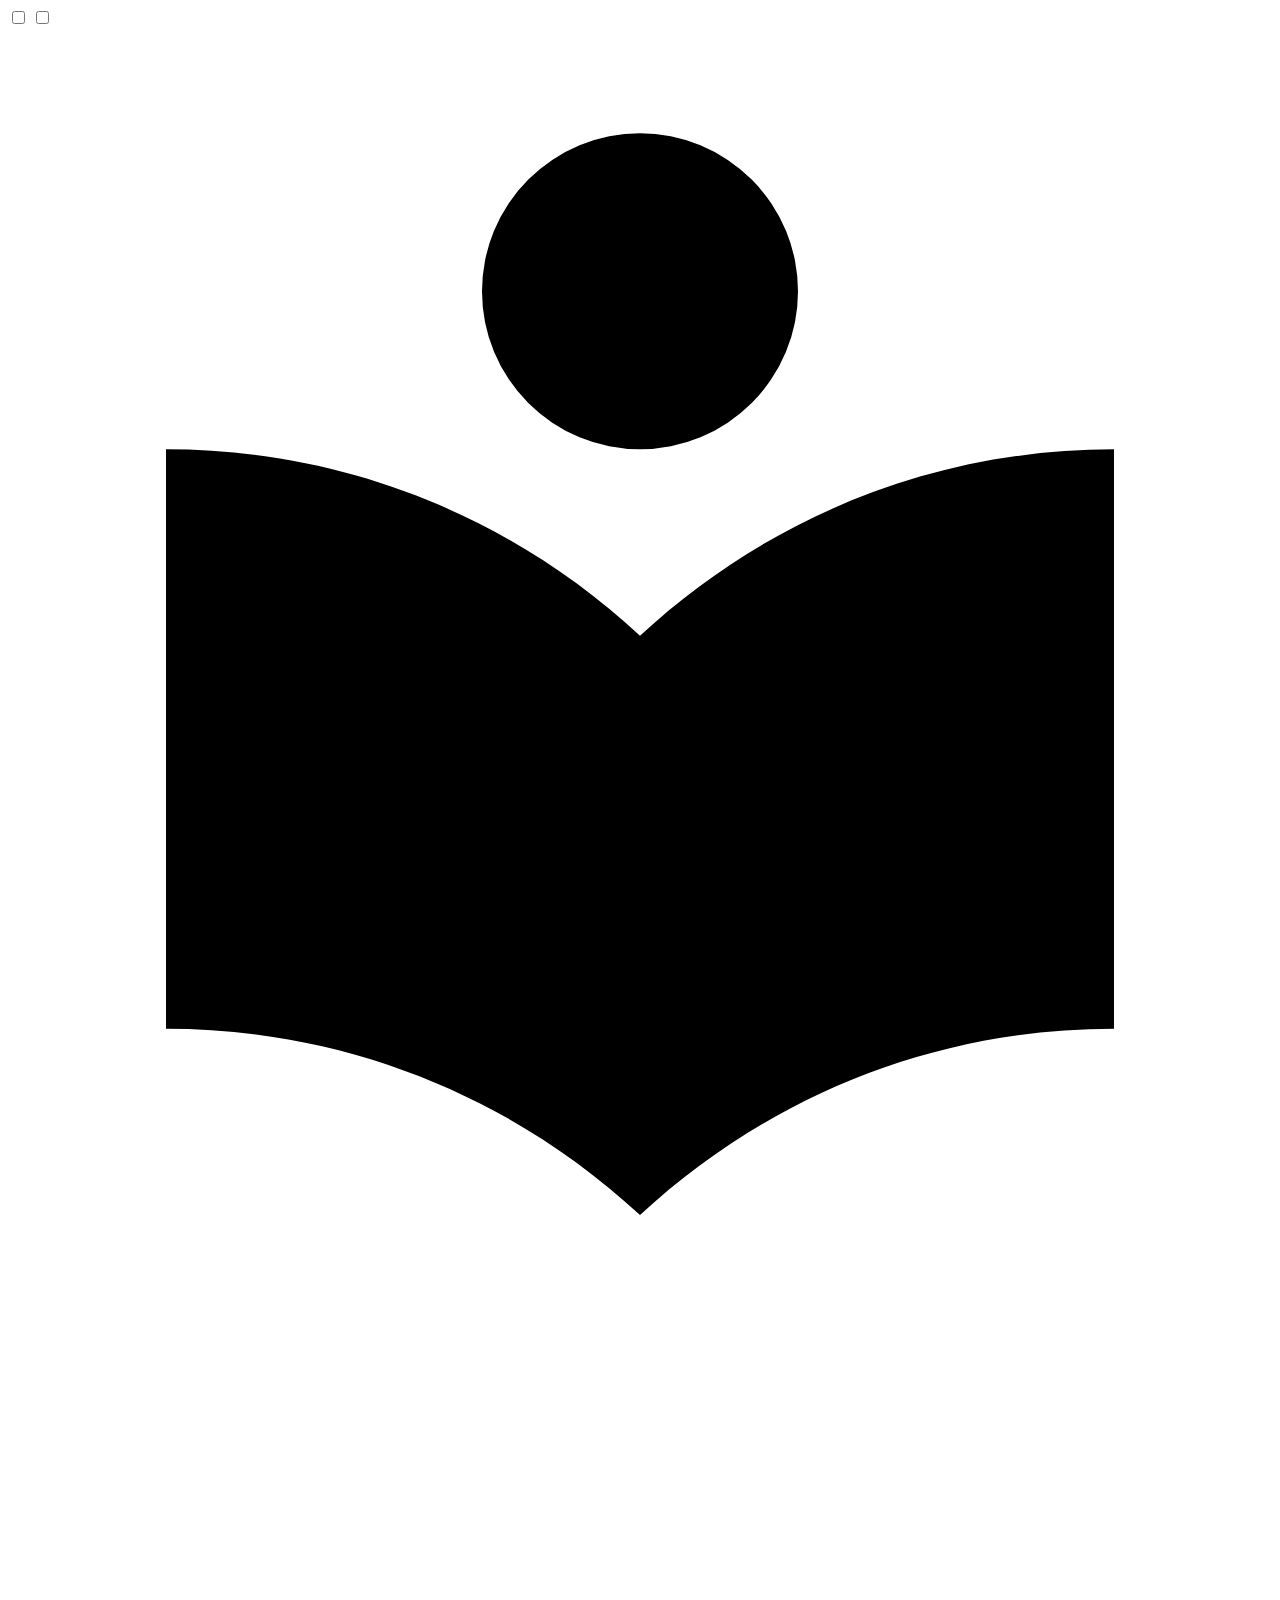
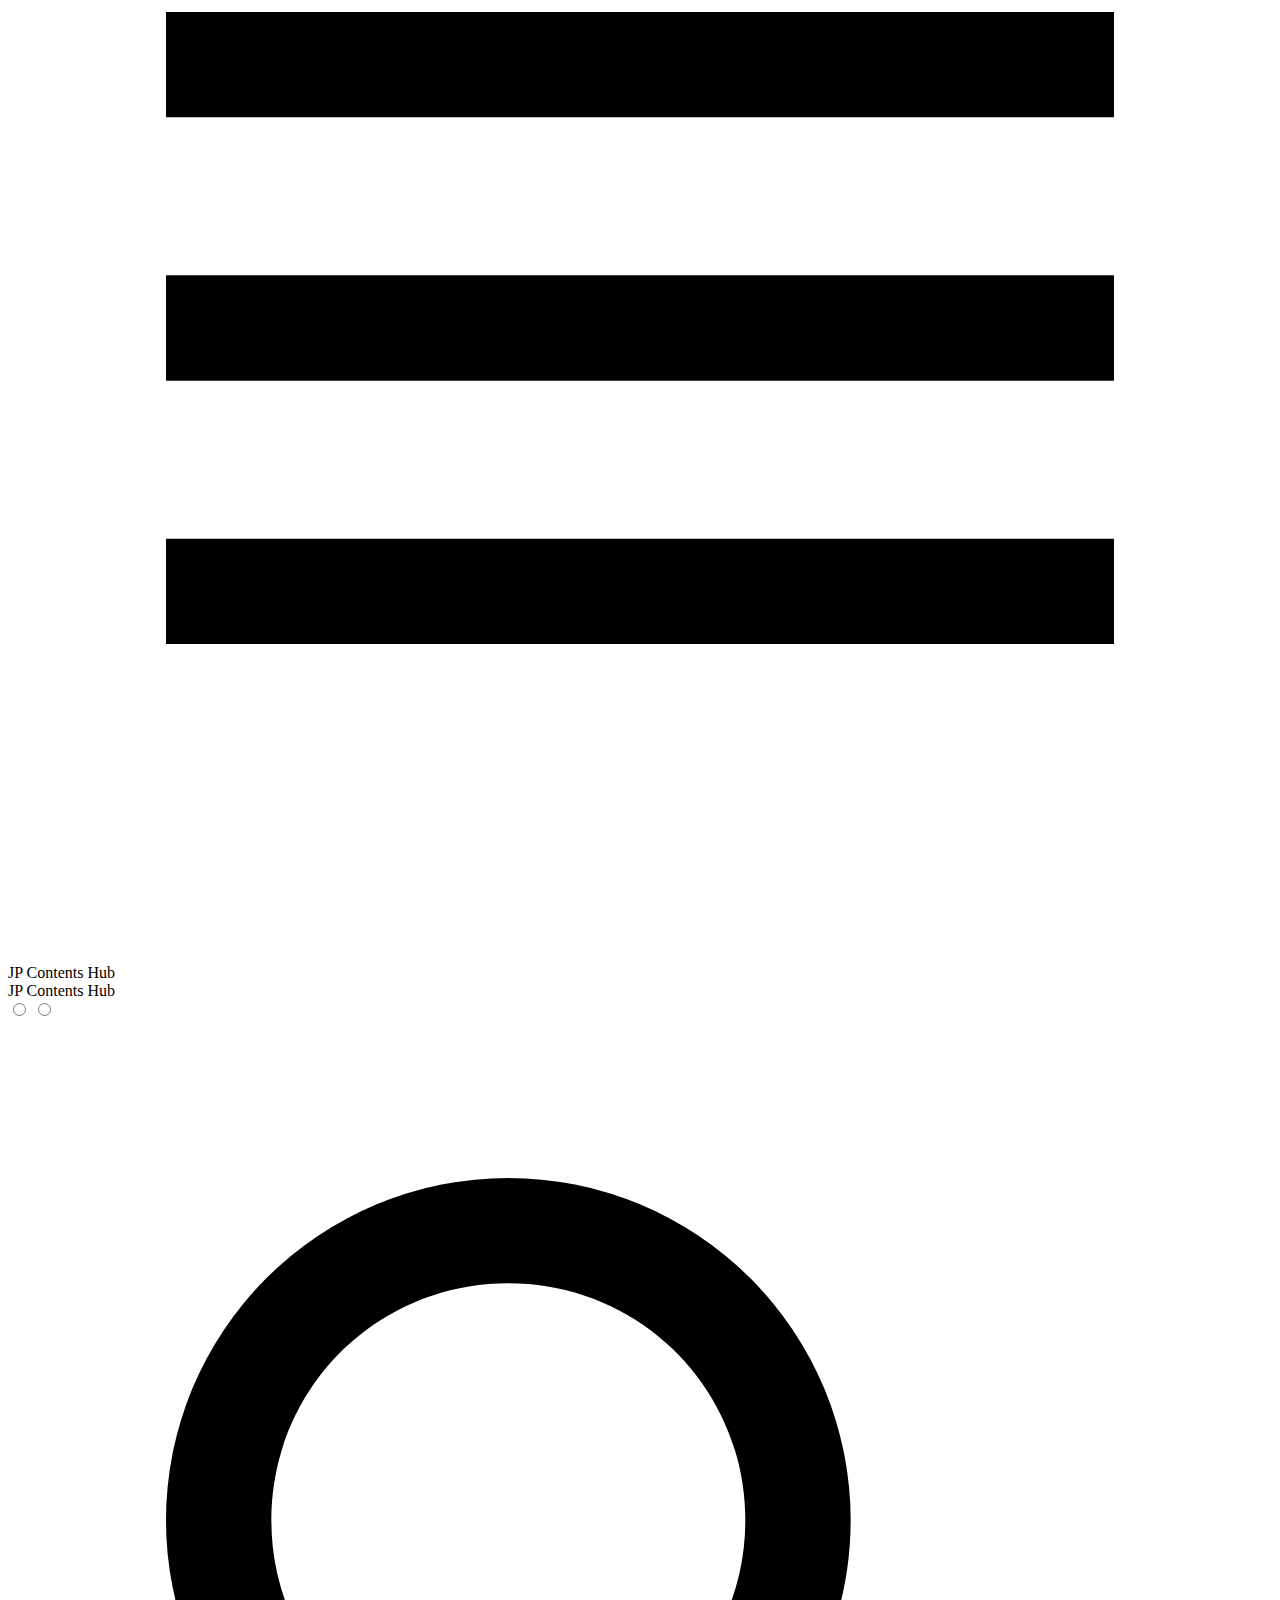
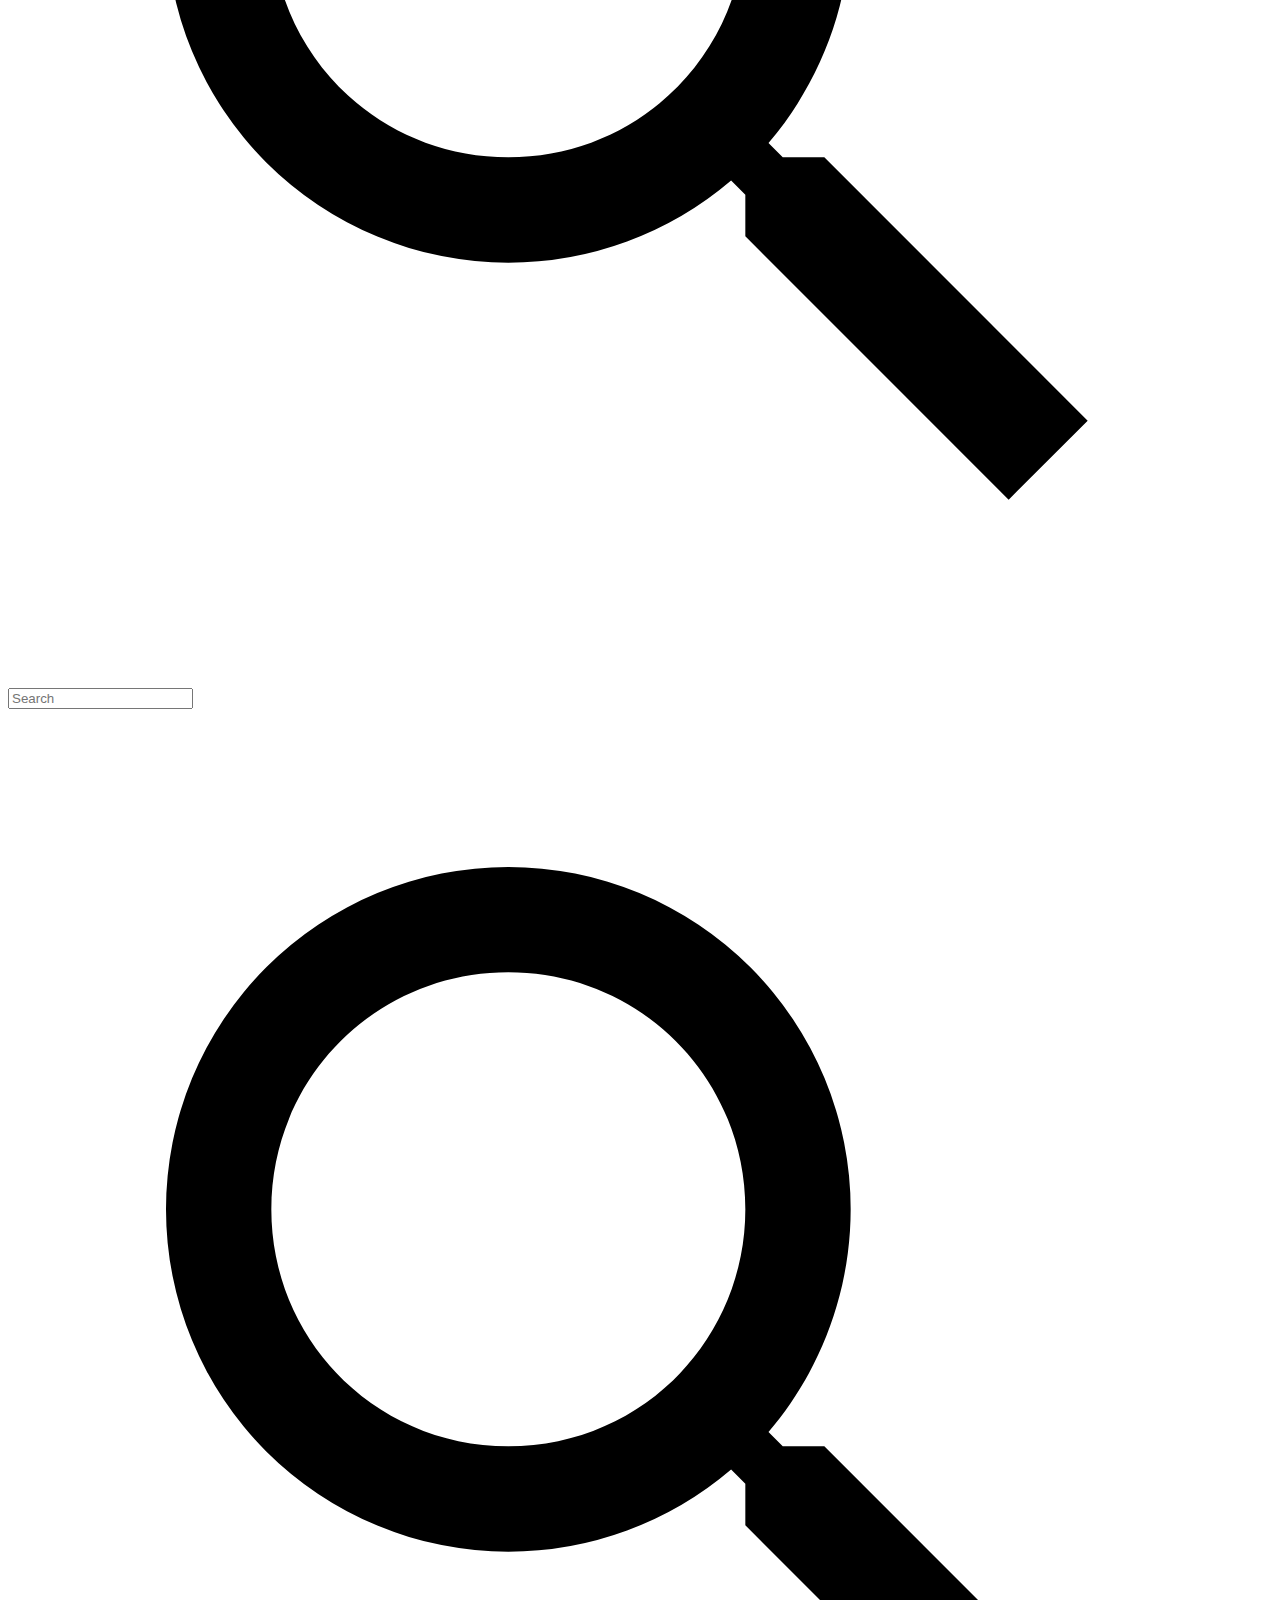
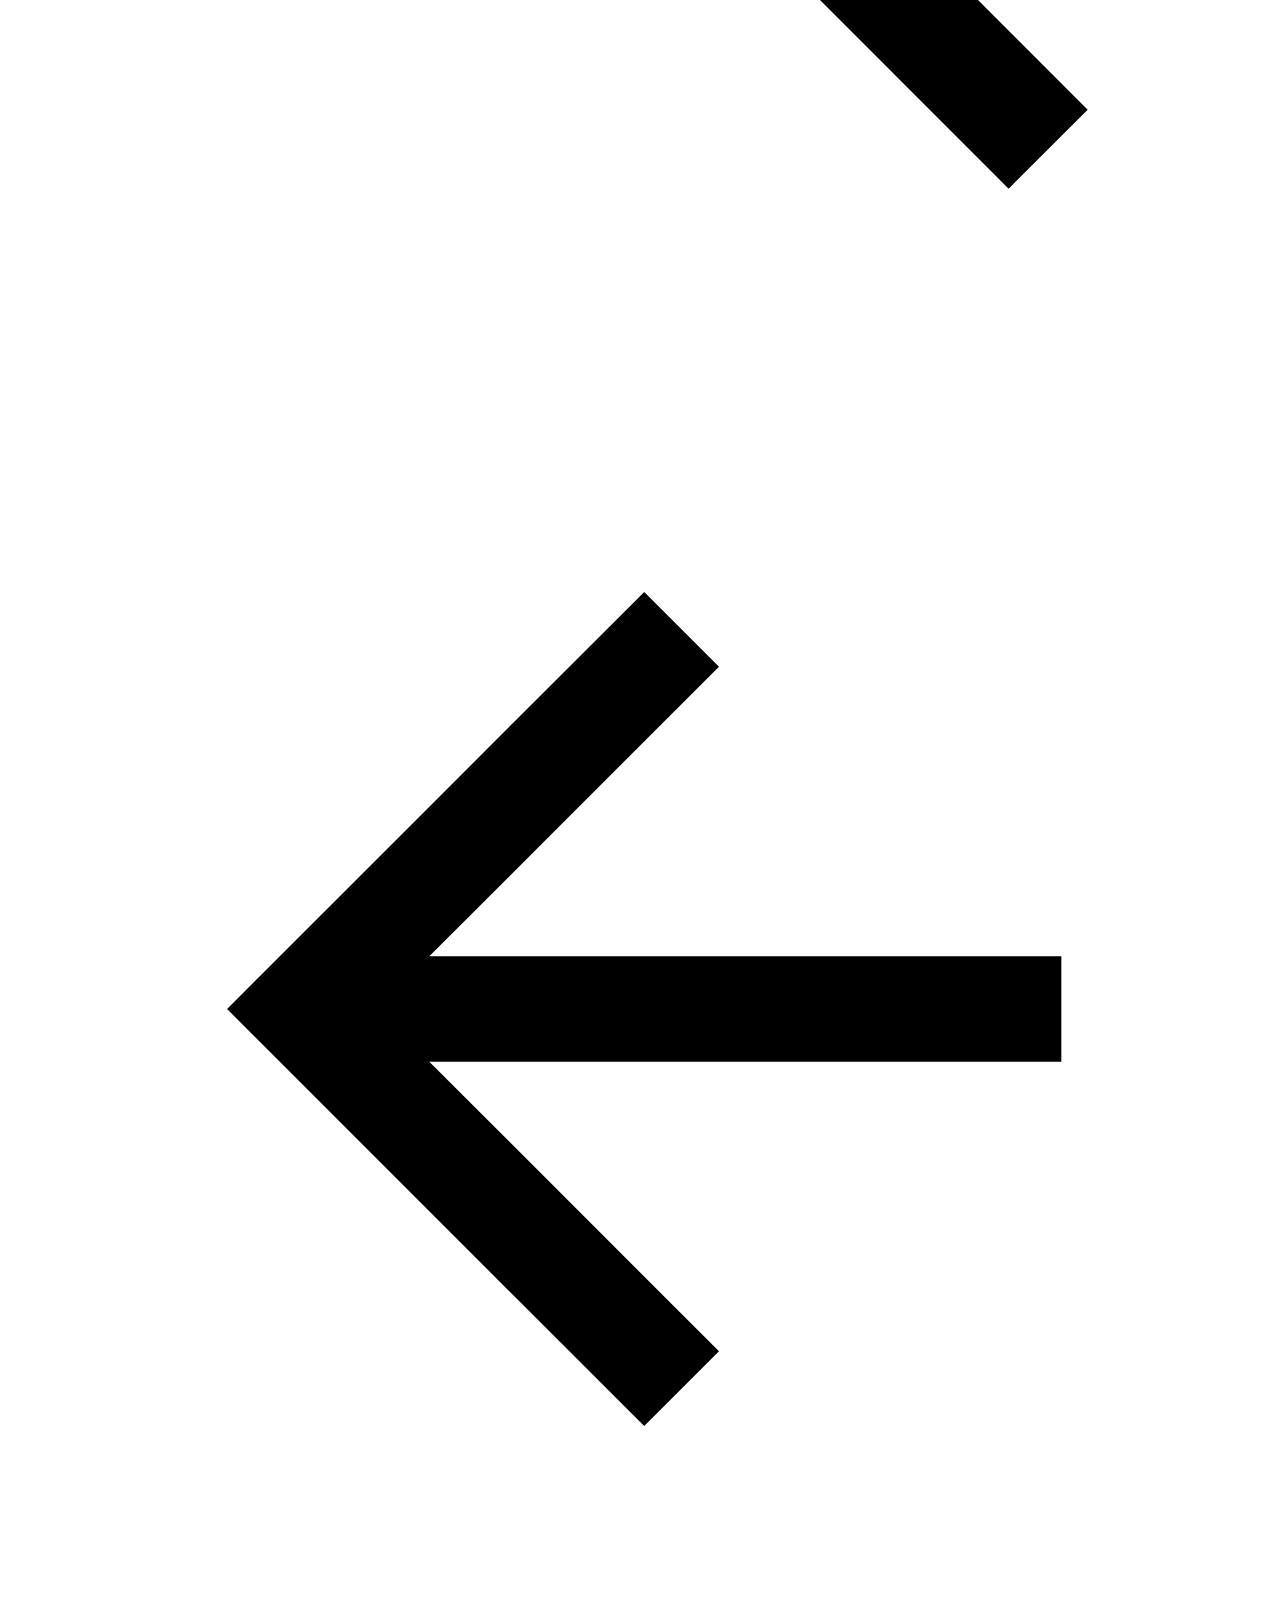
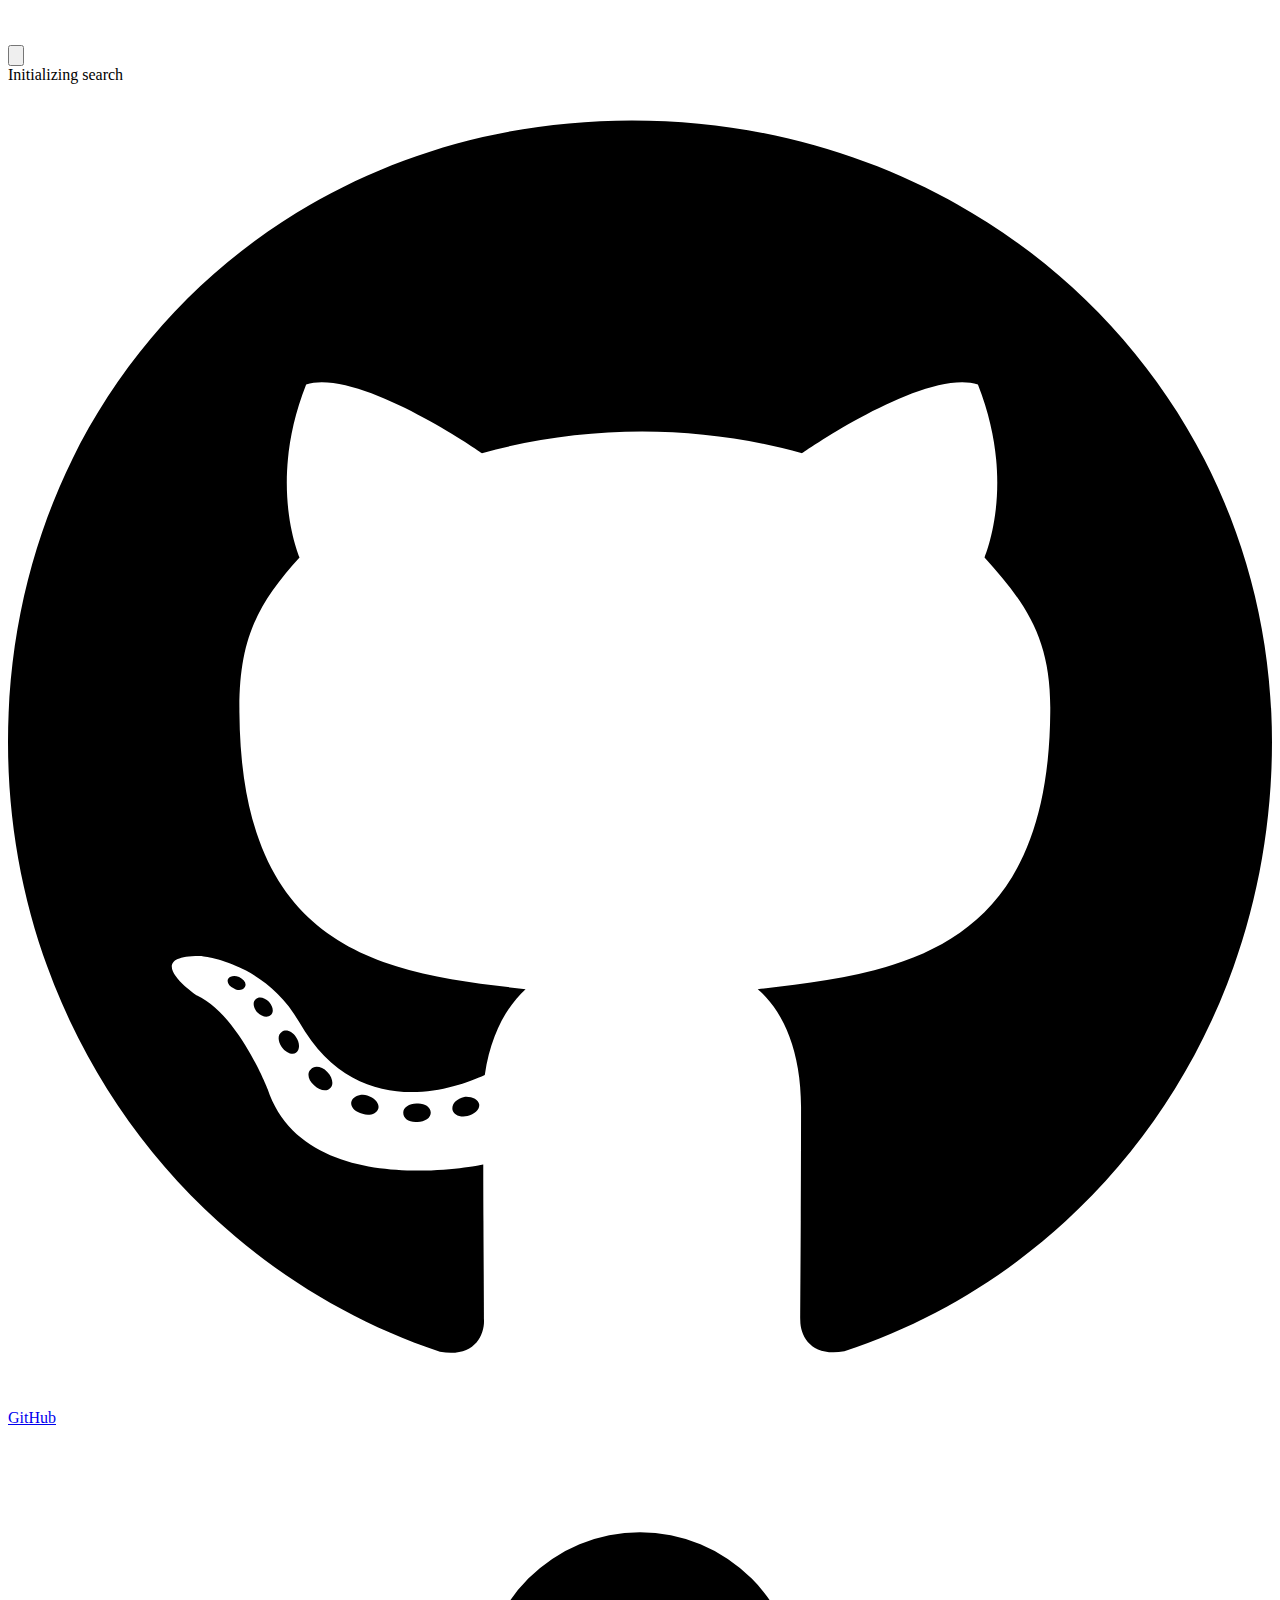
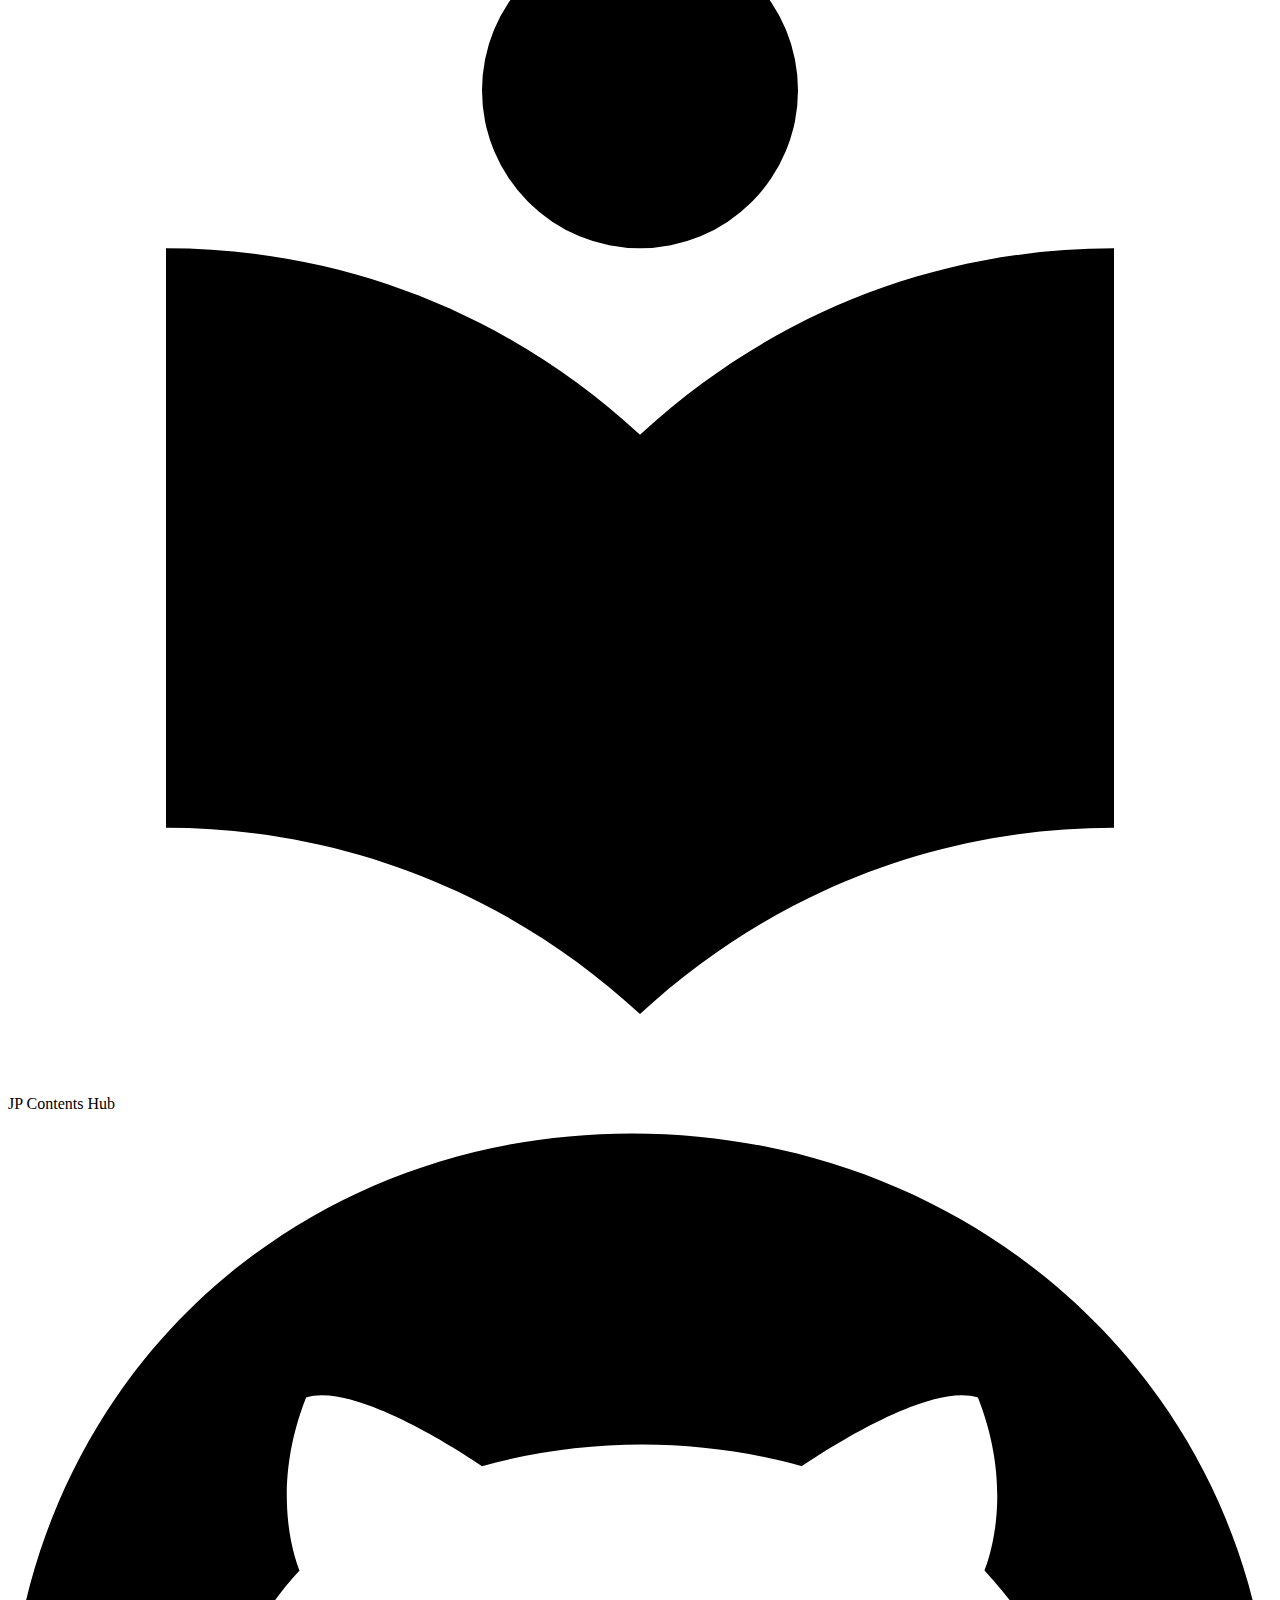
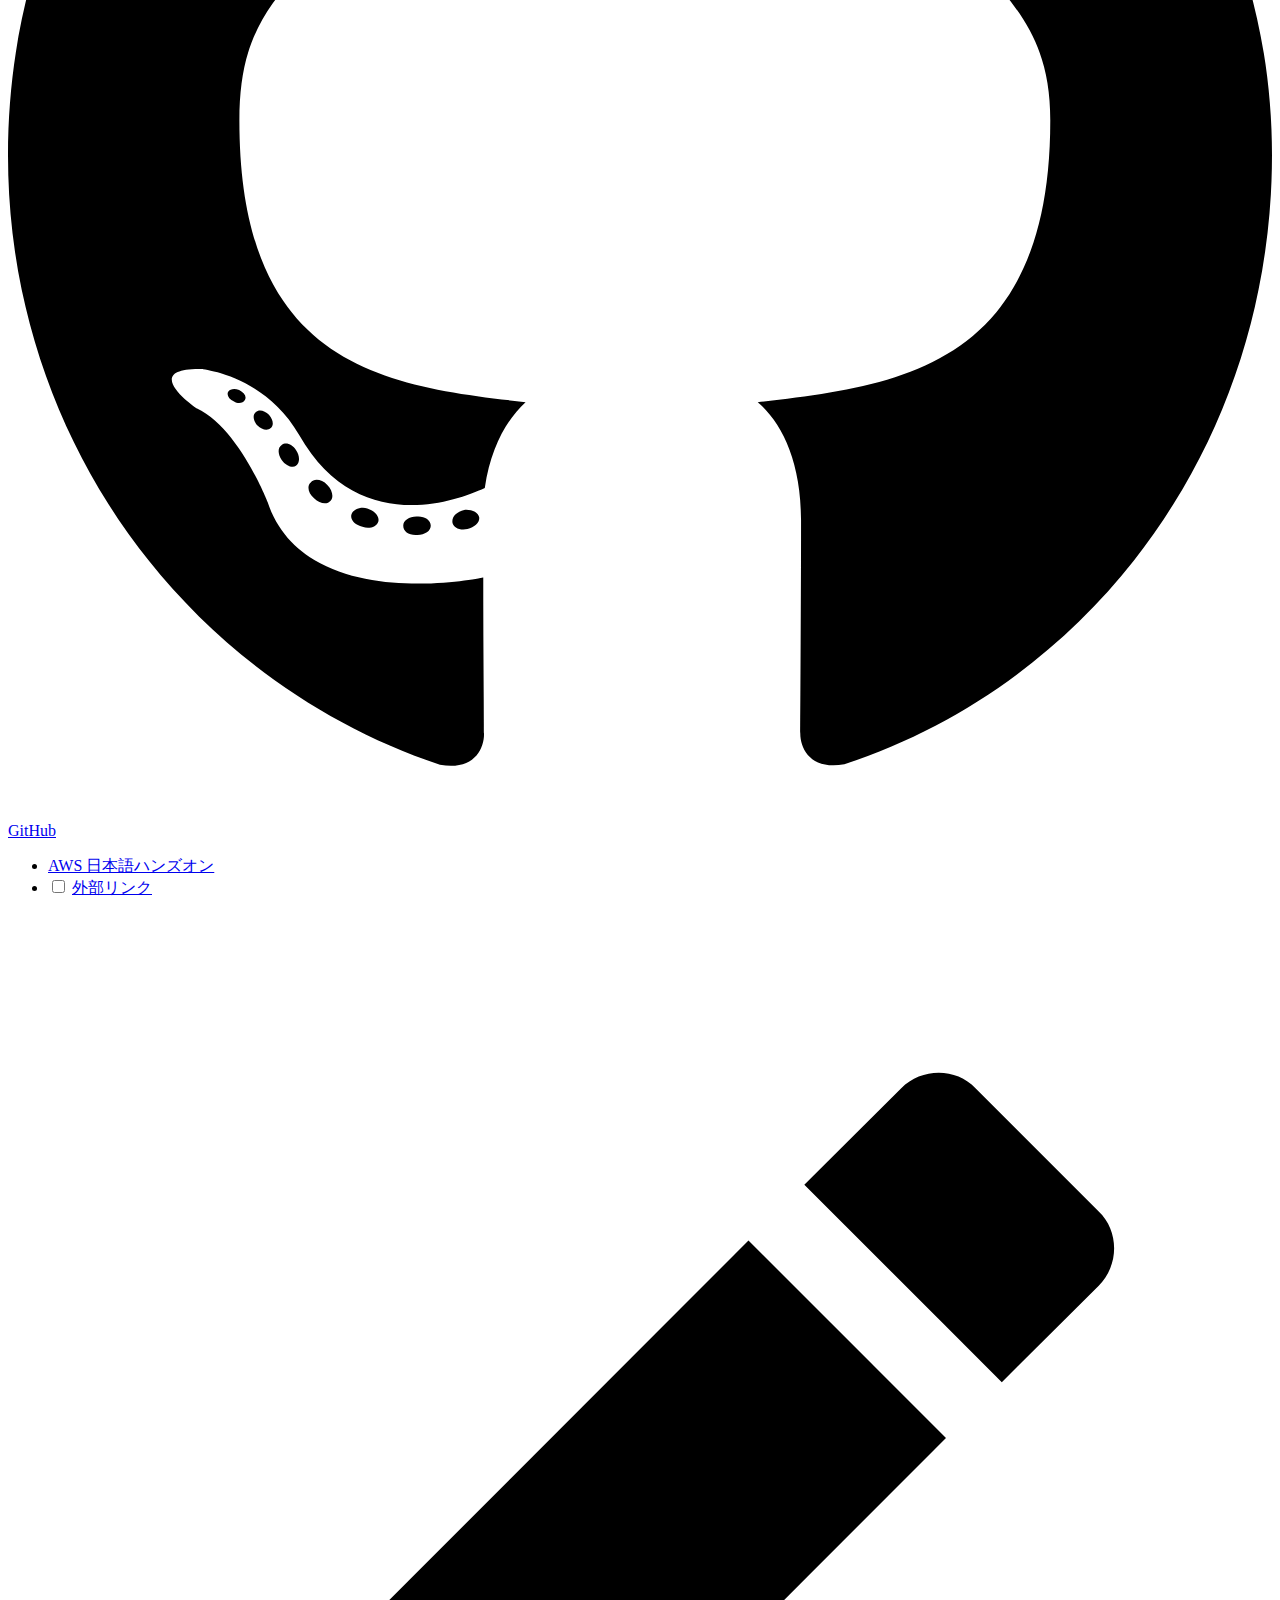
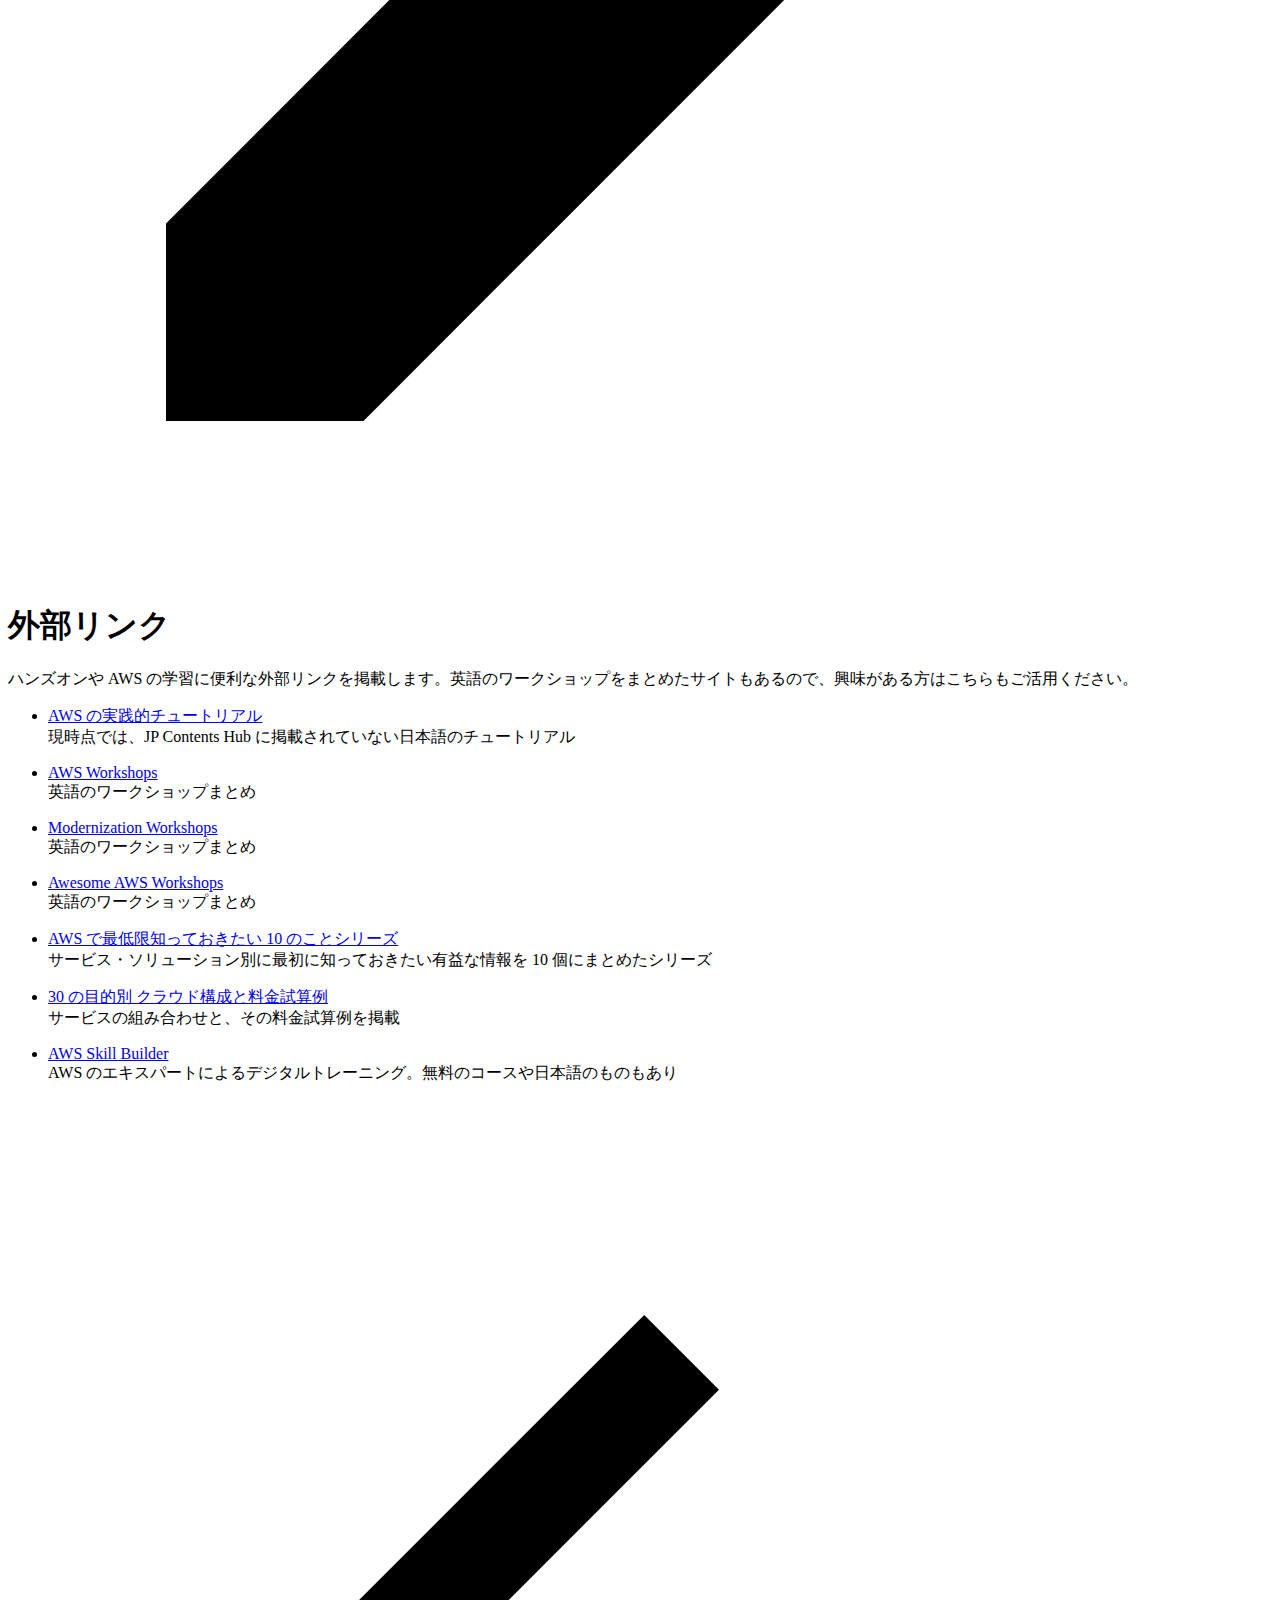
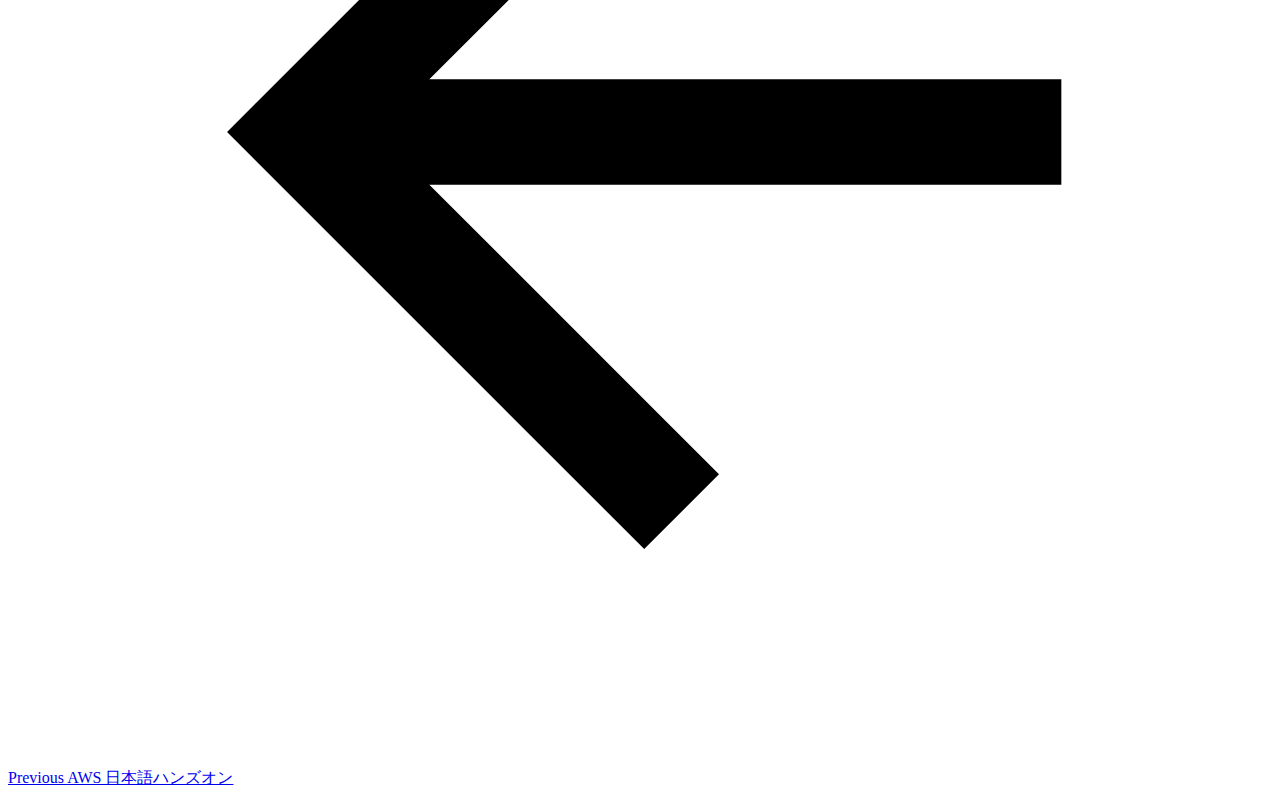
==== link/index.html @ 6c827d8a "Deployed 8047a69 with MkDocs version: 1.3.0" ====
<!doctype html>
<html lang="en" class="no-js">
  <head>
    
      <meta charset="utf-8">
      <meta name="viewport" content="width=device-width,initial-scale=1">
      
      
      
      <link rel="icon" href="../assets/images/favicon.png">
      <meta name="generator" content="mkdocs-1.3.0, mkdocs-material-8.3.3">
    
    
      
        <title>外部リンク - JP Contents Hub</title>
      
    
    
      <link rel="stylesheet" href="../assets/stylesheets/main.4a0965b7.min.css">
      
        
        <link rel="stylesheet" href="../assets/stylesheets/palette.cbb835fc.min.css">
        
      
      
    
    
    
      
        
        
        <link rel="preconnect" href="https://fonts.gstatic.com" crossorigin>
        <link rel="stylesheet" href="https://fonts.googleapis.com/css?family=Roboto:300,300i,400,400i,700,700i%7CRoboto+Mono:400,400i,700,700i&display=fallback">
        <style>:root{--md-text-font:"Roboto";--md-code-font:"Roboto Mono"}</style>
      
    
    
      <link rel="stylesheet" href="../stylesheets/extra.css">
    
    <script>__md_scope=new URL("..",location),__md_get=(e,_=localStorage,t=__md_scope)=>JSON.parse(_.getItem(t.pathname+"."+e)),__md_set=(e,_,t=localStorage,a=__md_scope)=>{try{t.setItem(a.pathname+"."+e,JSON.stringify(_))}catch(e){}}</script>
    
      
  


  
  


  <script>function gtag(){dataLayer.push(arguments)}window.dataLayer=window.dataLayer||[],gtag("js",new Date),gtag("config","G-CTN43YLDVC"),document.addEventListener("DOMContentLoaded",function(){document.forms.search&&document.forms.search.query.addEventListener("blur",function(){this.value&&gtag("event","search",{search_term:this.value})}),"undefined"!=typeof location$&&location$.subscribe(function(e){gtag("config","G-CTN43YLDVC",{page_path:e.pathname})})})</script>
  <script async src="https://www.googletagmanager.com/gtag/js?id=G-CTN43YLDVC"></script>


    
    
  </head>
  
  
    
    
      
    
    
    
    
    <body dir="ltr" data-md-color-scheme="default" data-md-color-primary="indigo" data-md-color-accent="indigo">
  
    
    
      <script>var palette=__md_get("__palette");if(palette&&"object"==typeof palette.color)for(var key of Object.keys(palette.color))document.body.setAttribute("data-md-color-"+key,palette.color[key])</script>
    
    <input class="md-toggle" data-md-toggle="drawer" type="checkbox" id="__drawer" autocomplete="off">
    <input class="md-toggle" data-md-toggle="search" type="checkbox" id="__search" autocomplete="off">
    <label class="md-overlay" for="__drawer"></label>
    <div data-md-component="skip">
      
    </div>
    <div data-md-component="announce">
      
    </div>
    
    
      <!--
  Copyright (c) 2016-2022 Martin Donath <martin.donath@squidfunk.com>

  Permission is hereby granted, free of charge, to any person obtaining a copy
  of this software and associated documentation files (the "Software"), to
  deal in the Software without restriction, including without limitation the
  rights to use, copy, modify, merge, publish, distribute, sublicense, and/or
  sell copies of the Software, and to permit persons to whom the Software is
  furnished to do so, subject to the following conditions:

  The above copyright notice and this permission notice shall be included in
  all copies or substantial portions of the Software.

  THE SOFTWARE IS PROVIDED "AS IS", WITHOUT WARRANTY OF ANY KIND, EXPRESS OR
  IMPLIED, INCLUDING BUT NOT LIMITED TO THE WARRANTIES OF MERCHANTABILITY,
  FITNESS FOR A PARTICULAR PURPOSE AND NON-INFRINGEMENT. IN NO EVENT SHALL THE
  AUTHORS OR COPYRIGHT HOLDERS BE LIABLE FOR ANY CLAIM, DAMAGES OR OTHER
  LIABILITY, WHETHER IN AN ACTION OF CONTRACT, TORT OR OTHERWISE, ARISING
  FROM, OUT OF OR IN CONNECTION WITH THE SOFTWARE OR THE USE OR OTHER DEALINGS
  IN THE SOFTWARE.
-->

<!-- Determine class according to configuration -->



<!-- Header -->
<header class="md-header" data-md-component="header">
    <nav class="md-header__inner md-grid" aria-label="Header">

        <!-- Link to home -->
        <a href=".." title="JP Contents Hub"
            class="md-header__button md-logo" aria-label="JP Contents Hub" data-md-component="logo">
            
  
  <svg xmlns="http://www.w3.org/2000/svg" viewBox="0 0 24 24"><path d="M12 8a3 3 0 0 0 3-3 3 3 0 0 0-3-3 3 3 0 0 0-3 3 3 3 0 0 0 3 3m0 3.54C9.64 9.35 6.5 8 3 8v11c3.5 0 6.64 1.35 9 3.54 2.36-2.19 5.5-3.54 9-3.54V8c-3.5 0-6.64 1.35-9 3.54Z"/></svg>

        </a>

        <!-- Button to open drawer -->
        <label class="md-header__button md-icon" for="__drawer">
            <svg xmlns="http://www.w3.org/2000/svg" viewBox="0 0 24 24"><path d="M3 6h18v2H3V6m0 5h18v2H3v-2m0 5h18v2H3v-2Z"/></svg>
        </label>

        <!-- Header title -->
        <div class="md-header__title" data-md-component="header-title">
            <div class="md-header__ellipsis">
                <div class="md-header__topic">
                    <span class="md-ellipsis">
                        JP Contents Hub
                    </span>
                </div>
                <div class="md-header__topic" data-md-component="header-topic">
                    <span class="md-ellipsis">
                        JP Contents Hub
                    </span>
                </div>
            </div>
        </div>

        <!-- Color palette -->
        
        <form class="md-header__option" data-md-component="palette">
            
            
            
            <input class="md-option" data-md-color-media="" data-md-color-scheme="default"
                data-md-color-primary="indigo" data-md-color-accent="indigo" 
                aria-label="Switch to dark mode"  type="radio"
                name="__palette" id="__palette_1" />
            
            <label class="md-header__button md-icon" title="Switch to dark mode"
                for="__palette_2" hidden>
                <svg xmlns="http://www.w3.org/2000/svg" viewBox="0 0 24 24"><path d="M17 7H7a5 5 0 0 0-5 5 5 5 0 0 0 5 5h10a5 5 0 0 0 5-5 5 5 0 0 0-5-5m0 8a3 3 0 0 1-3-3 3 3 0 0 1 3-3 3 3 0 0 1 3 3 3 3 0 0 1-3 3Z"/></svg>
            </label>
            
            
            
            
            <input class="md-option" data-md-color-media="" data-md-color-scheme="slate"
                data-md-color-primary="indigo" data-md-color-accent="indigo" 
                aria-label="Switch to light mode"  type="radio"
                name="__palette" id="__palette_2" />
            
            <label class="md-header__button md-icon" title="Switch to light mode"
                for="__palette_1" hidden>
                <svg xmlns="http://www.w3.org/2000/svg" viewBox="0 0 24 24"><path d="M17 6H7c-3.31 0-6 2.69-6 6s2.69 6 6 6h10c3.31 0 6-2.69 6-6s-2.69-6-6-6zm0 10H7c-2.21 0-4-1.79-4-4s1.79-4 4-4h10c2.21 0 4 1.79 4 4s-1.79 4-4 4zM7 9c-1.66 0-3 1.34-3 3s1.34 3 3 3 3-1.34 3-3-1.34-3-3-3z"/></svg>
            </label>
            
            
        </form>
        

        <!-- Site language selector -->
        

        <!-- Button to open search modal -->
        
        <label class="md-header__button md-icon" for="__search">
            <svg xmlns="http://www.w3.org/2000/svg" viewBox="0 0 24 24"><path d="M9.5 3A6.5 6.5 0 0 1 16 9.5c0 1.61-.59 3.09-1.56 4.23l.27.27h.79l5 5-1.5 1.5-5-5v-.79l-.27-.27A6.516 6.516 0 0 1 9.5 16 6.5 6.5 0 0 1 3 9.5 6.5 6.5 0 0 1 9.5 3m0 2C7 5 5 7 5 9.5S7 14 9.5 14 14 12 14 9.5 12 5 9.5 5Z"/></svg>
        </label>

        <!-- Search interface -->
        <div class="md-search" data-md-component="search" role="dialog">
  <label class="md-search__overlay" for="__search"></label>
  <div class="md-search__inner" role="search">
    <form class="md-search__form" name="search">
      <input type="text" class="md-search__input" name="query" aria-label="Search" placeholder="Search" autocapitalize="off" autocorrect="off" autocomplete="off" spellcheck="false" data-md-component="search-query" required>
      <label class="md-search__icon md-icon" for="__search">
        <svg xmlns="http://www.w3.org/2000/svg" viewBox="0 0 24 24"><path d="M9.5 3A6.5 6.5 0 0 1 16 9.5c0 1.61-.59 3.09-1.56 4.23l.27.27h.79l5 5-1.5 1.5-5-5v-.79l-.27-.27A6.516 6.516 0 0 1 9.5 16 6.5 6.5 0 0 1 3 9.5 6.5 6.5 0 0 1 9.5 3m0 2C7 5 5 7 5 9.5S7 14 9.5 14 14 12 14 9.5 12 5 9.5 5Z"/></svg>
        <svg xmlns="http://www.w3.org/2000/svg" viewBox="0 0 24 24"><path d="M20 11v2H8l5.5 5.5-1.42 1.42L4.16 12l7.92-7.92L13.5 5.5 8 11h12Z"/></svg>
      </label>
      <nav class="md-search__options" aria-label="Search">
        
        <button type="reset" class="md-search__icon md-icon" aria-label="Clear" tabindex="-1">
          <svg xmlns="http://www.w3.org/2000/svg" viewBox="0 0 24 24"><path d="M19 6.41 17.59 5 12 10.59 6.41 5 5 6.41 10.59 12 5 17.59 6.41 19 12 13.41 17.59 19 19 17.59 13.41 12 19 6.41Z"/></svg>
        </button>
      </nav>
      
        <div class="md-search__suggest" data-md-component="search-suggest"></div>
      
    </form>
    <div class="md-search__output">
      <div class="md-search__scrollwrap" data-md-scrollfix>
        <div class="md-search-result" data-md-component="search-result">
          <div class="md-search-result__meta">
            Initializing search
          </div>
          <ol class="md-search-result__list"></ol>
        </div>
      </div>
    </div>
  </div>
</div>
        

        <!-- Repository information -->
        
        <div class="md-header__source">
            <a href="https://github.com/aws-samples/jp-contents-hub" title="Go to repository" class="md-source" data-md-component="source">
  <div class="md-source__icon md-icon">
    
    <svg xmlns="http://www.w3.org/2000/svg" viewBox="0 0 496 512"><!--! Font Awesome Free 6.1.1 by @fontawesome - https://fontawesome.com License - https://fontawesome.com/license/free (Icons: CC BY 4.0, Fonts: SIL OFL 1.1, Code: MIT License) Copyright 2022 Fonticons, Inc.--><path d="M165.9 397.4c0 2-2.3 3.6-5.2 3.6-3.3.3-5.6-1.3-5.6-3.6 0-2 2.3-3.6 5.2-3.6 3-.3 5.6 1.3 5.6 3.6zm-31.1-4.5c-.7 2 1.3 4.3 4.3 4.9 2.6 1 5.6 0 6.2-2s-1.3-4.3-4.3-5.2c-2.6-.7-5.5.3-6.2 2.3zm44.2-1.7c-2.9.7-4.9 2.6-4.6 4.9.3 2 2.9 3.3 5.9 2.6 2.9-.7 4.9-2.6 4.6-4.6-.3-1.9-3-3.2-5.9-2.9zM244.8 8C106.1 8 0 113.3 0 252c0 110.9 69.8 205.8 169.5 239.2 12.8 2.3 17.3-5.6 17.3-12.1 0-6.2-.3-40.4-.3-61.4 0 0-70 15-84.7-29.8 0 0-11.4-29.1-27.8-36.6 0 0-22.9-15.7 1.6-15.4 0 0 24.9 2 38.6 25.8 21.9 38.6 58.6 27.5 72.9 20.9 2.3-16 8.8-27.1 16-33.7-55.9-6.2-112.3-14.3-112.3-110.5 0-27.5 7.6-41.3 23.6-58.9-2.6-6.5-11.1-33.3 2.6-67.9 20.9-6.5 69 27 69 27 20-5.6 41.5-8.5 62.8-8.5s42.8 2.9 62.8 8.5c0 0 48.1-33.6 69-27 13.7 34.7 5.2 61.4 2.6 67.9 16 17.7 25.8 31.5 25.8 58.9 0 96.5-58.9 104.2-114.8 110.5 9.2 7.9 17 22.9 17 46.4 0 33.7-.3 75.4-.3 83.6 0 6.5 4.6 14.4 17.3 12.1C428.2 457.8 496 362.9 496 252 496 113.3 383.5 8 244.8 8zM97.2 352.9c-1.3 1-1 3.3.7 5.2 1.6 1.6 3.9 2.3 5.2 1 1.3-1 1-3.3-.7-5.2-1.6-1.6-3.9-2.3-5.2-1zm-10.8-8.1c-.7 1.3.3 2.9 2.3 3.9 1.6 1 3.6.7 4.3-.7.7-1.3-.3-2.9-2.3-3.9-2-.6-3.6-.3-4.3.7zm32.4 35.6c-1.6 1.3-1 4.3 1.3 6.2 2.3 2.3 5.2 2.6 6.5 1 1.3-1.3.7-4.3-1.3-6.2-2.2-2.3-5.2-2.6-6.5-1zm-11.4-14.7c-1.6 1-1.6 3.6 0 5.9 1.6 2.3 4.3 3.3 5.6 2.3 1.6-1.3 1.6-3.9 0-6.2-1.4-2.3-4-3.3-5.6-2z"/></svg>
  </div>
  <div class="md-source__repository">
    GitHub
  </div>
</a>
        </div>
        
    </nav>

    <!-- Navigation tabs (sticky) -->
    
</header>
    
    <div class="md-container" data-md-component="container">
      
      
        
          
        
      
      <main class="md-main" data-md-component="main">
        <div class="md-main__inner md-grid">
          
            
              
              <div class="md-sidebar md-sidebar--primary" data-md-component="sidebar" data-md-type="navigation" >
                <div class="md-sidebar__scrollwrap">
                  <div class="md-sidebar__inner">
                    


  

<nav class="md-nav md-nav--primary md-nav--integrated" aria-label="Navigation" data-md-level="0">
  <label class="md-nav__title" for="__drawer">
    <a href=".." title="JP Contents Hub" class="md-nav__button md-logo" aria-label="JP Contents Hub" data-md-component="logo">
      
  
  <svg xmlns="http://www.w3.org/2000/svg" viewBox="0 0 24 24"><path d="M12 8a3 3 0 0 0 3-3 3 3 0 0 0-3-3 3 3 0 0 0-3 3 3 3 0 0 0 3 3m0 3.54C9.64 9.35 6.5 8 3 8v11c3.5 0 6.64 1.35 9 3.54 2.36-2.19 5.5-3.54 9-3.54V8c-3.5 0-6.64 1.35-9 3.54Z"/></svg>

    </a>
    JP Contents Hub
  </label>
  
    <div class="md-nav__source">
      <a href="https://github.com/aws-samples/jp-contents-hub" title="Go to repository" class="md-source" data-md-component="source">
  <div class="md-source__icon md-icon">
    
    <svg xmlns="http://www.w3.org/2000/svg" viewBox="0 0 496 512"><!--! Font Awesome Free 6.1.1 by @fontawesome - https://fontawesome.com License - https://fontawesome.com/license/free (Icons: CC BY 4.0, Fonts: SIL OFL 1.1, Code: MIT License) Copyright 2022 Fonticons, Inc.--><path d="M165.9 397.4c0 2-2.3 3.6-5.2 3.6-3.3.3-5.6-1.3-5.6-3.6 0-2 2.3-3.6 5.2-3.6 3-.3 5.6 1.3 5.6 3.6zm-31.1-4.5c-.7 2 1.3 4.3 4.3 4.9 2.6 1 5.6 0 6.2-2s-1.3-4.3-4.3-5.2c-2.6-.7-5.5.3-6.2 2.3zm44.2-1.7c-2.9.7-4.9 2.6-4.6 4.9.3 2 2.9 3.3 5.9 2.6 2.9-.7 4.9-2.6 4.6-4.6-.3-1.9-3-3.2-5.9-2.9zM244.8 8C106.1 8 0 113.3 0 252c0 110.9 69.8 205.8 169.5 239.2 12.8 2.3 17.3-5.6 17.3-12.1 0-6.2-.3-40.4-.3-61.4 0 0-70 15-84.7-29.8 0 0-11.4-29.1-27.8-36.6 0 0-22.9-15.7 1.6-15.4 0 0 24.9 2 38.6 25.8 21.9 38.6 58.6 27.5 72.9 20.9 2.3-16 8.8-27.1 16-33.7-55.9-6.2-112.3-14.3-112.3-110.5 0-27.5 7.6-41.3 23.6-58.9-2.6-6.5-11.1-33.3 2.6-67.9 20.9-6.5 69 27 69 27 20-5.6 41.5-8.5 62.8-8.5s42.8 2.9 62.8 8.5c0 0 48.1-33.6 69-27 13.7 34.7 5.2 61.4 2.6 67.9 16 17.7 25.8 31.5 25.8 58.9 0 96.5-58.9 104.2-114.8 110.5 9.2 7.9 17 22.9 17 46.4 0 33.7-.3 75.4-.3 83.6 0 6.5 4.6 14.4 17.3 12.1C428.2 457.8 496 362.9 496 252 496 113.3 383.5 8 244.8 8zM97.2 352.9c-1.3 1-1 3.3.7 5.2 1.6 1.6 3.9 2.3 5.2 1 1.3-1 1-3.3-.7-5.2-1.6-1.6-3.9-2.3-5.2-1zm-10.8-8.1c-.7 1.3.3 2.9 2.3 3.9 1.6 1 3.6.7 4.3-.7.7-1.3-.3-2.9-2.3-3.9-2-.6-3.6-.3-4.3.7zm32.4 35.6c-1.6 1.3-1 4.3 1.3 6.2 2.3 2.3 5.2 2.6 6.5 1 1.3-1.3.7-4.3-1.3-6.2-2.2-2.3-5.2-2.6-6.5-1zm-11.4-14.7c-1.6 1-1.6 3.6 0 5.9 1.6 2.3 4.3 3.3 5.6 2.3 1.6-1.3 1.6-3.9 0-6.2-1.4-2.3-4-3.3-5.6-2z"/></svg>
  </div>
  <div class="md-source__repository">
    GitHub
  </div>
</a>
    </div>
  
  <ul class="md-nav__list" data-md-scrollfix>
    
      
      
      

  
  
  
    <li class="md-nav__item">
      <a href=".." class="md-nav__link">
        AWS 日本語ハンズオン
      </a>
    </li>
  

    
      
      
      

  
  
    
  
  
    <li class="md-nav__item md-nav__item--active">
      
      <input class="md-nav__toggle md-toggle" data-md-toggle="toc" type="checkbox" id="__toc">
      
      
      
      <a href="./" class="md-nav__link md-nav__link--active">
        外部リンク
      </a>
      
    </li>
  

    
  </ul>
</nav>
                  </div>
                </div>
              </div>
            
            
          
          <div class="md-content" data-md-component="content">
            <article class="md-content__inner md-typeset">
              
                
  <a href="https://github.com/aws-samples/jp-contents-hub/edit/master/docs/link.md" title="Edit this page" class="md-content__button md-icon">
    <svg xmlns="http://www.w3.org/2000/svg" viewBox="0 0 24 24"><path d="M20.71 7.04c.39-.39.39-1.04 0-1.41l-2.34-2.34c-.37-.39-1.02-.39-1.41 0l-1.84 1.83 3.75 3.75M3 17.25V21h3.75L17.81 9.93l-3.75-3.75L3 17.25Z"/></svg>
  </a>



  <h1>外部リンク</h1>

<p>ハンズオンや AWS の学習に便利な外部リンクを掲載します。英語のワークショップをまとめたサイトもあるので、興味がある方はこちらもご活用ください。</p>
<ul>
<li>
<p><a href="https://aws.amazon.com/jp/getting-started/hands-on/" target="_blank">AWS の実践的チュートリアル</a><br />
現時点では、JP Contents Hub に掲載されていない日本語のチュートリアル</p>
</li>
<li>
<p><a href="https://workshops.aws/" target="_blank">AWS Workshops</a><br />
英語のワークショップまとめ</p>
</li>
<li>
<p><a href="https://awsworkshop.io/" target="_blank">Modernization Workshops</a><br />
英語のワークショップまとめ</p>
</li>
<li>
<p><a href="https://awesome-aws-workshops.com/" target="_blank">Awesome AWS Workshops</a><br />
英語のワークショップまとめ</p>
</li>
<li>
<p><a href="https://aws.amazon.com/jp/aws-jp-introduction/aws-jp-webinar-level-100/" target="_blank">AWS で最低限知っておきたい 10 のことシリーズ</a><br />
サービス・ソリューション別に最初に知っておきたい有益な情報を 10 個にまとめたシリーズ</p>
</li>
<li>
<p><a href="https://aws.amazon.com/jp/cdp/" target="_blank">30 の目的別 クラウド構成と料金試算例</a><br />
サービスの組み合わせと、その料金試算例を掲載</p>
</li>
<li>
<p><a href="https://explore.skillbuilder.aws/learn" target="_blank">AWS Skill Builder</a><br />
AWS のエキスパートによるデジタルトレーニング。無料のコースや日本語のものもあり</p>
</li>
</ul>

              
            </article>
            
          </div>
        </div>
        
          <a href="#" class="md-top md-icon" data-md-component="top" hidden>
            <svg xmlns="http://www.w3.org/2000/svg" viewBox="0 0 24 24"><path d="M13 20h-2V8l-5.5 5.5-1.42-1.42L12 4.16l7.92 7.92-1.42 1.42L13 8v12Z"/></svg>
            Back to top
          </a>
        
      </main>
      
        <footer class="md-footer">
  
    
    <nav class="md-footer__inner md-grid" aria-label="Footer" >
      
        
        <a href=".." class="md-footer__link md-footer__link--prev" aria-label="Previous: AWS 日本語ハンズオン" rel="prev">
          <div class="md-footer__button md-icon">
            <svg xmlns="http://www.w3.org/2000/svg" viewBox="0 0 24 24"><path d="M20 11v2H8l5.5 5.5-1.42 1.42L4.16 12l7.92-7.92L13.5 5.5 8 11h12Z"/></svg>
          </div>
          <div class="md-footer__title">
            <div class="md-ellipsis">
              <span class="md-footer__direction">
                Previous
              </span>
              AWS 日本語ハンズオン
            </div>
          </div>
        </a>
      
      
    </nav>
  
  <div class="md-footer-meta md-typeset">
    <div class="md-footer-meta__inner md-grid">
      <div class="md-copyright">
  
  
</div>
      
    </div>
  </div>
</footer>
      
    </div>
    <div class="md-dialog" data-md-component="dialog">
      <div class="md-dialog__inner md-typeset"></div>
    </div>
    <script id="__config" type="application/json">{"base": "..", "features": ["search.highlight", "search.suggest", "toc.integrate", "navigation.top"], "search": "../assets/javascripts/workers/search.b028fd86.min.js", "translations": {"clipboard.copied": "Copied to clipboard", "clipboard.copy": "Copy to clipboard", "search.config.lang": "en", "search.config.pipeline": "trimmer, stopWordFilter", "search.config.separator": "[\\s\\-]+", "search.placeholder": "Search", "search.result.more.one": "1 more on this page", "search.result.more.other": "# more on this page", "search.result.none": "No matching documents", "search.result.one": "1 matching document", "search.result.other": "# matching documents", "search.result.placeholder": "Type to start searching", "search.result.term.missing": "Missing", "select.version.title": "Select version"}}</script>
    
    
      <script src="../assets/javascripts/bundle.f758a944.min.js"></script>
      
        <script src="../javascripts/clickcount_webpack.js"></script>
      
    
  </body>
</html>
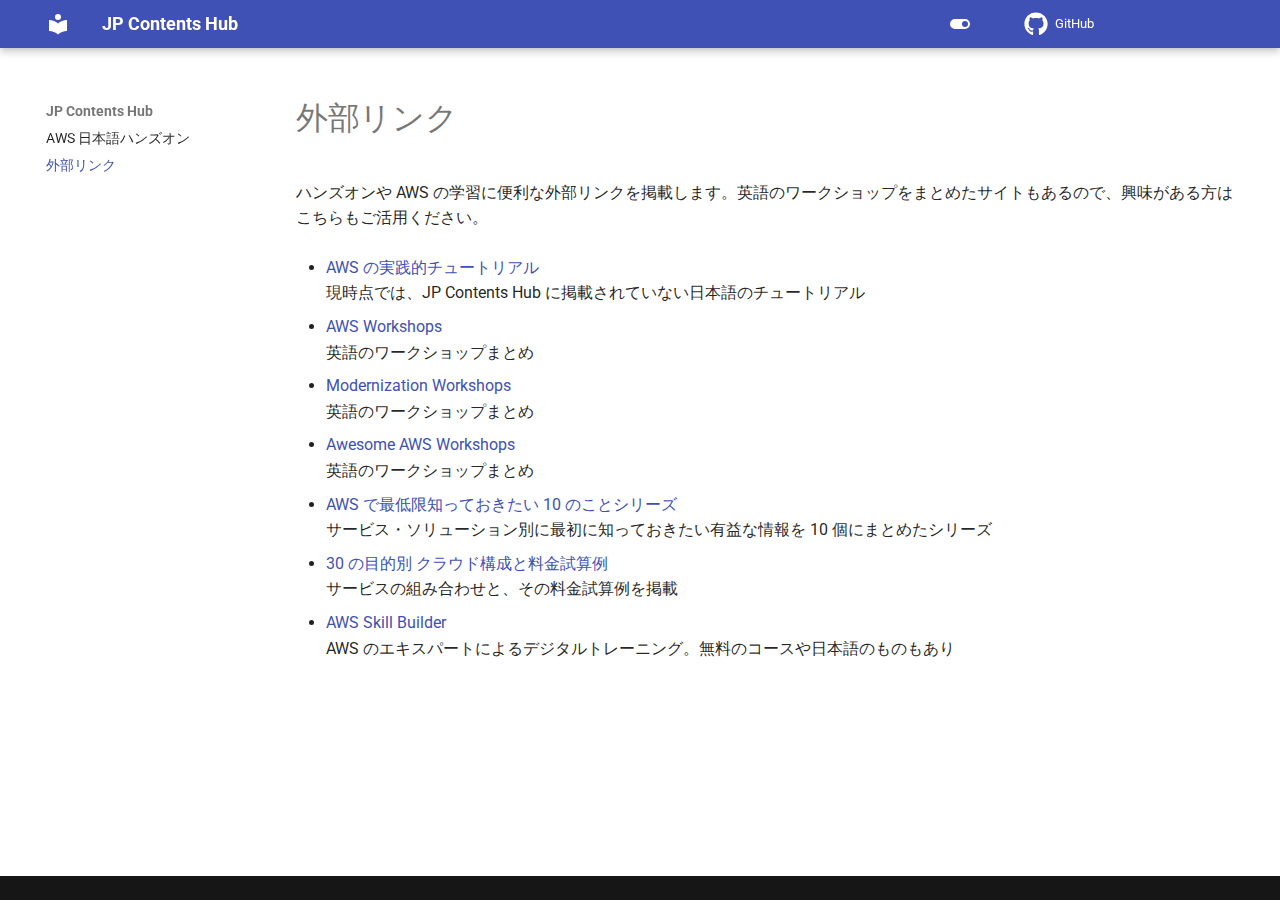
==== commit 45e744cc: "Deployed 3f891ab with MkDocs version: 1.5.3" ====
--- a/link/index.html
+++ b/link/index.html
@@ -3,28 +3,54 @@
 <html lang="en" class="no-js">
   <head>
     
+
       <meta charset="utf-8">
       <meta name="viewport" content="width=device-width,initial-scale=1">
       
+        <meta name="description" content="AWS 日本語ハンズオンを一覧としてまとめたウェブサイトです。AWS サービスや機能を、実際に触ってみて学習を進められます。">
+      
+      
+      
+      
+        <link rel="prev" href="..">
+      
       
       
       <link rel="icon" href="../assets/images/favicon.png">
-      <meta name="generator" content="mkdocs-1.3.0, mkdocs-material-8.3.3">
-    
+      <meta name="generator" content="mkdocs-1.5.3, mkdocs-material-9.5.15">
+    
+
+
+
+
+
+<meta property="og:type" content="website">
+<meta name="twitter:card" content="summary_large_image">
+<meta property="og:title" content="JP Contents Hub">
+<meta name="twitter:title" content="JP Contents Hub">
+<meta property="og:description" content="AWS 日本語ハンズオンを一覧としてまとめたウェブサイトです。AWS サービスや機能を、実際に触ってみて学習を進められます。">
+<meta name="twitter:description" content="AWS 日本語ハンズオンを一覧としてまとめたウェブサイトです。AWS サービスや機能を、実際に触ってみて学習を進められます。">
+<meta property="og:image" content="Nonehttps://aws-samples.github.io/jp-contents-hub/img/ogp.png">
+<meta name="twitter:image" content="Nonehttps://aws-samples.github.io/jp-contents-hub/img/ogp.png">
+<meta property="og:url" content="None">
+
     
       
         <title>外部リンク - JP Contents Hub</title>
       
     
     
-      <link rel="stylesheet" href="../assets/stylesheets/main.4a0965b7.min.css">
-      
-        
-        <link rel="stylesheet" href="../assets/stylesheets/palette.cbb835fc.min.css">
-        
-      
-      
-    
+      <link rel="stylesheet" href="../assets/stylesheets/main.7e359304.min.css">
+      
+        
+        <link rel="stylesheet" href="../assets/stylesheets/palette.06af60db.min.css">
+      
+      
+
+
+    
+    
+      
     
     
       
@@ -38,20 +64,21 @@
     
       <link rel="stylesheet" href="../stylesheets/extra.css">
     
-    <script>__md_scope=new URL("..",location),__md_get=(e,_=localStorage,t=__md_scope)=>JSON.parse(_.getItem(t.pathname+"."+e)),__md_set=(e,_,t=localStorage,a=__md_scope)=>{try{t.setItem(a.pathname+"."+e,JSON.stringify(_))}catch(e){}}</script>
-    
-      
-  
-
-
-  
-  
-
-
-  <script>function gtag(){dataLayer.push(arguments)}window.dataLayer=window.dataLayer||[],gtag("js",new Date),gtag("config","G-CTN43YLDVC"),document.addEventListener("DOMContentLoaded",function(){document.forms.search&&document.forms.search.query.addEventListener("blur",function(){this.value&&gtag("event","search",{search_term:this.value})}),"undefined"!=typeof location$&&location$.subscribe(function(e){gtag("config","G-CTN43YLDVC",{page_path:e.pathname})})})</script>
-  <script async src="https://www.googletagmanager.com/gtag/js?id=G-CTN43YLDVC"></script>
-
-
+    <script>__md_scope=new URL("..",location),__md_hash=e=>[...e].reduce((e,_)=>(e<<5)-e+_.charCodeAt(0),0),__md_get=(e,_=localStorage,t=__md_scope)=>JSON.parse(_.getItem(t.pathname+"."+e)),__md_set=(e,_,t=localStorage,a=__md_scope)=>{try{t.setItem(a.pathname+"."+e,JSON.stringify(_))}catch(e){}}</script>
+    
+      
+  
+
+
+  
+  
+
+<script id="__analytics">function __md_analytics(){function n(){dataLayer.push(arguments)}window.dataLayer=window.dataLayer||[],n("js",new Date),n("config","G-CTN43YLDVC"),document.addEventListener("DOMContentLoaded",function(){document.forms.search&&document.forms.search.query.addEventListener("blur",function(){this.value&&n("event","search",{search_term:this.value})}),document$.subscribe(function(){var a=document.forms.feedback;if(void 0!==a)for(var e of a.querySelectorAll("[type=submit]"))e.addEventListener("click",function(e){e.preventDefault();var t=document.location.pathname,e=this.getAttribute("data-md-value");n("event","feedback",{page:t,data:e}),a.firstElementChild.disabled=!0;e=a.querySelector(".md-feedback__note [data-md-value='"+e+"']");e&&(e.hidden=!1)}),a.hidden=!1}),location$.subscribe(function(e){n("config","G-CTN43YLDVC",{page_path:e.pathname})})});var e=document.createElement("script");e.async=!0,e.src="https://www.googletagmanager.com/gtag/js?id=G-CTN43YLDVC",document.getElementById("__analytics").insertAdjacentElement("afterEnd",e)}</script>
+  
+    <script>"undefined"!=typeof __md_analytics&&__md_analytics()</script>
+  
+
+    
     
     
   </head>
@@ -66,9 +93,6 @@
     
     <body dir="ltr" data-md-color-scheme="default" data-md-color-primary="indigo" data-md-color-accent="indigo">
   
-    
-    
-      <script>var palette=__md_get("__palette");if(palette&&"object"==typeof palette.color)for(var key of Object.keys(palette.color))document.body.setAttribute("data-md-color-"+key,palette.color[key])</script>
     
     <input class="md-toggle" data-md-toggle="drawer" type="checkbox" id="__drawer" autocomplete="off">
     <input class="md-toggle" data-md-toggle="search" type="checkbox" id="__search" autocomplete="off">
@@ -109,7 +133,7 @@
 
 <!-- Header -->
 <header class="md-header" data-md-component="header">
-    <nav class="md-header__inner md-grid" aria-label="Header">
+    <nav class="md-header__inner md-grid" aria-label="header.title">
 
         <!-- Link to home -->
         <a href=".." title="JP Contents Hub"
@@ -179,43 +203,6 @@
 
         <!-- Button to open search modal -->
         
-        <label class="md-header__button md-icon" for="__search">
-            <svg xmlns="http://www.w3.org/2000/svg" viewBox="0 0 24 24"><path d="M9.5 3A6.5 6.5 0 0 1 16 9.5c0 1.61-.59 3.09-1.56 4.23l.27.27h.79l5 5-1.5 1.5-5-5v-.79l-.27-.27A6.516 6.516 0 0 1 9.5 16 6.5 6.5 0 0 1 3 9.5 6.5 6.5 0 0 1 9.5 3m0 2C7 5 5 7 5 9.5S7 14 9.5 14 14 12 14 9.5 12 5 9.5 5Z"/></svg>
-        </label>
-
-        <!-- Search interface -->
-        <div class="md-search" data-md-component="search" role="dialog">
-  <label class="md-search__overlay" for="__search"></label>
-  <div class="md-search__inner" role="search">
-    <form class="md-search__form" name="search">
-      <input type="text" class="md-search__input" name="query" aria-label="Search" placeholder="Search" autocapitalize="off" autocorrect="off" autocomplete="off" spellcheck="false" data-md-component="search-query" required>
-      <label class="md-search__icon md-icon" for="__search">
-        <svg xmlns="http://www.w3.org/2000/svg" viewBox="0 0 24 24"><path d="M9.5 3A6.5 6.5 0 0 1 16 9.5c0 1.61-.59 3.09-1.56 4.23l.27.27h.79l5 5-1.5 1.5-5-5v-.79l-.27-.27A6.516 6.516 0 0 1 9.5 16 6.5 6.5 0 0 1 3 9.5 6.5 6.5 0 0 1 9.5 3m0 2C7 5 5 7 5 9.5S7 14 9.5 14 14 12 14 9.5 12 5 9.5 5Z"/></svg>
-        <svg xmlns="http://www.w3.org/2000/svg" viewBox="0 0 24 24"><path d="M20 11v2H8l5.5 5.5-1.42 1.42L4.16 12l7.92-7.92L13.5 5.5 8 11h12Z"/></svg>
-      </label>
-      <nav class="md-search__options" aria-label="Search">
-        
-        <button type="reset" class="md-search__icon md-icon" aria-label="Clear" tabindex="-1">
-          <svg xmlns="http://www.w3.org/2000/svg" viewBox="0 0 24 24"><path d="M19 6.41 17.59 5 12 10.59 6.41 5 5 6.41 10.59 12 5 17.59 6.41 19 12 13.41 17.59 19 19 17.59 13.41 12 19 6.41Z"/></svg>
-        </button>
-      </nav>
-      
-        <div class="md-search__suggest" data-md-component="search-suggest"></div>
-      
-    </form>
-    <div class="md-search__output">
-      <div class="md-search__scrollwrap" data-md-scrollfix>
-        <div class="md-search-result" data-md-component="search-result">
-          <div class="md-search-result__meta">
-            Initializing search
-          </div>
-          <ol class="md-search-result__list"></ol>
-        </div>
-      </div>
-    </div>
-  </div>
-</div>
-        
 
         <!-- Repository information -->
         
@@ -223,7 +210,7 @@
             <a href="https://github.com/aws-samples/jp-contents-hub" title="Go to repository" class="md-source" data-md-component="source">
   <div class="md-source__icon md-icon">
     
-    <svg xmlns="http://www.w3.org/2000/svg" viewBox="0 0 496 512"><!--! Font Awesome Free 6.1.1 by @fontawesome - https://fontawesome.com License - https://fontawesome.com/license/free (Icons: CC BY 4.0, Fonts: SIL OFL 1.1, Code: MIT License) Copyright 2022 Fonticons, Inc.--><path d="M165.9 397.4c0 2-2.3 3.6-5.2 3.6-3.3.3-5.6-1.3-5.6-3.6 0-2 2.3-3.6 5.2-3.6 3-.3 5.6 1.3 5.6 3.6zm-31.1-4.5c-.7 2 1.3 4.3 4.3 4.9 2.6 1 5.6 0 6.2-2s-1.3-4.3-4.3-5.2c-2.6-.7-5.5.3-6.2 2.3zm44.2-1.7c-2.9.7-4.9 2.6-4.6 4.9.3 2 2.9 3.3 5.9 2.6 2.9-.7 4.9-2.6 4.6-4.6-.3-1.9-3-3.2-5.9-2.9zM244.8 8C106.1 8 0 113.3 0 252c0 110.9 69.8 205.8 169.5 239.2 12.8 2.3 17.3-5.6 17.3-12.1 0-6.2-.3-40.4-.3-61.4 0 0-70 15-84.7-29.8 0 0-11.4-29.1-27.8-36.6 0 0-22.9-15.7 1.6-15.4 0 0 24.9 2 38.6 25.8 21.9 38.6 58.6 27.5 72.9 20.9 2.3-16 8.8-27.1 16-33.7-55.9-6.2-112.3-14.3-112.3-110.5 0-27.5 7.6-41.3 23.6-58.9-2.6-6.5-11.1-33.3 2.6-67.9 20.9-6.5 69 27 69 27 20-5.6 41.5-8.5 62.8-8.5s42.8 2.9 62.8 8.5c0 0 48.1-33.6 69-27 13.7 34.7 5.2 61.4 2.6 67.9 16 17.7 25.8 31.5 25.8 58.9 0 96.5-58.9 104.2-114.8 110.5 9.2 7.9 17 22.9 17 46.4 0 33.7-.3 75.4-.3 83.6 0 6.5 4.6 14.4 17.3 12.1C428.2 457.8 496 362.9 496 252 496 113.3 383.5 8 244.8 8zM97.2 352.9c-1.3 1-1 3.3.7 5.2 1.6 1.6 3.9 2.3 5.2 1 1.3-1 1-3.3-.7-5.2-1.6-1.6-3.9-2.3-5.2-1zm-10.8-8.1c-.7 1.3.3 2.9 2.3 3.9 1.6 1 3.6.7 4.3-.7.7-1.3-.3-2.9-2.3-3.9-2-.6-3.6-.3-4.3.7zm32.4 35.6c-1.6 1.3-1 4.3 1.3 6.2 2.3 2.3 5.2 2.6 6.5 1 1.3-1.3.7-4.3-1.3-6.2-2.2-2.3-5.2-2.6-6.5-1zm-11.4-14.7c-1.6 1-1.6 3.6 0 5.9 1.6 2.3 4.3 3.3 5.6 2.3 1.6-1.3 1.6-3.9 0-6.2-1.4-2.3-4-3.3-5.6-2z"/></svg>
+    <svg xmlns="http://www.w3.org/2000/svg" viewBox="0 0 496 512"><!--! Font Awesome Free 6.5.1 by @fontawesome - https://fontawesome.com License - https://fontawesome.com/license/free (Icons: CC BY 4.0, Fonts: SIL OFL 1.1, Code: MIT License) Copyright 2023 Fonticons, Inc.--><path d="M165.9 397.4c0 2-2.3 3.6-5.2 3.6-3.3.3-5.6-1.3-5.6-3.6 0-2 2.3-3.6 5.2-3.6 3-.3 5.6 1.3 5.6 3.6zm-31.1-4.5c-.7 2 1.3 4.3 4.3 4.9 2.6 1 5.6 0 6.2-2s-1.3-4.3-4.3-5.2c-2.6-.7-5.5.3-6.2 2.3zm44.2-1.7c-2.9.7-4.9 2.6-4.6 4.9.3 2 2.9 3.3 5.9 2.6 2.9-.7 4.9-2.6 4.6-4.6-.3-1.9-3-3.2-5.9-2.9zM244.8 8C106.1 8 0 113.3 0 252c0 110.9 69.8 205.8 169.5 239.2 12.8 2.3 17.3-5.6 17.3-12.1 0-6.2-.3-40.4-.3-61.4 0 0-70 15-84.7-29.8 0 0-11.4-29.1-27.8-36.6 0 0-22.9-15.7 1.6-15.4 0 0 24.9 2 38.6 25.8 21.9 38.6 58.6 27.5 72.9 20.9 2.3-16 8.8-27.1 16-33.7-55.9-6.2-112.3-14.3-112.3-110.5 0-27.5 7.6-41.3 23.6-58.9-2.6-6.5-11.1-33.3 2.6-67.9 20.9-6.5 69 27 69 27 20-5.6 41.5-8.5 62.8-8.5s42.8 2.9 62.8 8.5c0 0 48.1-33.6 69-27 13.7 34.7 5.2 61.4 2.6 67.9 16 17.7 25.8 31.5 25.8 58.9 0 96.5-58.9 104.2-114.8 110.5 9.2 7.9 17 22.9 17 46.4 0 33.7-.3 75.4-.3 83.6 0 6.5 4.6 14.4 17.3 12.1C428.2 457.8 496 362.9 496 252 496 113.3 383.5 8 244.8 8zM97.2 352.9c-1.3 1-1 3.3.7 5.2 1.6 1.6 3.9 2.3 5.2 1 1.3-1 1-3.3-.7-5.2-1.6-1.6-3.9-2.3-5.2-1zm-10.8-8.1c-.7 1.3.3 2.9 2.3 3.9 1.6 1 3.6.7 4.3-.7.7-1.3-.3-2.9-2.3-3.9-2-.6-3.6-.3-4.3.7zm32.4 35.6c-1.6 1.3-1 4.3 1.3 6.2 2.3 2.3 5.2 2.6 6.5 1 1.3-1.3.7-4.3-1.3-6.2-2.2-2.3-5.2-2.6-6.5-1zm-11.4-14.7c-1.6 1-1.6 3.6 0 5.9 1.6 2.3 4.3 3.3 5.6 2.3 1.6-1.3 1.6-3.9 0-6.2-1.4-2.3-4-3.3-5.6-2z"/></svg>
   </div>
   <div class="md-source__repository">
     GitHub
@@ -255,6 +242,7 @@
                     
 
 
+
   
 
 <nav class="md-nav md-nav--primary md-nav--integrated" aria-label="Navigation" data-md-level="0">
@@ -272,7 +260,7 @@
       <a href="https://github.com/aws-samples/jp-contents-hub" title="Go to repository" class="md-source" data-md-component="source">
   <div class="md-source__icon md-icon">
     
-    <svg xmlns="http://www.w3.org/2000/svg" viewBox="0 0 496 512"><!--! Font Awesome Free 6.1.1 by @fontawesome - https://fontawesome.com License - https://fontawesome.com/license/free (Icons: CC BY 4.0, Fonts: SIL OFL 1.1, Code: MIT License) Copyright 2022 Fonticons, Inc.--><path d="M165.9 397.4c0 2-2.3 3.6-5.2 3.6-3.3.3-5.6-1.3-5.6-3.6 0-2 2.3-3.6 5.2-3.6 3-.3 5.6 1.3 5.6 3.6zm-31.1-4.5c-.7 2 1.3 4.3 4.3 4.9 2.6 1 5.6 0 6.2-2s-1.3-4.3-4.3-5.2c-2.6-.7-5.5.3-6.2 2.3zm44.2-1.7c-2.9.7-4.9 2.6-4.6 4.9.3 2 2.9 3.3 5.9 2.6 2.9-.7 4.9-2.6 4.6-4.6-.3-1.9-3-3.2-5.9-2.9zM244.8 8C106.1 8 0 113.3 0 252c0 110.9 69.8 205.8 169.5 239.2 12.8 2.3 17.3-5.6 17.3-12.1 0-6.2-.3-40.4-.3-61.4 0 0-70 15-84.7-29.8 0 0-11.4-29.1-27.8-36.6 0 0-22.9-15.7 1.6-15.4 0 0 24.9 2 38.6 25.8 21.9 38.6 58.6 27.5 72.9 20.9 2.3-16 8.8-27.1 16-33.7-55.9-6.2-112.3-14.3-112.3-110.5 0-27.5 7.6-41.3 23.6-58.9-2.6-6.5-11.1-33.3 2.6-67.9 20.9-6.5 69 27 69 27 20-5.6 41.5-8.5 62.8-8.5s42.8 2.9 62.8 8.5c0 0 48.1-33.6 69-27 13.7 34.7 5.2 61.4 2.6 67.9 16 17.7 25.8 31.5 25.8 58.9 0 96.5-58.9 104.2-114.8 110.5 9.2 7.9 17 22.9 17 46.4 0 33.7-.3 75.4-.3 83.6 0 6.5 4.6 14.4 17.3 12.1C428.2 457.8 496 362.9 496 252 496 113.3 383.5 8 244.8 8zM97.2 352.9c-1.3 1-1 3.3.7 5.2 1.6 1.6 3.9 2.3 5.2 1 1.3-1 1-3.3-.7-5.2-1.6-1.6-3.9-2.3-5.2-1zm-10.8-8.1c-.7 1.3.3 2.9 2.3 3.9 1.6 1 3.6.7 4.3-.7.7-1.3-.3-2.9-2.3-3.9-2-.6-3.6-.3-4.3.7zm32.4 35.6c-1.6 1.3-1 4.3 1.3 6.2 2.3 2.3 5.2 2.6 6.5 1 1.3-1.3.7-4.3-1.3-6.2-2.2-2.3-5.2-2.6-6.5-1zm-11.4-14.7c-1.6 1-1.6 3.6 0 5.9 1.6 2.3 4.3 3.3 5.6 2.3 1.6-1.3 1.6-3.9 0-6.2-1.4-2.3-4-3.3-5.6-2z"/></svg>
+    <svg xmlns="http://www.w3.org/2000/svg" viewBox="0 0 496 512"><!--! Font Awesome Free 6.5.1 by @fontawesome - https://fontawesome.com License - https://fontawesome.com/license/free (Icons: CC BY 4.0, Fonts: SIL OFL 1.1, Code: MIT License) Copyright 2023 Fonticons, Inc.--><path d="M165.9 397.4c0 2-2.3 3.6-5.2 3.6-3.3.3-5.6-1.3-5.6-3.6 0-2 2.3-3.6 5.2-3.6 3-.3 5.6 1.3 5.6 3.6zm-31.1-4.5c-.7 2 1.3 4.3 4.3 4.9 2.6 1 5.6 0 6.2-2s-1.3-4.3-4.3-5.2c-2.6-.7-5.5.3-6.2 2.3zm44.2-1.7c-2.9.7-4.9 2.6-4.6 4.9.3 2 2.9 3.3 5.9 2.6 2.9-.7 4.9-2.6 4.6-4.6-.3-1.9-3-3.2-5.9-2.9zM244.8 8C106.1 8 0 113.3 0 252c0 110.9 69.8 205.8 169.5 239.2 12.8 2.3 17.3-5.6 17.3-12.1 0-6.2-.3-40.4-.3-61.4 0 0-70 15-84.7-29.8 0 0-11.4-29.1-27.8-36.6 0 0-22.9-15.7 1.6-15.4 0 0 24.9 2 38.6 25.8 21.9 38.6 58.6 27.5 72.9 20.9 2.3-16 8.8-27.1 16-33.7-55.9-6.2-112.3-14.3-112.3-110.5 0-27.5 7.6-41.3 23.6-58.9-2.6-6.5-11.1-33.3 2.6-67.9 20.9-6.5 69 27 69 27 20-5.6 41.5-8.5 62.8-8.5s42.8 2.9 62.8 8.5c0 0 48.1-33.6 69-27 13.7 34.7 5.2 61.4 2.6 67.9 16 17.7 25.8 31.5 25.8 58.9 0 96.5-58.9 104.2-114.8 110.5 9.2 7.9 17 22.9 17 46.4 0 33.7-.3 75.4-.3 83.6 0 6.5 4.6 14.4 17.3 12.1C428.2 457.8 496 362.9 496 252 496 113.3 383.5 8 244.8 8zM97.2 352.9c-1.3 1-1 3.3.7 5.2 1.6 1.6 3.9 2.3 5.2 1 1.3-1 1-3.3-.7-5.2-1.6-1.6-3.9-2.3-5.2-1zm-10.8-8.1c-.7 1.3.3 2.9 2.3 3.9 1.6 1 3.6.7 4.3-.7.7-1.3-.3-2.9-2.3-3.9-2-.6-3.6-.3-4.3.7zm32.4 35.6c-1.6 1.3-1 4.3 1.3 6.2 2.3 2.3 5.2 2.6 6.5 1 1.3-1.3.7-4.3-1.3-6.2-2.2-2.3-5.2-2.6-6.5-1zm-11.4-14.7c-1.6 1-1.6 3.6 0 5.9 1.6 2.3 4.3 3.3 5.6 2.3 1.6-1.3 1.6-3.9 0-6.2-1.4-2.3-4-3.3-5.6-2z"/></svg>
   </div>
   <div class="md-source__repository">
     GitHub
@@ -284,14 +272,19 @@
     
       
       
-      
-
+  
   
   
   
     <li class="md-nav__item">
       <a href=".." class="md-nav__link">
-        AWS 日本語ハンズオン
+        
+  
+  <span class="md-ellipsis">
+    AWS 日本語ハンズオン
+  </span>
+  
+
       </a>
     </li>
   
@@ -299,21 +292,26 @@
     
       
       
-      
-
-  
-  
-    
+  
+  
+    
+  
   
   
     <li class="md-nav__item md-nav__item--active">
       
-      <input class="md-nav__toggle md-toggle" data-md-toggle="toc" type="checkbox" id="__toc">
+      <input class="md-nav__toggle md-toggle" type="checkbox" id="__toc">
       
       
       
       <a href="./" class="md-nav__link md-nav__link--active">
-        外部リンク
+        
+  
+  <span class="md-ellipsis">
+    外部リンク
+  </span>
+  
+
       </a>
       
     </li>
@@ -328,14 +326,14 @@
             
             
           
-          <div class="md-content" data-md-component="content">
-            <article class="md-content__inner md-typeset">
-              
+          
+            <div class="md-content" data-md-component="content">
+              <article class="md-content__inner md-typeset">
                 
-  <a href="https://github.com/aws-samples/jp-contents-hub/edit/master/docs/link.md" title="Edit this page" class="md-content__button md-icon">
-    <svg xmlns="http://www.w3.org/2000/svg" viewBox="0 0 24 24"><path d="M20.71 7.04c.39-.39.39-1.04 0-1.41l-2.34-2.34c-.37-.39-1.02-.39-1.41 0l-1.84 1.83 3.75 3.75M3 17.25V21h3.75L17.81 9.93l-3.75-3.75L3 17.25Z"/></svg>
-  </a>
-
+                  
+
+  
+  
 
 
   <h1>外部リンク</h1>
@@ -372,41 +370,36 @@
 </li>
 </ul>
 
-              
-            </article>
-            
-          </div>
+
+
+
+
+
+
+
+
+  
+
+
+
+
+                
+              </article>
+            </div>
+          
+          
+<script>var target=document.getElementById(location.hash.slice(1));target&&target.name&&(target.checked=target.name.startsWith("__tabbed_"))</script>
         </div>
         
-          <a href="#" class="md-top md-icon" data-md-component="top" hidden>
-            <svg xmlns="http://www.w3.org/2000/svg" viewBox="0 0 24 24"><path d="M13 20h-2V8l-5.5 5.5-1.42-1.42L12 4.16l7.92 7.92-1.42 1.42L13 8v12Z"/></svg>
-            Back to top
-          </a>
+          <button type="button" class="md-top md-icon" data-md-component="top" hidden>
+  
+  <svg xmlns="http://www.w3.org/2000/svg" viewBox="0 0 24 24"><path d="M13 20h-2V8l-5.5 5.5-1.42-1.42L12 4.16l7.92 7.92-1.42 1.42L13 8v12Z"/></svg>
+  Back to top
+</button>
         
       </main>
       
         <footer class="md-footer">
-  
-    
-    <nav class="md-footer__inner md-grid" aria-label="Footer" >
-      
-        
-        <a href=".." class="md-footer__link md-footer__link--prev" aria-label="Previous: AWS 日本語ハンズオン" rel="prev">
-          <div class="md-footer__button md-icon">
-            <svg xmlns="http://www.w3.org/2000/svg" viewBox="0 0 24 24"><path d="M20 11v2H8l5.5 5.5-1.42 1.42L4.16 12l7.92-7.92L13.5 5.5 8 11h12Z"/></svg>
-          </div>
-          <div class="md-footer__title">
-            <div class="md-ellipsis">
-              <span class="md-footer__direction">
-                Previous
-              </span>
-              AWS 日本語ハンズオン
-            </div>
-          </div>
-        </a>
-      
-      
-    </nav>
   
   <div class="md-footer-meta md-typeset">
     <div class="md-footer-meta__inner md-grid">
@@ -423,10 +416,12 @@
     <div class="md-dialog" data-md-component="dialog">
       <div class="md-dialog__inner md-typeset"></div>
     </div>
-    <script id="__config" type="application/json">{"base": "..", "features": ["search.highlight", "search.suggest", "toc.integrate", "navigation.top"], "search": "../assets/javascripts/workers/search.b028fd86.min.js", "translations": {"clipboard.copied": "Copied to clipboard", "clipboard.copy": "Copy to clipboard", "search.config.lang": "en", "search.config.pipeline": "trimmer, stopWordFilter", "search.config.separator": "[\\s\\-]+", "search.placeholder": "Search", "search.result.more.one": "1 more on this page", "search.result.more.other": "# more on this page", "search.result.none": "No matching documents", "search.result.one": "1 matching document", "search.result.other": "# matching documents", "search.result.placeholder": "Type to start searching", "search.result.term.missing": "Missing", "select.version.title": "Select version"}}</script>
-    
-    
-      <script src="../assets/javascripts/bundle.f758a944.min.js"></script>
+    
+    
+    <script id="__config" type="application/json">{"base": "..", "features": ["search.highlight", "search.suggest", "toc.integrate", "navigation.top"], "search": "../assets/javascripts/workers/search.b8dbb3d2.min.js", "translations": {"clipboard.copied": "Copied to clipboard", "clipboard.copy": "Copy to clipboard", "search.result.more.one": "1 more on this page", "search.result.more.other": "# more on this page", "search.result.none": "No matching documents", "search.result.one": "1 matching document", "search.result.other": "# matching documents", "search.result.placeholder": "Type to start searching", "search.result.term.missing": "Missing", "select.version": "Select version"}}</script>
+    
+    
+      <script src="../assets/javascripts/bundle.bd41221c.min.js"></script>
       
         <script src="../javascripts/clickcount_webpack.js"></script>
       
--- a/assets/stylesheets/main.7e359304.min.css
+++ b/assets/stylesheets/main.7e359304.min.css
@@ -0,0 +1 @@
+@charset "UTF-8";html{-webkit-text-size-adjust:none;-moz-text-size-adjust:none;text-size-adjust:none;box-sizing:border-box}*,:after,:before{box-sizing:inherit}@media (prefers-reduced-motion){*,:after,:before{transition:none!important}}body{margin:0}a,button,input,label{-webkit-tap-highlight-color:transparent}a{color:inherit;text-decoration:none}hr{border:0;box-sizing:initial;display:block;height:.05rem;overflow:visible;padding:0}small{font-size:80%}sub,sup{line-height:1em}img{border-style:none}table{border-collapse:initial;border-spacing:0}td,th{font-weight:400;vertical-align:top}button{background:#0000;border:0;font-family:inherit;font-size:inherit;margin:0;padding:0}input{border:0;outline:none}:root{--md-primary-fg-color:#4051b5;--md-primary-fg-color--light:#5d6cc0;--md-primary-fg-color--dark:#303fa1;--md-primary-bg-color:#fff;--md-primary-bg-color--light:#ffffffb3;--md-accent-fg-color:#526cfe;--md-accent-fg-color--transparent:#526cfe1a;--md-accent-bg-color:#fff;--md-accent-bg-color--light:#ffffffb3}[data-md-color-scheme=default]{color-scheme:light}[data-md-color-scheme=default] img[src$="#gh-dark-mode-only"],[data-md-color-scheme=default] img[src$="#only-dark"]{display:none}:root,[data-md-color-scheme=default]{--md-hue:225deg;--md-default-fg-color:#000000de;--md-default-fg-color--light:#0000008a;--md-default-fg-color--lighter:#00000052;--md-default-fg-color--lightest:#00000012;--md-default-bg-color:#fff;--md-default-bg-color--light:#ffffffb3;--md-default-bg-color--lighter:#ffffff4d;--md-default-bg-color--lightest:#ffffff1f;--md-code-fg-color:#36464e;--md-code-bg-color:#f5f5f5;--md-code-hl-color:#4287ff;--md-code-hl-color--light:#4287ff1a;--md-code-hl-number-color:#d52a2a;--md-code-hl-special-color:#db1457;--md-code-hl-function-color:#a846b9;--md-code-hl-constant-color:#6e59d9;--md-code-hl-keyword-color:#3f6ec6;--md-code-hl-string-color:#1c7d4d;--md-code-hl-name-color:var(--md-code-fg-color);--md-code-hl-operator-color:var(--md-default-fg-color--light);--md-code-hl-punctuation-color:var(--md-default-fg-color--light);--md-code-hl-comment-color:var(--md-default-fg-color--light);--md-code-hl-generic-color:var(--md-default-fg-color--light);--md-code-hl-variable-color:var(--md-default-fg-color--light);--md-typeset-color:var(--md-default-fg-color);--md-typeset-a-color:var(--md-primary-fg-color);--md-typeset-del-color:#f5503d26;--md-typeset-ins-color:#0bd57026;--md-typeset-kbd-color:#fafafa;--md-typeset-kbd-accent-color:#fff;--md-typeset-kbd-border-color:#b8b8b8;--md-typeset-mark-color:#ffff0080;--md-typeset-table-color:#0000001f;--md-typeset-table-color--light:rgba(0,0,0,.035);--md-admonition-fg-color:var(--md-default-fg-color);--md-admonition-bg-color:var(--md-default-bg-color);--md-warning-fg-color:#000000de;--md-warning-bg-color:#ff9;--md-footer-fg-color:#fff;--md-footer-fg-color--light:#ffffffb3;--md-footer-fg-color--lighter:#ffffff73;--md-footer-bg-color:#000000de;--md-footer-bg-color--dark:#00000052;--md-shadow-z1:0 0.2rem 0.5rem #0000000d,0 0 0.05rem #0000001a;--md-shadow-z2:0 0.2rem 0.5rem #0000001a,0 0 0.05rem #00000040;--md-shadow-z3:0 0.2rem 0.5rem #0003,0 0 0.05rem #00000059}.md-icon svg{fill:currentcolor;display:block;height:1.2rem;width:1.2rem}body{-webkit-font-smoothing:antialiased;-moz-osx-font-smoothing:grayscale;--md-text-font-family:var(--md-text-font,_),-apple-system,BlinkMacSystemFont,Helvetica,Arial,sans-serif;--md-code-font-family:var(--md-code-font,_),SFMono-Regular,Consolas,Menlo,monospace}aside,body,input{font-feature-settings:"kern","liga";color:var(--md-typeset-color);font-family:var(--md-text-font-family)}code,kbd,pre{font-feature-settings:"kern";font-family:var(--md-code-font-family)}:root{--md-typeset-table-sort-icon:url('data:image/svg+xml;charset=utf-8,<svg xmlns="http://www.w3.org/2000/svg" viewBox="0 0 24 24"><path d="m18 21-4-4h3V7h-3l4-4 4 4h-3v10h3M2 19v-2h10v2M2 13v-2h7v2M2 7V5h4v2H2Z"/></svg>');--md-typeset-table-sort-icon--asc:url('data:image/svg+xml;charset=utf-8,<svg xmlns="http://www.w3.org/2000/svg" viewBox="0 0 24 24"><path d="M19 17h3l-4 4-4-4h3V3h2M2 17h10v2H2M6 5v2H2V5m0 6h7v2H2v-2Z"/></svg>');--md-typeset-table-sort-icon--desc:url('data:image/svg+xml;charset=utf-8,<svg xmlns="http://www.w3.org/2000/svg" viewBox="0 0 24 24"><path d="M19 7h3l-4-4-4 4h3v14h2M2 17h10v2H2M6 5v2H2V5m0 6h7v2H2v-2Z"/></svg>')}.md-typeset{-webkit-print-color-adjust:exact;color-adjust:exact;font-size:.8rem;line-height:1.6}@media print{.md-typeset{font-size:.68rem}}.md-typeset blockquote,.md-typeset dl,.md-typeset figure,.md-typeset ol,.md-typeset pre,.md-typeset ul{margin-bottom:1em;margin-top:1em}.md-typeset h1{color:var(--md-default-fg-color--light);font-size:2em;line-height:1.3;margin:0 0 1.25em}.md-typeset h1,.md-typeset h2{font-weight:300;letter-spacing:-.01em}.md-typeset h2{font-size:1.5625em;line-height:1.4;margin:1.6em 0 .64em}.md-typeset h3{font-size:1.25em;font-weight:400;letter-spacing:-.01em;line-height:1.5;margin:1.6em 0 .8em}.md-typeset h2+h3{margin-top:.8em}.md-typeset h4{font-weight:700;letter-spacing:-.01em;margin:1em 0}.md-typeset h5,.md-typeset h6{color:var(--md-default-fg-color--light);font-size:.8em;font-weight:700;letter-spacing:-.01em;margin:1.25em 0}.md-typeset h5{text-transform:uppercase}.md-typeset hr{border-bottom:.05rem solid var(--md-default-fg-color--lightest);display:flow-root;margin:1.5em 0}.md-typeset a{color:var(--md-typeset-a-color);word-break:break-word}.md-typeset a,.md-typeset a:before{transition:color 125ms}.md-typeset a:focus,.md-typeset a:hover{color:var(--md-accent-fg-color)}.md-typeset a:focus code,.md-typeset a:hover code{background-color:var(--md-accent-fg-color--transparent)}.md-typeset a code{color:currentcolor;transition:background-color 125ms}.md-typeset a.focus-visible{outline-color:var(--md-accent-fg-color);outline-offset:.2rem}.md-typeset code,.md-typeset kbd,.md-typeset pre{color:var(--md-code-fg-color);direction:ltr;font-variant-ligatures:none}@media print{.md-typeset code,.md-typeset kbd,.md-typeset pre{white-space:pre-wrap}}.md-typeset code{background-color:var(--md-code-bg-color);border-radius:.1rem;-webkit-box-decoration-break:clone;box-decoration-break:clone;font-size:.85em;padding:0 .2941176471em;word-break:break-word}.md-typeset code:not(.focus-visible){-webkit-tap-highlight-color:transparent;outline:none}.md-typeset pre{display:flow-root;line-height:1.4;position:relative}.md-typeset pre>code{-webkit-box-decoration-break:slice;box-decoration-break:slice;box-shadow:none;display:block;margin:0;outline-color:var(--md-accent-fg-color);overflow:auto;padding:.7720588235em 1.1764705882em;scrollbar-color:var(--md-default-fg-color--lighter) #0000;scrollbar-width:thin;touch-action:auto;word-break:normal}.md-typeset pre>code:hover{scrollbar-color:var(--md-accent-fg-color) #0000}.md-typeset pre>code::-webkit-scrollbar{height:.2rem;width:.2rem}.md-typeset pre>code::-webkit-scrollbar-thumb{background-color:var(--md-default-fg-color--lighter)}.md-typeset pre>code::-webkit-scrollbar-thumb:hover{background-color:var(--md-accent-fg-color)}.md-typeset kbd{background-color:var(--md-typeset-kbd-color);border-radius:.1rem;box-shadow:0 .1rem 0 .05rem var(--md-typeset-kbd-border-color),0 .1rem 0 var(--md-typeset-kbd-border-color),0 -.1rem .2rem var(--md-typeset-kbd-accent-color) inset;color:var(--md-default-fg-color);display:inline-block;font-size:.75em;padding:0 .6666666667em;vertical-align:text-top;word-break:break-word}.md-typeset mark{background-color:var(--md-typeset-mark-color);-webkit-box-decoration-break:clone;box-decoration-break:clone;color:inherit;word-break:break-word}.md-typeset abbr{border-bottom:.05rem dotted var(--md-default-fg-color--light);cursor:help;text-decoration:none}.md-typeset small{opacity:.75}[dir=ltr] .md-typeset sub,[dir=ltr] .md-typeset sup{margin-left:.078125em}[dir=rtl] .md-typeset sub,[dir=rtl] .md-typeset sup{margin-right:.078125em}[dir=ltr] .md-typeset blockquote{padding-left:.6rem}[dir=rtl] .md-typeset blockquote{padding-right:.6rem}[dir=ltr] .md-typeset blockquote{border-left:.2rem solid var(--md-default-fg-color--lighter)}[dir=rtl] .md-typeset blockquote{border-right:.2rem solid var(--md-default-fg-color--lighter)}.md-typeset blockquote{color:var(--md-default-fg-color--light);margin-left:0;margin-right:0}.md-typeset ul{list-style-type:disc}[dir=ltr] .md-typeset ol,[dir=ltr] .md-typeset ul{margin-left:.625em}[dir=rtl] .md-typeset ol,[dir=rtl] .md-typeset ul{margin-right:.625em}.md-typeset ol,.md-typeset ul{padding:0}.md-typeset ol:not([hidden]),.md-typeset ul:not([hidden]){display:flow-root}.md-typeset ol ol,.md-typeset ul ol{list-style-type:lower-alpha}.md-typeset ol ol ol,.md-typeset ul ol ol{list-style-type:lower-roman}[dir=ltr] .md-typeset ol li,[dir=ltr] .md-typeset ul li{margin-left:1.25em}[dir=rtl] .md-typeset ol li,[dir=rtl] .md-typeset ul li{margin-right:1.25em}.md-typeset ol li,.md-typeset ul li{margin-bottom:.5em}.md-typeset ol li blockquote,.md-typeset ol li p,.md-typeset ul li blockquote,.md-typeset ul li p{margin:.5em 0}.md-typeset ol li:last-child,.md-typeset ul li:last-child{margin-bottom:0}[dir=ltr] .md-typeset ol li ol,[dir=ltr] .md-typeset ol li ul,[dir=ltr] .md-typeset ul li ol,[dir=ltr] .md-typeset ul li ul{margin-left:.625em}[dir=rtl] .md-typeset ol li ol,[dir=rtl] .md-typeset ol li ul,[dir=rtl] .md-typeset ul li ol,[dir=rtl] .md-typeset ul li ul{margin-right:.625em}.md-typeset ol li ol,.md-typeset ol li ul,.md-typeset ul li ol,.md-typeset ul li ul{margin-bottom:.5em;margin-top:.5em}[dir=ltr] .md-typeset dd{margin-left:1.875em}[dir=rtl] .md-typeset dd{margin-right:1.875em}.md-typeset dd{margin-bottom:1.5em;margin-top:1em}.md-typeset img,.md-typeset svg,.md-typeset video{height:auto;max-width:100%}.md-typeset img[align=left]{margin:1em 1em 1em 0}.md-typeset img[align=right]{margin:1em 0 1em 1em}.md-typeset img[align]:only-child{margin-top:0}.md-typeset figure{display:flow-root;margin:1em auto;max-width:100%;text-align:center;width:-webkit-fit-content;width:-moz-fit-content;width:fit-content}.md-typeset figure img{display:block;margin:0 auto}.md-typeset figcaption{font-style:italic;margin:1em auto;max-width:24rem}.md-typeset iframe{max-width:100%}.md-typeset table:not([class]){background-color:var(--md-default-bg-color);border:.05rem solid var(--md-typeset-table-color);border-radius:.1rem;display:inline-block;font-size:.64rem;max-width:100%;overflow:auto;touch-action:auto}@media print{.md-typeset table:not([class]){display:table}}.md-typeset table:not([class])+*{margin-top:1.5em}.md-typeset table:not([class]) td>:first-child,.md-typeset table:not([class]) th>:first-child{margin-top:0}.md-typeset table:not([class]) td>:last-child,.md-typeset table:not([class]) th>:last-child{margin-bottom:0}.md-typeset table:not([class]) td:not([align]),.md-typeset table:not([class]) th:not([align]){text-align:left}[dir=rtl] .md-typeset table:not([class]) td:not([align]),[dir=rtl] .md-typeset table:not([class]) th:not([align]){text-align:right}.md-typeset table:not([class]) th{font-weight:700;min-width:5rem;padding:.9375em 1.25em;vertical-align:top}.md-typeset table:not([class]) td{border-top:.05rem solid var(--md-typeset-table-color);padding:.9375em 1.25em;vertical-align:top}.md-typeset table:not([class]) tbody tr{transition:background-color 125ms}.md-typeset table:not([class]) tbody tr:hover{background-color:var(--md-typeset-table-color--light);box-shadow:0 .05rem 0 var(--md-default-bg-color) inset}.md-typeset table:not([class]) a{word-break:normal}.md-typeset table th[role=columnheader]{cursor:pointer}[dir=ltr] .md-typeset table th[role=columnheader]:after{margin-left:.5em}[dir=rtl] .md-typeset table th[role=columnheader]:after{margin-right:.5em}.md-typeset table th[role=columnheader]:after{content:"";display:inline-block;height:1.2em;-webkit-mask-image:var(--md-typeset-table-sort-icon);mask-image:var(--md-typeset-table-sort-icon);-webkit-mask-repeat:no-repeat;mask-repeat:no-repeat;-webkit-mask-size:contain;mask-size:contain;transition:background-color 125ms;vertical-align:text-bottom;width:1.2em}.md-typeset table th[role=columnheader]:hover:after{background-color:var(--md-default-fg-color--lighter)}.md-typeset table th[role=columnheader][aria-sort=ascending]:after{background-color:var(--md-default-fg-color--light);-webkit-mask-image:var(--md-typeset-table-sort-icon--asc);mask-image:var(--md-typeset-table-sort-icon--asc)}.md-typeset table th[role=columnheader][aria-sort=descending]:after{background-color:var(--md-default-fg-color--light);-webkit-mask-image:var(--md-typeset-table-sort-icon--desc);mask-image:var(--md-typeset-table-sort-icon--desc)}.md-typeset__scrollwrap{margin:1em -.8rem;overflow-x:auto;touch-action:auto}.md-typeset__table{display:inline-block;margin-bottom:.5em;padding:0 .8rem}@media print{.md-typeset__table{display:block}}html .md-typeset__table table{display:table;margin:0;overflow:hidden;width:100%}@media screen and (max-width:44.984375em){.md-content__inner>pre{margin:1em -.8rem}.md-content__inner>pre code{border-radius:0}}.md-typeset .md-author{border-radius:100%;display:block;flex-shrink:0;height:1.6rem;overflow:hidden;position:relative;transition:color 125ms,transform 125ms;width:1.6rem}.md-typeset .md-author img{display:block}.md-typeset .md-author--more{background:var(--md-default-fg-color--lightest);color:var(--md-default-fg-color--lighter);font-size:.6rem;font-weight:700;line-height:1.6rem;text-align:center}.md-typeset .md-author--long{height:2.4rem;width:2.4rem}.md-typeset a.md-author{transform:scale(1)}.md-typeset a.md-author img{filter:grayscale(100%) opacity(75%);transition:filter 125ms}.md-typeset a.md-author:focus,.md-typeset a.md-author:hover{transform:scale(1.1);z-index:1}.md-typeset a.md-author:focus img,.md-typeset a.md-author:hover img{filter:grayscale(0)}.md-banner{background-color:var(--md-footer-bg-color);color:var(--md-footer-fg-color);overflow:auto}@media print{.md-banner{display:none}}.md-banner--warning{background-color:var(--md-warning-bg-color);color:var(--md-warning-fg-color)}.md-banner__inner{font-size:.7rem;margin:.6rem auto;padding:0 .8rem}[dir=ltr] .md-banner__button{float:right}[dir=rtl] .md-banner__button{float:left}.md-banner__button{color:inherit;cursor:pointer;transition:opacity .25s}.no-js .md-banner__button{display:none}.md-banner__button:hover{opacity:.7}html{font-size:125%;height:100%;overflow-x:hidden}@media screen and (min-width:100em){html{font-size:137.5%}}@media screen and (min-width:125em){html{font-size:150%}}body{background-color:var(--md-default-bg-color);display:flex;flex-direction:column;font-size:.5rem;min-height:100%;position:relative;width:100%}@media print{body{display:block}}@media screen and (max-width:59.984375em){body[data-md-scrolllock]{position:fixed}}.md-grid{margin-left:auto;margin-right:auto;max-width:61rem}.md-container{display:flex;flex-direction:column;flex-grow:1}@media print{.md-container{display:block}}.md-main{flex-grow:1}.md-main__inner{display:flex;height:100%;margin-top:1.5rem}.md-ellipsis{overflow:hidden;text-overflow:ellipsis}.md-toggle{display:none}.md-option{height:0;opacity:0;position:absolute;width:0}.md-option:checked+label:not([hidden]){display:block}.md-option.focus-visible+label{outline-color:var(--md-accent-fg-color);outline-style:auto}.md-skip{background-color:var(--md-default-fg-color);border-radius:.1rem;color:var(--md-default-bg-color);font-size:.64rem;margin:.5rem;opacity:0;outline-color:var(--md-accent-fg-color);padding:.3rem .5rem;position:fixed;transform:translateY(.4rem);z-index:-1}.md-skip:focus{opacity:1;transform:translateY(0);transition:transform .25s cubic-bezier(.4,0,.2,1),opacity 175ms 75ms;z-index:10}@page{margin:25mm}:root{--md-clipboard-icon:url('data:image/svg+xml;charset=utf-8,<svg xmlns="http://www.w3.org/2000/svg" viewBox="0 0 24 24"><path d="M19 21H8V7h11m0-2H8a2 2 0 0 0-2 2v14a2 2 0 0 0 2 2h11a2 2 0 0 0 2-2V7a2 2 0 0 0-2-2m-3-4H4a2 2 0 0 0-2 2v14h2V3h12V1Z"/></svg>')}.md-clipboard{border-radius:.1rem;color:var(--md-default-fg-color--lightest);cursor:pointer;height:1.5em;outline-color:var(--md-accent-fg-color);outline-offset:.1rem;position:absolute;right:.5em;top:.5em;transition:color .25s;width:1.5em;z-index:1}@media print{.md-clipboard{display:none}}.md-clipboard:not(.focus-visible){-webkit-tap-highlight-color:transparent;outline:none}:hover>.md-clipboard{color:var(--md-default-fg-color--light)}.md-clipboard:focus,.md-clipboard:hover{color:var(--md-accent-fg-color)}.md-clipboard:after{background-color:currentcolor;content:"";display:block;height:1.125em;margin:0 auto;-webkit-mask-image:var(--md-clipboard-icon);mask-image:var(--md-clipboard-icon);-webkit-mask-position:center;mask-position:center;-webkit-mask-repeat:no-repeat;mask-repeat:no-repeat;-webkit-mask-size:contain;mask-size:contain;width:1.125em}.md-clipboard--inline{cursor:pointer}.md-clipboard--inline code{transition:color .25s,background-color .25s}.md-clipboard--inline:focus code,.md-clipboard--inline:hover code{background-color:var(--md-accent-fg-color--transparent);color:var(--md-accent-fg-color)}@keyframes consent{0%{opacity:0;transform:translateY(100%)}to{opacity:1;transform:translateY(0)}}@keyframes overlay{0%{opacity:0}to{opacity:1}}.md-consent__overlay{animation:overlay .25s both;-webkit-backdrop-filter:blur(.1rem);backdrop-filter:blur(.1rem);background-color:#0000008a;height:100%;opacity:1;position:fixed;top:0;width:100%;z-index:5}.md-consent__inner{animation:consent .5s cubic-bezier(.1,.7,.1,1) both;background-color:var(--md-default-bg-color);border:0;border-radius:.1rem;bottom:0;box-shadow:0 0 .2rem #0000001a,0 .2rem .4rem #0003;max-height:100%;overflow:auto;padding:0;position:fixed;width:100%;z-index:5}.md-consent__form{padding:.8rem}.md-consent__settings{display:none;margin:1em 0}input:checked+.md-consent__settings{display:block}.md-consent__controls{margin-bottom:.8rem}.md-typeset .md-consent__controls .md-button{display:inline}@media screen and (max-width:44.984375em){.md-typeset .md-consent__controls .md-button{display:block;margin-top:.4rem;text-align:center;width:100%}}.md-consent label{cursor:pointer}.md-content{flex-grow:1;min-width:0}.md-content__inner{margin:0 .8rem 1.2rem;padding-top:.6rem}@media screen and (min-width:76.25em){[dir=ltr] .md-sidebar--primary:not([hidden])~.md-content>.md-content__inner{margin-left:1.2rem}[dir=ltr] .md-sidebar--secondary:not([hidden])~.md-content>.md-content__inner,[dir=rtl] .md-sidebar--primary:not([hidden])~.md-content>.md-content__inner{margin-right:1.2rem}[dir=rtl] .md-sidebar--secondary:not([hidden])~.md-content>.md-content__inner{margin-left:1.2rem}}.md-content__inner:before{content:"";display:block;height:.4rem}.md-content__inner>:last-child{margin-bottom:0}[dir=ltr] .md-content__button{float:right}[dir=rtl] .md-content__button{float:left}[dir=ltr] .md-content__button{margin-left:.4rem}[dir=rtl] .md-content__button{margin-right:.4rem}.md-content__button{margin:.4rem 0;padding:0}@media print{.md-content__button{display:none}}.md-typeset .md-content__button{color:var(--md-default-fg-color--lighter)}.md-content__button svg{display:inline;vertical-align:top}[dir=rtl] .md-content__button svg{transform:scaleX(-1)}[dir=ltr] .md-dialog{right:.8rem}[dir=rtl] .md-dialog{left:.8rem}.md-dialog{background-color:var(--md-default-fg-color);border-radius:.1rem;bottom:.8rem;box-shadow:var(--md-shadow-z3);min-width:11.1rem;opacity:0;padding:.4rem .6rem;pointer-events:none;position:fixed;transform:translateY(100%);transition:transform 0ms .4s,opacity .4s;z-index:4}@media print{.md-dialog{display:none}}.md-dialog--active{opacity:1;pointer-events:auto;transform:translateY(0);transition:transform .4s cubic-bezier(.075,.85,.175,1),opacity .4s}.md-dialog__inner{color:var(--md-default-bg-color);font-size:.7rem}.md-feedback{margin:2em 0 1em;text-align:center}.md-feedback fieldset{border:none;margin:0;padding:0}.md-feedback__title{font-weight:700;margin:1em auto}.md-feedback__inner{position:relative}.md-feedback__list{display:flex;flex-wrap:wrap;place-content:baseline center;position:relative}.md-feedback__list:hover .md-icon:not(:disabled){color:var(--md-default-fg-color--lighter)}:disabled .md-feedback__list{min-height:1.8rem}.md-feedback__icon{color:var(--md-default-fg-color--light);cursor:pointer;flex-shrink:0;margin:0 .1rem;transition:color 125ms}.md-feedback__icon:not(:disabled).md-icon:hover{color:var(--md-accent-fg-color)}.md-feedback__icon:disabled{color:var(--md-default-fg-color--lightest);pointer-events:none}.md-feedback__note{opacity:0;position:relative;transform:translateY(.4rem);transition:transform .4s cubic-bezier(.1,.7,.1,1),opacity .15s}.md-feedback__note>*{margin:0 auto;max-width:16rem}:disabled .md-feedback__note{opacity:1;transform:translateY(0)}.md-footer{background-color:var(--md-footer-bg-color);color:var(--md-footer-fg-color)}@media print{.md-footer{display:none}}.md-footer__inner{justify-content:space-between;overflow:auto;padding:.2rem}.md-footer__inner:not([hidden]){display:flex}.md-footer__link{align-items:end;display:flex;flex-grow:0.01;margin-bottom:.4rem;margin-top:1rem;max-width:100%;outline-color:var(--md-accent-fg-color);overflow:hidden;transition:opacity .25s}.md-footer__link:focus,.md-footer__link:hover{opacity:.7}[dir=rtl] .md-footer__link svg{transform:scaleX(-1)}@media screen and (max-width:44.984375em){.md-footer__link--prev{flex-shrink:0}.md-footer__link--prev .md-footer__title{display:none}}[dir=ltr] .md-footer__link--next{margin-left:auto}[dir=rtl] .md-footer__link--next{margin-right:auto}.md-footer__link--next{text-align:right}[dir=rtl] .md-footer__link--next{text-align:left}.md-footer__title{flex-grow:1;font-size:.9rem;margin-bottom:.7rem;max-width:calc(100% - 2.4rem);padding:0 1rem;white-space:nowrap}.md-footer__button{margin:.2rem;padding:.4rem}.md-footer__direction{font-size:.64rem;opacity:.7}.md-footer-meta{background-color:var(--md-footer-bg-color--dark)}.md-footer-meta__inner{display:flex;flex-wrap:wrap;justify-content:space-between;padding:.2rem}html .md-footer-meta.md-typeset a{color:var(--md-footer-fg-color--light)}html .md-footer-meta.md-typeset a:focus,html .md-footer-meta.md-typeset a:hover{color:var(--md-footer-fg-color)}.md-copyright{color:var(--md-footer-fg-color--lighter);font-size:.64rem;margin:auto .6rem;padding:.4rem 0;width:100%}@media screen and (min-width:45em){.md-copyright{width:auto}}.md-copyright__highlight{color:var(--md-footer-fg-color--light)}.md-social{display:inline-flex;gap:.2rem;margin:0 .4rem;padding:.2rem 0 .6rem}@media screen and (min-width:45em){.md-social{padding:.6rem 0}}.md-social__link{display:inline-block;height:1.6rem;text-align:center;width:1.6rem}.md-social__link:before{line-height:1.9}.md-social__link svg{fill:currentcolor;max-height:.8rem;vertical-align:-25%}.md-typeset .md-button{border:.1rem solid;border-radius:.1rem;color:var(--md-primary-fg-color);cursor:pointer;display:inline-block;font-weight:700;padding:.625em 2em;transition:color 125ms,background-color 125ms,border-color 125ms}.md-typeset .md-button--primary{background-color:var(--md-primary-fg-color);border-color:var(--md-primary-fg-color);color:var(--md-primary-bg-color)}.md-typeset .md-button:focus,.md-typeset .md-button:hover{background-color:var(--md-accent-fg-color);border-color:var(--md-accent-fg-color);color:var(--md-accent-bg-color)}[dir=ltr] .md-typeset .md-input{border-top-left-radius:.1rem}[dir=ltr] .md-typeset .md-input,[dir=rtl] .md-typeset .md-input{border-top-right-radius:.1rem}[dir=rtl] .md-typeset .md-input{border-top-left-radius:.1rem}.md-typeset .md-input{border-bottom:.1rem solid var(--md-default-fg-color--lighter);box-shadow:var(--md-shadow-z1);font-size:.8rem;height:1.8rem;padding:0 .6rem;transition:border .25s,box-shadow .25s}.md-typeset .md-input:focus,.md-typeset .md-input:hover{border-bottom-color:var(--md-accent-fg-color);box-shadow:var(--md-shadow-z2)}.md-typeset .md-input--stretch{width:100%}.md-header{background-color:var(--md-primary-fg-color);box-shadow:0 0 .2rem #0000,0 .2rem .4rem #0000;color:var(--md-primary-bg-color);display:block;left:0;position:sticky;right:0;top:0;z-index:4}@media print{.md-header{display:none}}.md-header[hidden]{transform:translateY(-100%);transition:transform .25s cubic-bezier(.8,0,.6,1),box-shadow .25s}.md-header--shadow{box-shadow:0 0 .2rem #0000001a,0 .2rem .4rem #0003;transition:transform .25s cubic-bezier(.1,.7,.1,1),box-shadow .25s}.md-header__inner{align-items:center;display:flex;padding:0 .2rem}.md-header__button{color:currentcolor;cursor:pointer;margin:.2rem;outline-color:var(--md-accent-fg-color);padding:.4rem;position:relative;transition:opacity .25s;vertical-align:middle;z-index:1}.md-header__button:hover{opacity:.7}.md-header__button:not([hidden]){display:inline-block}.md-header__button:not(.focus-visible){-webkit-tap-highlight-color:transparent;outline:none}.md-header__button.md-logo{margin:.2rem;padding:.4rem}@media screen and (max-width:76.234375em){.md-header__button.md-logo{display:none}}.md-header__button.md-logo img,.md-header__button.md-logo svg{fill:currentcolor;display:block;height:1.2rem;width:auto}@media screen and (min-width:60em){.md-header__button[for=__search]{display:none}}.no-js .md-header__button[for=__search]{display:none}[dir=rtl] .md-header__button[for=__search] svg{transform:scaleX(-1)}@media screen and (min-width:76.25em){.md-header__button[for=__drawer]{display:none}}.md-header__topic{display:flex;max-width:100%;position:absolute;transition:transform .4s cubic-bezier(.1,.7,.1,1),opacity .15s;white-space:nowrap}.md-header__topic+.md-header__topic{opacity:0;pointer-events:none;transform:translateX(1.25rem);transition:transform .4s cubic-bezier(1,.7,.1,.1),opacity .15s;z-index:-1}[dir=rtl] .md-header__topic+.md-header__topic{transform:translateX(-1.25rem)}.md-header__topic:first-child{font-weight:700}[dir=ltr] .md-header__title{margin-left:1rem;margin-right:.4rem}[dir=rtl] .md-header__title{margin-left:.4rem;margin-right:1rem}.md-header__title{flex-grow:1;font-size:.9rem;height:2.4rem;line-height:2.4rem}.md-header__title--active .md-header__topic{opacity:0;pointer-events:none;transform:translateX(-1.25rem);transition:transform .4s cubic-bezier(1,.7,.1,.1),opacity .15s;z-index:-1}[dir=rtl] .md-header__title--active .md-header__topic{transform:translateX(1.25rem)}.md-header__title--active .md-header__topic+.md-header__topic{opacity:1;pointer-events:auto;transform:translateX(0);transition:transform .4s cubic-bezier(.1,.7,.1,1),opacity .15s;z-index:0}.md-header__title>.md-header__ellipsis{height:100%;position:relative;width:100%}.md-header__option{display:flex;flex-shrink:0;max-width:100%;transition:max-width 0ms .25s,opacity .25s .25s;white-space:nowrap}[data-md-toggle=search]:checked~.md-header .md-header__option{max-width:0;opacity:0;transition:max-width 0ms,opacity 0ms}.md-header__option>input{bottom:0}.md-header__source{display:none}@media screen and (min-width:60em){[dir=ltr] .md-header__source{margin-left:1rem}[dir=rtl] .md-header__source{margin-right:1rem}.md-header__source{display:block;max-width:11.7rem;width:11.7rem}}@media screen and (min-width:76.25em){[dir=ltr] .md-header__source{margin-left:1.4rem}[dir=rtl] .md-header__source{margin-right:1.4rem}}.md-meta{color:var(--md-default-fg-color--light);font-size:.7rem;line-height:1.3}.md-meta__list{display:inline-flex;flex-wrap:wrap;list-style:none;margin:0;padding:0}.md-meta__item:not(:last-child):after{content:"·";margin-left:.2rem;margin-right:.2rem}.md-meta__link{color:var(--md-typeset-a-color)}.md-meta__link:focus,.md-meta__link:hover{color:var(--md-accent-fg-color)}.md-draft{background-color:#ff1744;border-radius:.125em;color:#fff;display:inline-block;font-weight:700;padding-left:.5714285714em;padding-right:.5714285714em}:root{--md-nav-icon--prev:url('data:image/svg+xml;charset=utf-8,<svg xmlns="http://www.w3.org/2000/svg" viewBox="0 0 24 24"><path d="M20 11v2H8l5.5 5.5-1.42 1.42L4.16 12l7.92-7.92L13.5 5.5 8 11h12Z"/></svg>');--md-nav-icon--next:url('data:image/svg+xml;charset=utf-8,<svg xmlns="http://www.w3.org/2000/svg" viewBox="0 0 24 24"><path d="M8.59 16.58 13.17 12 8.59 7.41 10 6l6 6-6 6-1.41-1.42Z"/></svg>');--md-toc-icon:url('data:image/svg+xml;charset=utf-8,<svg xmlns="http://www.w3.org/2000/svg" viewBox="0 0 24 24"><path d="M3 9h14V7H3v2m0 4h14v-2H3v2m0 4h14v-2H3v2m16 0h2v-2h-2v2m0-10v2h2V7h-2m0 6h2v-2h-2v2Z"/></svg>')}.md-nav{font-size:.7rem;line-height:1.3}.md-nav__title{color:var(--md-default-fg-color--light);display:block;font-weight:700;overflow:hidden;padding:0 .6rem;text-overflow:ellipsis}.md-nav__title .md-nav__button{display:none}.md-nav__title .md-nav__button img{height:100%;width:auto}.md-nav__title .md-nav__button.md-logo img,.md-nav__title .md-nav__button.md-logo svg{fill:currentcolor;display:block;height:2.4rem;max-width:100%;object-fit:contain;width:auto}.md-nav__list{list-style:none;margin:0;padding:0}.md-nav__link{align-items:flex-start;display:flex;gap:.4rem;margin-top:.625em;scroll-snap-align:start;transition:color 125ms}.md-nav__link--passed{color:var(--md-default-fg-color--light)}.md-nav__item .md-nav__link--active,.md-nav__item .md-nav__link--active code{color:var(--md-typeset-a-color)}.md-nav__link .md-ellipsis{position:relative}[dir=ltr] .md-nav__link .md-icon:last-child{margin-left:auto}[dir=rtl] .md-nav__link .md-icon:last-child{margin-right:auto}.md-nav__link svg{fill:currentcolor;flex-shrink:0;height:1.3em}.md-nav__link[for]:focus,.md-nav__link[for]:hover,.md-nav__link[href]:focus,.md-nav__link[href]:hover{color:var(--md-accent-fg-color);cursor:pointer}.md-nav__link.focus-visible{outline-color:var(--md-accent-fg-color);outline-offset:.2rem}.md-nav--primary .md-nav__link[for=__toc]{display:none}.md-nav--primary .md-nav__link[for=__toc] .md-icon:after{background-color:currentcolor;display:block;height:100%;-webkit-mask-image:var(--md-toc-icon);mask-image:var(--md-toc-icon);width:100%}.md-nav--primary .md-nav__link[for=__toc]~.md-nav{display:none}.md-nav__container>.md-nav__link{margin-top:0}.md-nav__container>.md-nav__link:first-child{flex-grow:1;min-width:0}.md-nav__icon{flex-shrink:0}.md-nav__source{display:none}@media screen and (max-width:76.234375em){.md-nav--primary,.md-nav--primary .md-nav{background-color:var(--md-default-bg-color);display:flex;flex-direction:column;height:100%;left:0;position:absolute;right:0;top:0;z-index:1}.md-nav--primary .md-nav__item,.md-nav--primary .md-nav__title{font-size:.8rem;line-height:1.5}.md-nav--primary .md-nav__title{background-color:var(--md-default-fg-color--lightest);color:var(--md-default-fg-color--light);cursor:pointer;height:5.6rem;line-height:2.4rem;padding:3rem .8rem .2rem;position:relative;white-space:nowrap}[dir=ltr] .md-nav--primary .md-nav__title .md-nav__icon{left:.4rem}[dir=rtl] .md-nav--primary .md-nav__title .md-nav__icon{right:.4rem}.md-nav--primary .md-nav__title .md-nav__icon{display:block;height:1.2rem;margin:.2rem;position:absolute;top:.4rem;width:1.2rem}.md-nav--primary .md-nav__title .md-nav__icon:after{background-color:currentcolor;content:"";display:block;height:100%;-webkit-mask-image:var(--md-nav-icon--prev);mask-image:var(--md-nav-icon--prev);-webkit-mask-position:center;mask-position:center;-webkit-mask-repeat:no-repeat;mask-repeat:no-repeat;-webkit-mask-size:contain;mask-size:contain;width:100%}.md-nav--primary .md-nav__title~.md-nav__list{background-color:var(--md-default-bg-color);box-shadow:0 .05rem 0 var(--md-default-fg-color--lightest) inset;overflow-y:auto;scroll-snap-type:y mandatory;touch-action:pan-y}.md-nav--primary .md-nav__title~.md-nav__list>:first-child{border-top:0}.md-nav--primary .md-nav__title[for=__drawer]{background-color:var(--md-primary-fg-color);color:var(--md-primary-bg-color);font-weight:700}.md-nav--primary .md-nav__title .md-logo{display:block;left:.2rem;margin:.2rem;padding:.4rem;position:absolute;right:.2rem;top:.2rem}.md-nav--primary .md-nav__list{flex:1}.md-nav--primary .md-nav__item{border-top:.05rem solid var(--md-default-fg-color--lightest)}.md-nav--primary .md-nav__item--active>.md-nav__link{color:var(--md-typeset-a-color)}.md-nav--primary .md-nav__item--active>.md-nav__link:focus,.md-nav--primary .md-nav__item--active>.md-nav__link:hover{color:var(--md-accent-fg-color)}.md-nav--primary .md-nav__link{margin-top:0;padding:.6rem .8rem}.md-nav--primary .md-nav__link svg{margin-top:.1em}.md-nav--primary .md-nav__link>.md-nav__link{padding:0}[dir=ltr] .md-nav--primary .md-nav__link .md-nav__icon{margin-right:-.2rem}[dir=rtl] .md-nav--primary .md-nav__link .md-nav__icon{margin-left:-.2rem}.md-nav--primary .md-nav__link .md-nav__icon{font-size:1.2rem;height:1.2rem;width:1.2rem}.md-nav--primary .md-nav__link .md-nav__icon:after{background-color:currentcolor;content:"";display:block;height:100%;-webkit-mask-image:var(--md-nav-icon--next);mask-image:var(--md-nav-icon--next);-webkit-mask-position:center;mask-position:center;-webkit-mask-repeat:no-repeat;mask-repeat:no-repeat;-webkit-mask-size:contain;mask-size:contain;width:100%}[dir=rtl] .md-nav--primary .md-nav__icon:after{transform:scale(-1)}.md-nav--primary .md-nav--secondary .md-nav{background-color:initial;position:static}[dir=ltr] .md-nav--primary .md-nav--secondary .md-nav .md-nav__link{padding-left:1.4rem}[dir=rtl] .md-nav--primary .md-nav--secondary .md-nav .md-nav__link{padding-right:1.4rem}[dir=ltr] .md-nav--primary .md-nav--secondary .md-nav .md-nav .md-nav__link{padding-left:2rem}[dir=rtl] .md-nav--primary .md-nav--secondary .md-nav .md-nav .md-nav__link{padding-right:2rem}[dir=ltr] .md-nav--primary .md-nav--secondary .md-nav .md-nav .md-nav .md-nav__link{padding-left:2.6rem}[dir=rtl] .md-nav--primary .md-nav--secondary .md-nav .md-nav .md-nav .md-nav__link{padding-right:2.6rem}[dir=ltr] .md-nav--primary .md-nav--secondary .md-nav .md-nav .md-nav .md-nav .md-nav__link{padding-left:3.2rem}[dir=rtl] .md-nav--primary .md-nav--secondary .md-nav .md-nav .md-nav .md-nav .md-nav__link{padding-right:3.2rem}.md-nav--secondary{background-color:initial}.md-nav__toggle~.md-nav{display:flex;opacity:0;transform:translateX(100%);transition:transform .25s cubic-bezier(.8,0,.6,1),opacity 125ms 50ms}[dir=rtl] .md-nav__toggle~.md-nav{transform:translateX(-100%)}.md-nav__toggle:checked~.md-nav{opacity:1;transform:translateX(0);transition:transform .25s cubic-bezier(.4,0,.2,1),opacity 125ms 125ms}.md-nav__toggle:checked~.md-nav>.md-nav__list{-webkit-backface-visibility:hidden;backface-visibility:hidden}}@media screen and (max-width:59.984375em){.md-nav--primary .md-nav__link[for=__toc]{display:flex}.md-nav--primary .md-nav__link[for=__toc] .md-icon:after{content:""}.md-nav--primary .md-nav__link[for=__toc]+.md-nav__link{display:none}.md-nav--primary .md-nav__link[for=__toc]~.md-nav{display:flex}.md-nav__source{background-color:var(--md-primary-fg-color--dark);color:var(--md-primary-bg-color);display:block;padding:0 .2rem}}@media screen and (min-width:60em) and (max-width:76.234375em){.md-nav--integrated .md-nav__link[for=__toc]{display:flex}.md-nav--integrated .md-nav__link[for=__toc] .md-icon:after{content:""}.md-nav--integrated .md-nav__link[for=__toc]+.md-nav__link{display:none}.md-nav--integrated .md-nav__link[for=__toc]~.md-nav{display:flex}}@media screen and (min-width:60em){.md-nav{margin-bottom:-.4rem}.md-nav--secondary .md-nav__title{background:var(--md-default-bg-color);box-shadow:0 0 .4rem .4rem var(--md-default-bg-color);position:sticky;top:0;z-index:1}.md-nav--secondary .md-nav__title[for=__toc]{scroll-snap-align:start}.md-nav--secondary .md-nav__title .md-nav__icon{display:none}[dir=ltr] .md-nav--secondary .md-nav__list{padding-left:.6rem}[dir=rtl] .md-nav--secondary .md-nav__list{padding-right:.6rem}.md-nav--secondary .md-nav__list{padding-bottom:.4rem}[dir=ltr] .md-nav--secondary .md-nav__item>.md-nav__link{margin-right:.4rem}[dir=rtl] .md-nav--secondary .md-nav__item>.md-nav__link{margin-left:.4rem}}@media screen and (min-width:76.25em){.md-nav{margin-bottom:-.4rem;transition:max-height .25s cubic-bezier(.86,0,.07,1)}.md-nav--primary .md-nav__title{background:var(--md-default-bg-color);box-shadow:0 0 .4rem .4rem var(--md-default-bg-color);position:sticky;top:0;z-index:1}.md-nav--primary .md-nav__title[for=__drawer]{scroll-snap-align:start}.md-nav--primary .md-nav__title .md-nav__icon{display:none}[dir=ltr] .md-nav--primary .md-nav__list{padding-left:.6rem}[dir=rtl] .md-nav--primary .md-nav__list{padding-right:.6rem}.md-nav--primary .md-nav__list{padding-bottom:.4rem}[dir=ltr] .md-nav--primary .md-nav__item>.md-nav__link{margin-right:.4rem}[dir=rtl] .md-nav--primary .md-nav__item>.md-nav__link{margin-left:.4rem}.md-nav__toggle~.md-nav{display:grid;grid-template-rows:0fr;opacity:0;transition:grid-template-rows .25s cubic-bezier(.86,0,.07,1),opacity .25s,visibility 0ms .25s;visibility:collapse}.md-nav__toggle~.md-nav>.md-nav__list{overflow:hidden}.md-nav__toggle.md-toggle--indeterminate~.md-nav,.md-nav__toggle:checked~.md-nav{grid-template-rows:1fr;opacity:1;transition:grid-template-rows .25s cubic-bezier(.86,0,.07,1),opacity .15s .1s,visibility 0ms;visibility:visible}.md-nav__toggle.md-toggle--indeterminate~.md-nav{transition:none}.md-nav__item--nested>.md-nav>.md-nav__title{display:none}.md-nav__item--section{display:block;margin:1.25em 0}.md-nav__item--section:last-child{margin-bottom:0}.md-nav__item--section>.md-nav__link{font-weight:700}.md-nav__item--section>.md-nav__link[for]{color:var(--md-default-fg-color--light)}.md-nav__item--section>.md-nav__link:not(.md-nav__container){pointer-events:none}.md-nav__item--section>.md-nav__link .md-icon,.md-nav__item--section>.md-nav__link>[for]{display:none}[dir=ltr] .md-nav__item--section>.md-nav{margin-left:-.6rem}[dir=rtl] .md-nav__item--section>.md-nav{margin-right:-.6rem}.md-nav__item--section>.md-nav{display:block;opacity:1;visibility:visible}.md-nav__item--section>.md-nav>.md-nav__list>.md-nav__item{padding:0}.md-nav__icon{border-radius:100%;height:.9rem;transition:background-color .25s;width:.9rem}.md-nav__icon:hover{background-color:var(--md-accent-fg-color--transparent)}.md-nav__icon:after{background-color:currentcolor;border-radius:100%;content:"";display:inline-block;height:100%;-webkit-mask-image:var(--md-nav-icon--next);mask-image:var(--md-nav-icon--next);-webkit-mask-position:center;mask-position:center;-webkit-mask-repeat:no-repeat;mask-repeat:no-repeat;-webkit-mask-size:contain;mask-size:contain;transition:transform .25s;vertical-align:-.1rem;width:100%}[dir=rtl] .md-nav__icon:after{transform:rotate(180deg)}.md-nav__item--nested .md-nav__toggle:checked~.md-nav__link .md-nav__icon:after,.md-nav__item--nested .md-toggle--indeterminate~.md-nav__link .md-nav__icon:after{transform:rotate(90deg)}.md-nav--lifted>.md-nav__list>.md-nav__item,.md-nav--lifted>.md-nav__title{display:none}.md-nav--lifted>.md-nav__list>.md-nav__item--active{display:block}.md-nav--lifted>.md-nav__list>.md-nav__item--active>.md-nav__link{background:var(--md-default-bg-color);box-shadow:0 0 .4rem .4rem var(--md-default-bg-color);margin-top:0;position:sticky;top:0;z-index:1}.md-nav--lifted>.md-nav__list>.md-nav__item--active>.md-nav__link:not(.md-nav__container){pointer-events:none}.md-nav--lifted>.md-nav__list>.md-nav__item--active.md-nav__item--section{margin:0}[dir=ltr] .md-nav--lifted>.md-nav__list>.md-nav__item>.md-nav:not(.md-nav--secondary){margin-left:-.6rem}[dir=rtl] .md-nav--lifted>.md-nav__list>.md-nav__item>.md-nav:not(.md-nav--secondary){margin-right:-.6rem}.md-nav--lifted>.md-nav__list>.md-nav__item>[for]{color:var(--md-default-fg-color--light)}.md-nav--lifted .md-nav[data-md-level="1"]{grid-template-rows:1fr;opacity:1;visibility:visible}[dir=ltr] .md-nav--integrated>.md-nav__list>.md-nav__item--active .md-nav--secondary{border-left:.05rem solid var(--md-primary-fg-color)}[dir=rtl] .md-nav--integrated>.md-nav__list>.md-nav__item--active .md-nav--secondary{border-right:.05rem solid var(--md-primary-fg-color)}.md-nav--integrated>.md-nav__list>.md-nav__item--active .md-nav--secondary{display:block;margin-bottom:1.25em;opacity:1;visibility:visible}.md-nav--integrated>.md-nav__list>.md-nav__item--active .md-nav--secondary>.md-nav__list{overflow:visible;padding-bottom:0}.md-nav--integrated>.md-nav__list>.md-nav__item--active .md-nav--secondary>.md-nav__title{display:none}}.md-pagination{font-size:.8rem;font-weight:700;gap:.4rem}.md-pagination,.md-pagination>*{align-items:center;display:flex;justify-content:center}.md-pagination>*{border-radius:.2rem;height:1.8rem;min-width:1.8rem;text-align:center}.md-pagination__current{background-color:var(--md-default-fg-color--lightest);color:var(--md-default-fg-color--light)}.md-pagination__link{transition:color 125ms,background-color 125ms}.md-pagination__link:focus,.md-pagination__link:hover{background-color:var(--md-accent-fg-color--transparent);color:var(--md-accent-fg-color)}.md-pagination__link:focus svg,.md-pagination__link:hover svg{color:var(--md-accent-fg-color)}.md-pagination__link.focus-visible{outline-color:var(--md-accent-fg-color);outline-offset:.2rem}.md-pagination__link svg{fill:currentcolor;color:var(--md-default-fg-color--lighter);display:block;max-height:100%;width:1.2rem}.md-post__back{border-bottom:.05rem solid var(--md-default-fg-color--lightest);margin-bottom:1.2rem;padding-bottom:1.2rem}@media screen and (max-width:76.234375em){.md-post__back{display:none}}[dir=rtl] .md-post__back svg{transform:scaleX(-1)}.md-post__authors{display:flex;flex-direction:column;gap:.6rem;margin:0 .6rem 1.2rem}.md-post .md-post__meta a{transition:color 125ms}.md-post .md-post__meta a:focus,.md-post .md-post__meta a:hover{color:var(--md-accent-fg-color)}.md-post__title{color:var(--md-default-fg-color--light);font-weight:700}.md-post--excerpt{margin-bottom:3.2rem}.md-post--excerpt .md-post__header{align-items:center;display:flex;gap:.6rem;min-height:1.6rem}.md-post--excerpt .md-post__authors{align-items:center;display:inline-flex;flex-direction:row;gap:.2rem;margin:0;min-height:2.4rem}[dir=ltr] .md-post--excerpt .md-post__meta .md-meta__list{margin-right:.4rem}[dir=rtl] .md-post--excerpt .md-post__meta .md-meta__list{margin-left:.4rem}.md-post--excerpt .md-post__content>:first-child{--md-scroll-margin:6rem;margin-top:0}.md-post>.md-nav--secondary{margin:1em 0}.md-profile{align-items:center;display:flex;font-size:.7rem;gap:.6rem;line-height:1.4;width:100%}.md-profile__description{flex-grow:1}.md-content--post{display:flex}@media screen and (max-width:76.234375em){.md-content--post{flex-flow:column-reverse}}.md-content--post>.md-content__inner{min-width:0}@media screen and (min-width:76.25em){[dir=ltr] .md-content--post>.md-content__inner{margin-left:1.2rem}[dir=rtl] .md-content--post>.md-content__inner{margin-right:1.2rem}}@media screen and (max-width:76.234375em){.md-sidebar.md-sidebar--post{padding:0;position:static;width:100%}.md-sidebar.md-sidebar--post .md-sidebar__scrollwrap{overflow:visible}.md-sidebar.md-sidebar--post .md-sidebar__inner{padding:0}.md-sidebar.md-sidebar--post .md-post__meta{margin-left:.6rem;margin-right:.6rem}.md-sidebar.md-sidebar--post .md-nav__item{border:none;display:inline}.md-sidebar.md-sidebar--post .md-nav__list{display:inline-flex;flex-wrap:wrap;gap:.6rem;padding-bottom:.6rem;padding-top:.6rem}.md-sidebar.md-sidebar--post .md-nav__link{padding:0}.md-sidebar.md-sidebar--post .md-nav{height:auto;margin-bottom:0;position:static}}:root{--md-progress-value:0;--md-progress-delay:400ms}.md-progress{background:var(--md-primary-bg-color);height:.075rem;opacity:min(clamp(0,var(--md-progress-value),1),clamp(0,100 - var(--md-progress-value),1));position:fixed;top:0;transform:scaleX(calc(var(--md-progress-value)*1%));transform-origin:left;transition:transform .5s cubic-bezier(.19,1,.22,1),opacity .25s var(--md-progress-delay);width:100%;z-index:4}:root{--md-search-result-icon:url('data:image/svg+xml;charset=utf-8,<svg xmlns="http://www.w3.org/2000/svg" viewBox="0 0 24 24"><path d="M14 2H6a2 2 0 0 0-2 2v16a2 2 0 0 0 2 2h7c-.41-.25-.8-.56-1.14-.9-.33-.33-.61-.7-.86-1.1H6V4h7v5h5v1.18c.71.16 1.39.43 2 .82V8l-6-6m6.31 16.9c1.33-2.11.69-4.9-1.4-6.22-2.11-1.33-4.91-.68-6.22 1.4-1.34 2.11-.69 4.89 1.4 6.22 1.46.93 3.32.93 4.79.02L22 23.39 23.39 22l-3.08-3.1m-3.81.1a2.5 2.5 0 0 1-2.5-2.5 2.5 2.5 0 0 1 2.5-2.5 2.5 2.5 0 0 1 2.5 2.5 2.5 2.5 0 0 1-2.5 2.5Z"/></svg>')}.md-search{position:relative}@media screen and (min-width:60em){.md-search{padding:.2rem 0}}.no-js .md-search{display:none}.md-search__overlay{opacity:0;z-index:1}@media screen and (max-width:59.984375em){[dir=ltr] .md-search__overlay{left:-2.2rem}[dir=rtl] .md-search__overlay{right:-2.2rem}.md-search__overlay{background-color:var(--md-default-bg-color);border-radius:1rem;height:2rem;overflow:hidden;pointer-events:none;position:absolute;top:-1rem;transform-origin:center;transition:transform .3s .1s,opacity .2s .2s;width:2rem}[data-md-toggle=search]:checked~.md-header .md-search__overlay{opacity:1;transition:transform .4s,opacity .1s}}@media screen and (min-width:60em){[dir=ltr] .md-search__overlay{left:0}[dir=rtl] .md-search__overlay{right:0}.md-search__overlay{background-color:#0000008a;cursor:pointer;height:0;position:fixed;top:0;transition:width 0ms .25s,height 0ms .25s,opacity .25s;width:0}[data-md-toggle=search]:checked~.md-header .md-search__overlay{height:200vh;opacity:1;transition:width 0ms,height 0ms,opacity .25s;width:100%}}@media screen and (max-width:29.984375em){[data-md-toggle=search]:checked~.md-header .md-search__overlay{transform:scale(45)}}@media screen and (min-width:30em) and (max-width:44.984375em){[data-md-toggle=search]:checked~.md-header .md-search__overlay{transform:scale(60)}}@media screen and (min-width:45em) and (max-width:59.984375em){[data-md-toggle=search]:checked~.md-header .md-search__overlay{transform:scale(75)}}.md-search__inner{-webkit-backface-visibility:hidden;backface-visibility:hidden}@media screen and (max-width:59.984375em){[dir=ltr] .md-search__inner{left:0}[dir=rtl] .md-search__inner{right:0}.md-search__inner{height:0;opacity:0;overflow:hidden;position:fixed;top:0;transform:translateX(5%);transition:width 0ms .3s,height 0ms .3s,transform .15s cubic-bezier(.4,0,.2,1) .15s,opacity .15s .15s;width:0;z-index:2}[dir=rtl] .md-search__inner{transform:translateX(-5%)}[data-md-toggle=search]:checked~.md-header .md-search__inner{height:100%;opacity:1;transform:translateX(0);transition:width 0ms 0ms,height 0ms 0ms,transform .15s cubic-bezier(.1,.7,.1,1) .15s,opacity .15s .15s;width:100%}}@media screen and (min-width:60em){[dir=ltr] .md-search__inner{float:right}[dir=rtl] .md-search__inner{float:left}.md-search__inner{padding:.1rem 0;position:relative;transition:width .25s cubic-bezier(.1,.7,.1,1);width:11.7rem}}@media screen and (min-width:60em) and (max-width:76.234375em){[data-md-toggle=search]:checked~.md-header .md-search__inner{width:23.4rem}}@media screen and (min-width:76.25em){[data-md-toggle=search]:checked~.md-header .md-search__inner{width:34.4rem}}.md-search__form{background-color:var(--md-default-bg-color);box-shadow:0 0 .6rem #0000;height:2.4rem;position:relative;transition:color .25s,background-color .25s;z-index:2}@media screen and (min-width:60em){.md-search__form{background-color:#00000042;border-radius:.1rem;height:1.8rem}.md-search__form:hover{background-color:#ffffff1f}}[data-md-toggle=search]:checked~.md-header .md-search__form{background-color:var(--md-default-bg-color);border-radius:.1rem .1rem 0 0;box-shadow:0 0 .6rem #00000012;color:var(--md-default-fg-color)}[dir=ltr] .md-search__input{padding-left:3.6rem;padding-right:2.2rem}[dir=rtl] .md-search__input{padding-left:2.2rem;padding-right:3.6rem}.md-search__input{background:#0000;font-size:.9rem;height:100%;position:relative;text-overflow:ellipsis;width:100%;z-index:2}.md-search__input::placeholder{transition:color .25s}.md-search__input::placeholder,.md-search__input~.md-search__icon{color:var(--md-default-fg-color--light)}.md-search__input::-ms-clear{display:none}@media screen and (max-width:59.984375em){.md-search__input{font-size:.9rem;height:2.4rem;width:100%}}@media screen and (min-width:60em){[dir=ltr] .md-search__input{padding-left:2.2rem}[dir=rtl] .md-search__input{padding-right:2.2rem}.md-search__input{color:inherit;font-size:.8rem}.md-search__input::placeholder{color:var(--md-primary-bg-color--light)}.md-search__input+.md-search__icon{color:var(--md-primary-bg-color)}[data-md-toggle=search]:checked~.md-header .md-search__input{text-overflow:clip}[data-md-toggle=search]:checked~.md-header .md-search__input+.md-search__icon{color:var(--md-default-fg-color--light)}[data-md-toggle=search]:checked~.md-header .md-search__input::placeholder{color:#0000}}.md-search__icon{cursor:pointer;display:inline-block;height:1.2rem;transition:color .25s,opacity .25s;width:1.2rem}.md-search__icon:hover{opacity:.7}[dir=ltr] .md-search__icon[for=__search]{left:.5rem}[dir=rtl] .md-search__icon[for=__search]{right:.5rem}.md-search__icon[for=__search]{position:absolute;top:.3rem;z-index:2}[dir=rtl] .md-search__icon[for=__search] svg{transform:scaleX(-1)}@media screen and (max-width:59.984375em){[dir=ltr] .md-search__icon[for=__search]{left:.8rem}[dir=rtl] .md-search__icon[for=__search]{right:.8rem}.md-search__icon[for=__search]{top:.6rem}.md-search__icon[for=__search] svg:first-child{display:none}}@media screen and (min-width:60em){.md-search__icon[for=__search]{pointer-events:none}.md-search__icon[for=__search] svg:last-child{display:none}}[dir=ltr] .md-search__options{right:.5rem}[dir=rtl] .md-search__options{left:.5rem}.md-search__options{pointer-events:none;position:absolute;top:.3rem;z-index:2}@media screen and (max-width:59.984375em){[dir=ltr] .md-search__options{right:.8rem}[dir=rtl] .md-search__options{left:.8rem}.md-search__options{top:.6rem}}[dir=ltr] .md-search__options>.md-icon{margin-left:.2rem}[dir=rtl] .md-search__options>.md-icon{margin-right:.2rem}.md-search__options>.md-icon{color:var(--md-default-fg-color--light);opacity:0;transform:scale(.75);transition:transform .15s cubic-bezier(.1,.7,.1,1),opacity .15s}.md-search__options>.md-icon:not(.focus-visible){-webkit-tap-highlight-color:transparent;outline:none}[data-md-toggle=search]:checked~.md-header .md-search__input:valid~.md-search__options>.md-icon{opacity:1;pointer-events:auto;transform:scale(1)}[data-md-toggle=search]:checked~.md-header .md-search__input:valid~.md-search__options>.md-icon:hover{opacity:.7}[dir=ltr] .md-search__suggest{padding-left:3.6rem;padding-right:2.2rem}[dir=rtl] .md-search__suggest{padding-left:2.2rem;padding-right:3.6rem}.md-search__suggest{align-items:center;color:var(--md-default-fg-color--lighter);display:flex;font-size:.9rem;height:100%;opacity:0;position:absolute;top:0;transition:opacity 50ms;white-space:nowrap;width:100%}@media screen and (min-width:60em){[dir=ltr] .md-search__suggest{padding-left:2.2rem}[dir=rtl] .md-search__suggest{padding-right:2.2rem}.md-search__suggest{font-size:.8rem}}[data-md-toggle=search]:checked~.md-header .md-search__suggest{opacity:1;transition:opacity .3s .1s}[dir=ltr] .md-search__output{border-bottom-left-radius:.1rem}[dir=ltr] .md-search__output,[dir=rtl] .md-search__output{border-bottom-right-radius:.1rem}[dir=rtl] .md-search__output{border-bottom-left-radius:.1rem}.md-search__output{overflow:hidden;position:absolute;width:100%;z-index:1}@media screen and (max-width:59.984375em){.md-search__output{bottom:0;top:2.4rem}}@media screen and (min-width:60em){.md-search__output{opacity:0;top:1.9rem;transition:opacity .4s}[data-md-toggle=search]:checked~.md-header .md-search__output{box-shadow:var(--md-shadow-z3);opacity:1}}.md-search__scrollwrap{-webkit-backface-visibility:hidden;backface-visibility:hidden;background-color:var(--md-default-bg-color);height:100%;overflow-y:auto;touch-action:pan-y}@media (-webkit-max-device-pixel-ratio:1),(max-resolution:1dppx){.md-search__scrollwrap{transform:translateZ(0)}}@media screen and (min-width:60em) and (max-width:76.234375em){.md-search__scrollwrap{width:23.4rem}}@media screen and (min-width:76.25em){.md-search__scrollwrap{width:34.4rem}}@media screen and (min-width:60em){.md-search__scrollwrap{max-height:0;scrollbar-color:var(--md-default-fg-color--lighter) #0000;scrollbar-width:thin}[data-md-toggle=search]:checked~.md-header .md-search__scrollwrap{max-height:75vh}.md-search__scrollwrap:hover{scrollbar-color:var(--md-accent-fg-color) #0000}.md-search__scrollwrap::-webkit-scrollbar{height:.2rem;width:.2rem}.md-search__scrollwrap::-webkit-scrollbar-thumb{background-color:var(--md-default-fg-color--lighter)}.md-search__scrollwrap::-webkit-scrollbar-thumb:hover{background-color:var(--md-accent-fg-color)}}.md-search-result{color:var(--md-default-fg-color);word-break:break-word}.md-search-result__meta{background-color:var(--md-default-fg-color--lightest);color:var(--md-default-fg-color--light);font-size:.64rem;line-height:1.8rem;padding:0 .8rem;scroll-snap-align:start}@media screen and (min-width:60em){[dir=ltr] .md-search-result__meta{padding-left:2.2rem}[dir=rtl] .md-search-result__meta{padding-right:2.2rem}}.md-search-result__list{list-style:none;margin:0;padding:0;-webkit-user-select:none;user-select:none}.md-search-result__item{box-shadow:0 -.05rem var(--md-default-fg-color--lightest)}.md-search-result__item:first-child{box-shadow:none}.md-search-result__link{display:block;outline:none;scroll-snap-align:start;transition:background-color .25s}.md-search-result__link:focus,.md-search-result__link:hover{background-color:var(--md-accent-fg-color--transparent)}.md-search-result__link:last-child p:last-child{margin-bottom:.6rem}.md-search-result__more>summary{cursor:pointer;display:block;outline:none;position:sticky;scroll-snap-align:start;top:0;z-index:1}.md-search-result__more>summary::marker{display:none}.md-search-result__more>summary::-webkit-details-marker{display:none}.md-search-result__more>summary>div{color:var(--md-typeset-a-color);font-size:.64rem;padding:.75em .8rem;transition:color .25s,background-color .25s}@media screen and (min-width:60em){[dir=ltr] .md-search-result__more>summary>div{padding-left:2.2rem}[dir=rtl] .md-search-result__more>summary>div{padding-right:2.2rem}}.md-search-result__more>summary:focus>div,.md-search-result__more>summary:hover>div{background-color:var(--md-accent-fg-color--transparent);color:var(--md-accent-fg-color)}.md-search-result__more[open]>summary{background-color:var(--md-default-bg-color)}.md-search-result__article{overflow:hidden;padding:0 .8rem;position:relative}@media screen and (min-width:60em){[dir=ltr] .md-search-result__article{padding-left:2.2rem}[dir=rtl] .md-search-result__article{padding-right:2.2rem}}[dir=ltr] .md-search-result__icon{left:0}[dir=rtl] .md-search-result__icon{right:0}.md-search-result__icon{color:var(--md-default-fg-color--light);height:1.2rem;margin:.5rem;position:absolute;width:1.2rem}@media screen and (max-width:59.984375em){.md-search-result__icon{display:none}}.md-search-result__icon:after{background-color:currentcolor;content:"";display:inline-block;height:100%;-webkit-mask-image:var(--md-search-result-icon);mask-image:var(--md-search-result-icon);-webkit-mask-position:center;mask-position:center;-webkit-mask-repeat:no-repeat;mask-repeat:no-repeat;-webkit-mask-size:contain;mask-size:contain;width:100%}[dir=rtl] .md-search-result__icon:after{transform:scaleX(-1)}.md-search-result .md-typeset{color:var(--md-default-fg-color--light);font-size:.64rem;line-height:1.6}.md-search-result .md-typeset h1{color:var(--md-default-fg-color);font-size:.8rem;font-weight:400;line-height:1.4;margin:.55rem 0}.md-search-result .md-typeset h1 mark{text-decoration:none}.md-search-result .md-typeset h2{color:var(--md-default-fg-color);font-size:.64rem;font-weight:700;line-height:1.6;margin:.5em 0}.md-search-result .md-typeset h2 mark{text-decoration:none}.md-search-result__terms{color:var(--md-default-fg-color);display:block;font-size:.64rem;font-style:italic;margin:.5em 0}.md-search-result mark{background-color:initial;color:var(--md-accent-fg-color);text-decoration:underline}.md-select{position:relative;z-index:1}.md-select__inner{background-color:var(--md-default-bg-color);border-radius:.1rem;box-shadow:var(--md-shadow-z2);color:var(--md-default-fg-color);left:50%;margin-top:.2rem;max-height:0;opacity:0;position:absolute;top:calc(100% - .2rem);transform:translate3d(-50%,.3rem,0);transition:transform .25s 375ms,opacity .25s .25s,max-height 0ms .5s}.md-select:focus-within .md-select__inner,.md-select:hover .md-select__inner{max-height:10rem;opacity:1;transform:translate3d(-50%,0,0);transition:transform .25s cubic-bezier(.1,.7,.1,1),opacity .25s,max-height 0ms}.md-select__inner:after{border-bottom:.2rem solid #0000;border-bottom-color:var(--md-default-bg-color);border-left:.2rem solid #0000;border-right:.2rem solid #0000;border-top:0;content:"";height:0;left:50%;margin-left:-.2rem;margin-top:-.2rem;position:absolute;top:0;width:0}.md-select__list{border-radius:.1rem;font-size:.8rem;list-style-type:none;margin:0;max-height:inherit;overflow:auto;padding:0}.md-select__item{line-height:1.8rem}[dir=ltr] .md-select__link{padding-left:.6rem;padding-right:1.2rem}[dir=rtl] .md-select__link{padding-left:1.2rem;padding-right:.6rem}.md-select__link{cursor:pointer;display:block;outline:none;scroll-snap-align:start;transition:background-color .25s,color .25s;width:100%}.md-select__link:focus,.md-select__link:hover{color:var(--md-accent-fg-color)}.md-select__link:focus{background-color:var(--md-default-fg-color--lightest)}.md-sidebar{align-self:flex-start;flex-shrink:0;padding:1.2rem 0;position:sticky;top:2.4rem;width:12.1rem}@media print{.md-sidebar{display:none}}@media screen and (max-width:76.234375em){[dir=ltr] .md-sidebar--primary{left:-12.1rem}[dir=rtl] .md-sidebar--primary{right:-12.1rem}.md-sidebar--primary{background-color:var(--md-default-bg-color);display:block;height:100%;position:fixed;top:0;transform:translateX(0);transition:transform .25s cubic-bezier(.4,0,.2,1),box-shadow .25s;width:12.1rem;z-index:5}[data-md-toggle=drawer]:checked~.md-container .md-sidebar--primary{box-shadow:var(--md-shadow-z3);transform:translateX(12.1rem)}[dir=rtl] [data-md-toggle=drawer]:checked~.md-container .md-sidebar--primary{transform:translateX(-12.1rem)}.md-sidebar--primary .md-sidebar__scrollwrap{bottom:0;left:0;margin:0;overflow:hidden;position:absolute;right:0;scroll-snap-type:none;top:0}}@media screen and (min-width:76.25em){.md-sidebar{height:0}.no-js .md-sidebar{height:auto}.md-header--lifted~.md-container .md-sidebar{top:4.8rem}}.md-sidebar--secondary{display:none;order:2}@media screen and (min-width:60em){.md-sidebar--secondary{height:0}.no-js .md-sidebar--secondary{height:auto}.md-sidebar--secondary:not([hidden]){display:block}.md-sidebar--secondary .md-sidebar__scrollwrap{touch-action:pan-y}}.md-sidebar__scrollwrap{scrollbar-gutter:stable;-webkit-backface-visibility:hidden;backface-visibility:hidden;margin:0 .2rem;overflow-y:auto;scrollbar-color:var(--md-default-fg-color--lighter) #0000;scrollbar-width:thin}.md-sidebar__scrollwrap::-webkit-scrollbar{height:.2rem;width:.2rem}.md-sidebar__scrollwrap:focus-within,.md-sidebar__scrollwrap:hover{scrollbar-color:var(--md-accent-fg-color) #0000}.md-sidebar__scrollwrap:focus-within::-webkit-scrollbar-thumb,.md-sidebar__scrollwrap:hover::-webkit-scrollbar-thumb{background-color:var(--md-default-fg-color--lighter)}.md-sidebar__scrollwrap:focus-within::-webkit-scrollbar-thumb:hover,.md-sidebar__scrollwrap:hover::-webkit-scrollbar-thumb:hover{background-color:var(--md-accent-fg-color)}@supports selector(::-webkit-scrollbar){.md-sidebar__scrollwrap{scrollbar-gutter:auto}[dir=ltr] .md-sidebar__inner{padding-right:calc(100% - 11.5rem)}[dir=rtl] .md-sidebar__inner{padding-left:calc(100% - 11.5rem)}}@media screen and (max-width:76.234375em){.md-overlay{background-color:#0000008a;height:0;opacity:0;position:fixed;top:0;transition:width 0ms .25s,height 0ms .25s,opacity .25s;width:0;z-index:5}[data-md-toggle=drawer]:checked~.md-overlay{height:100%;opacity:1;transition:width 0ms,height 0ms,opacity .25s;width:100%}}@keyframes facts{0%{height:0}to{height:.65rem}}@keyframes fact{0%{opacity:0;transform:translateY(100%)}50%{opacity:0}to{opacity:1;transform:translateY(0)}}:root{--md-source-forks-icon:url('data:image/svg+xml;charset=utf-8,<svg xmlns="http://www.w3.org/2000/svg" viewBox="0 0 16 16"><path d="M5 5.372v.878c0 .414.336.75.75.75h4.5a.75.75 0 0 0 .75-.75v-.878a2.25 2.25 0 1 1 1.5 0v.878a2.25 2.25 0 0 1-2.25 2.25h-1.5v2.128a2.251 2.251 0 1 1-1.5 0V8.5h-1.5A2.25 2.25 0 0 1 3.5 6.25v-.878a2.25 2.25 0 1 1 1.5 0ZM5 3.25a.75.75 0 1 0-1.5 0 .75.75 0 0 0 1.5 0Zm6.75.75a.75.75 0 1 0 0-1.5.75.75 0 0 0 0 1.5Zm-3 8.75a.75.75 0 1 0-1.5 0 .75.75 0 0 0 1.5 0Z"/></svg>');--md-source-repositories-icon:url('data:image/svg+xml;charset=utf-8,<svg xmlns="http://www.w3.org/2000/svg" viewBox="0 0 16 16"><path d="M2 2.5A2.5 2.5 0 0 1 4.5 0h8.75a.75.75 0 0 1 .75.75v12.5a.75.75 0 0 1-.75.75h-2.5a.75.75 0 0 1 0-1.5h1.75v-2h-8a1 1 0 0 0-.714 1.7.75.75 0 1 1-1.072 1.05A2.495 2.495 0 0 1 2 11.5Zm10.5-1h-8a1 1 0 0 0-1 1v6.708A2.486 2.486 0 0 1 4.5 9h8ZM5 12.25a.25.25 0 0 1 .25-.25h3.5a.25.25 0 0 1 .25.25v3.25a.25.25 0 0 1-.4.2l-1.45-1.087a.249.249 0 0 0-.3 0L5.4 15.7a.25.25 0 0 1-.4-.2Z"/></svg>');--md-source-stars-icon:url('data:image/svg+xml;charset=utf-8,<svg xmlns="http://www.w3.org/2000/svg" viewBox="0 0 16 16"><path d="M8 .25a.75.75 0 0 1 .673.418l1.882 3.815 4.21.612a.75.75 0 0 1 .416 1.279l-3.046 2.97.719 4.192a.751.751 0 0 1-1.088.791L8 12.347l-3.766 1.98a.75.75 0 0 1-1.088-.79l.72-4.194L.818 6.374a.75.75 0 0 1 .416-1.28l4.21-.611L7.327.668A.75.75 0 0 1 8 .25Zm0 2.445L6.615 5.5a.75.75 0 0 1-.564.41l-3.097.45 2.24 2.184a.75.75 0 0 1 .216.664l-.528 3.084 2.769-1.456a.75.75 0 0 1 .698 0l2.77 1.456-.53-3.084a.75.75 0 0 1 .216-.664l2.24-2.183-3.096-.45a.75.75 0 0 1-.564-.41L8 2.694Z"/></svg>');--md-source-version-icon:url('data:image/svg+xml;charset=utf-8,<svg xmlns="http://www.w3.org/2000/svg" viewBox="0 0 16 16"><path d="M1 7.775V2.75C1 1.784 1.784 1 2.75 1h5.025c.464 0 .91.184 1.238.513l6.25 6.25a1.75 1.75 0 0 1 0 2.474l-5.026 5.026a1.75 1.75 0 0 1-2.474 0l-6.25-6.25A1.752 1.752 0 0 1 1 7.775Zm1.5 0c0 .066.026.13.073.177l6.25 6.25a.25.25 0 0 0 .354 0l5.025-5.025a.25.25 0 0 0 0-.354l-6.25-6.25a.25.25 0 0 0-.177-.073H2.75a.25.25 0 0 0-.25.25ZM6 5a1 1 0 1 1 0 2 1 1 0 0 1 0-2Z"/></svg>')}.md-source{-webkit-backface-visibility:hidden;backface-visibility:hidden;display:block;font-size:.65rem;line-height:1.2;outline-color:var(--md-accent-fg-color);transition:opacity .25s;white-space:nowrap}.md-source:hover{opacity:.7}.md-source__icon{display:inline-block;height:2.4rem;vertical-align:middle;width:2rem}[dir=ltr] .md-source__icon svg{margin-left:.6rem}[dir=rtl] .md-source__icon svg{margin-right:.6rem}.md-source__icon svg{margin-top:.6rem}[dir=ltr] .md-source__icon+.md-source__repository{padding-left:2rem}[dir=rtl] .md-source__icon+.md-source__repository{padding-right:2rem}[dir=ltr] .md-source__icon+.md-source__repository{margin-left:-2rem}[dir=rtl] .md-source__icon+.md-source__repository{margin-right:-2rem}[dir=ltr] .md-source__repository{margin-left:.6rem}[dir=rtl] .md-source__repository{margin-right:.6rem}.md-source__repository{display:inline-block;max-width:calc(100% - 1.2rem);overflow:hidden;text-overflow:ellipsis;vertical-align:middle}.md-source__facts{display:flex;font-size:.55rem;gap:.4rem;list-style-type:none;margin:.1rem 0 0;opacity:.75;overflow:hidden;padding:0;width:100%}.md-source__repository--active .md-source__facts{animation:facts .25s ease-in}.md-source__fact{overflow:hidden;text-overflow:ellipsis}.md-source__repository--active .md-source__fact{animation:fact .4s ease-out}[dir=ltr] .md-source__fact:before{margin-right:.1rem}[dir=rtl] .md-source__fact:before{margin-left:.1rem}.md-source__fact:before{background-color:currentcolor;content:"";display:inline-block;height:.6rem;-webkit-mask-position:center;mask-position:center;-webkit-mask-repeat:no-repeat;mask-repeat:no-repeat;-webkit-mask-size:contain;mask-size:contain;vertical-align:text-top;width:.6rem}.md-source__fact:nth-child(1n+2){flex-shrink:0}.md-source__fact--version:before{-webkit-mask-image:var(--md-source-version-icon);mask-image:var(--md-source-version-icon)}.md-source__fact--stars:before{-webkit-mask-image:var(--md-source-stars-icon);mask-image:var(--md-source-stars-icon)}.md-source__fact--forks:before{-webkit-mask-image:var(--md-source-forks-icon);mask-image:var(--md-source-forks-icon)}.md-source__fact--repositories:before{-webkit-mask-image:var(--md-source-repositories-icon);mask-image:var(--md-source-repositories-icon)}.md-source-file{margin:1em 0}[dir=ltr] .md-source-file__fact{margin-right:.6rem}[dir=rtl] .md-source-file__fact{margin-left:.6rem}.md-source-file__fact{align-items:center;color:var(--md-default-fg-color--light);display:inline-flex;font-size:.68rem;gap:.3rem}.md-source-file__fact .md-icon{flex-shrink:0;margin-bottom:.05rem}[dir=ltr] .md-source-file__fact .md-author{float:left}[dir=rtl] .md-source-file__fact .md-author{float:right}.md-source-file__fact .md-author{margin-right:.2rem}.md-source-file__fact svg{width:.9rem}:root{--md-status:url('data:image/svg+xml;charset=utf-8,<svg xmlns="http://www.w3.org/2000/svg" viewBox="0 0 24 24"><path d="M11 9h2V7h-2m1 13c-4.41 0-8-3.59-8-8s3.59-8 8-8 8 3.59 8 8-3.59 8-8 8m0-18A10 10 0 0 0 2 12a10 10 0 0 0 10 10 10 10 0 0 0 10-10A10 10 0 0 0 12 2m-1 15h2v-6h-2v6Z"/></svg>');--md-status--new:url('data:image/svg+xml;charset=utf-8,<svg xmlns="http://www.w3.org/2000/svg" viewBox="0 0 24 24"><path d="m23 12-2.44-2.78.34-3.68-3.61-.82-1.89-3.18L12 3 8.6 1.54 6.71 4.72l-3.61.81.34 3.68L1 12l2.44 2.78-.34 3.69 3.61.82 1.89 3.18L12 21l3.4 1.46 1.89-3.18 3.61-.82-.34-3.68L23 12m-10 5h-2v-2h2v2m0-4h-2V7h2v6Z"/></svg>');--md-status--deprecated:url('data:image/svg+xml;charset=utf-8,<svg xmlns="http://www.w3.org/2000/svg" viewBox="0 0 24 24"><path d="M9 3v1H4v2h1v13a2 2 0 0 0 2 2h10a2 2 0 0 0 2-2V6h1V4h-5V3H9m0 5h2v9H9V8m4 0h2v9h-2V8Z"/></svg>');--md-status--encrypted:url('data:image/svg+xml;charset=utf-8,<svg xmlns="http://www.w3.org/2000/svg" viewBox="0 0 24 24"><path d="M12 1 3 5v6c0 5.55 3.84 10.74 9 12 5.16-1.26 9-6.45 9-12V5l-9-4m0 6c1.4 0 2.8 1.1 2.8 2.5V11c.6 0 1.2.6 1.2 1.3v3.5c0 .6-.6 1.2-1.3 1.2H9.2c-.6 0-1.2-.6-1.2-1.3v-3.5c0-.6.6-1.2 1.2-1.2V9.5C9.2 8.1 10.6 7 12 7m0 1.2c-.8 0-1.5.5-1.5 1.3V11h3V9.5c0-.8-.7-1.3-1.5-1.3Z"/></svg>')}.md-status:after{background-color:var(--md-default-fg-color--light);content:"";display:inline-block;height:1.125em;-webkit-mask-image:var(--md-status);mask-image:var(--md-status);-webkit-mask-position:center;mask-position:center;-webkit-mask-repeat:no-repeat;mask-repeat:no-repeat;-webkit-mask-size:contain;mask-size:contain;vertical-align:text-bottom;width:1.125em}.md-status:hover:after{background-color:currentcolor}.md-status--new:after{-webkit-mask-image:var(--md-status--new);mask-image:var(--md-status--new)}.md-status--deprecated:after{-webkit-mask-image:var(--md-status--deprecated);mask-image:var(--md-status--deprecated)}.md-status--encrypted:after{-webkit-mask-image:var(--md-status--encrypted);mask-image:var(--md-status--encrypted)}.md-tabs{background-color:var(--md-primary-fg-color);color:var(--md-primary-bg-color);display:block;line-height:1.3;overflow:auto;width:100%;z-index:3}@media print{.md-tabs{display:none}}@media screen and (max-width:76.234375em){.md-tabs{display:none}}.md-tabs[hidden]{pointer-events:none}[dir=ltr] .md-tabs__list{margin-left:.2rem}[dir=rtl] .md-tabs__list{margin-right:.2rem}.md-tabs__list{contain:content;display:flex;list-style:none;margin:0;overflow:auto;padding:0;scrollbar-width:none;white-space:nowrap}.md-tabs__list::-webkit-scrollbar{display:none}.md-tabs__item{height:2.4rem;padding-left:.6rem;padding-right:.6rem}.md-tabs__item--active .md-tabs__link{color:inherit;opacity:1}.md-tabs__link{-webkit-backface-visibility:hidden;backface-visibility:hidden;display:flex;font-size:.7rem;margin-top:.8rem;opacity:.7;outline-color:var(--md-accent-fg-color);outline-offset:.2rem;transition:transform .4s cubic-bezier(.1,.7,.1,1),opacity .25s}.md-tabs__link:focus,.md-tabs__link:hover{color:inherit;opacity:1}[dir=ltr] .md-tabs__link svg{margin-right:.4rem}[dir=rtl] .md-tabs__link svg{margin-left:.4rem}.md-tabs__link svg{fill:currentcolor;height:1.3em}.md-tabs__item:nth-child(2) .md-tabs__link{transition-delay:20ms}.md-tabs__item:nth-child(3) .md-tabs__link{transition-delay:40ms}.md-tabs__item:nth-child(4) .md-tabs__link{transition-delay:60ms}.md-tabs__item:nth-child(5) .md-tabs__link{transition-delay:80ms}.md-tabs__item:nth-child(6) .md-tabs__link{transition-delay:.1s}.md-tabs__item:nth-child(7) .md-tabs__link{transition-delay:.12s}.md-tabs__item:nth-child(8) .md-tabs__link{transition-delay:.14s}.md-tabs__item:nth-child(9) .md-tabs__link{transition-delay:.16s}.md-tabs__item:nth-child(10) .md-tabs__link{transition-delay:.18s}.md-tabs__item:nth-child(11) .md-tabs__link{transition-delay:.2s}.md-tabs__item:nth-child(12) .md-tabs__link{transition-delay:.22s}.md-tabs__item:nth-child(13) .md-tabs__link{transition-delay:.24s}.md-tabs__item:nth-child(14) .md-tabs__link{transition-delay:.26s}.md-tabs__item:nth-child(15) .md-tabs__link{transition-delay:.28s}.md-tabs__item:nth-child(16) .md-tabs__link{transition-delay:.3s}.md-tabs[hidden] .md-tabs__link{opacity:0;transform:translateY(50%);transition:transform 0ms .1s,opacity .1s}:root{--md-tag-icon:url('data:image/svg+xml;charset=utf-8,<svg xmlns="http://www.w3.org/2000/svg" viewBox="0 0 24 24"><path d="m5.41 21 .71-4h-4l.35-2h4l1.06-6h-4l.35-2h4l.71-4h2l-.71 4h6l.71-4h2l-.71 4h4l-.35 2h-4l-1.06 6h4l-.35 2h-4l-.71 4h-2l.71-4h-6l-.71 4h-2M9.53 9l-1.06 6h6l1.06-6h-6Z"/></svg>')}.md-typeset .md-tags:not([hidden]){display:inline-flex;flex-wrap:wrap;gap:.5em;margin-bottom:.75em;margin-top:-.125em}.md-typeset .md-tag{align-items:center;background:var(--md-default-fg-color--lightest);border-radius:2.4rem;display:inline-flex;font-size:.64rem;font-size:min(.8em,.64rem);font-weight:700;gap:.5em;letter-spacing:normal;line-height:1.6;padding:.3125em .78125em}.md-typeset .md-tag[href]{-webkit-tap-highlight-color:transparent;color:inherit;outline:none;transition:color 125ms,background-color 125ms}.md-typeset .md-tag[href]:focus,.md-typeset .md-tag[href]:hover{background-color:var(--md-accent-fg-color);color:var(--md-accent-bg-color)}[id]>.md-typeset .md-tag{vertical-align:text-top}.md-typeset .md-tag-icon:before{background-color:var(--md-default-fg-color--lighter);content:"";display:inline-block;height:1.2em;-webkit-mask-image:var(--md-tag-icon);mask-image:var(--md-tag-icon);-webkit-mask-position:center;mask-position:center;-webkit-mask-repeat:no-repeat;mask-repeat:no-repeat;-webkit-mask-size:contain;mask-size:contain;transition:background-color 125ms;vertical-align:text-bottom;width:1.2em}.md-typeset .md-tag-icon[href]:focus:before,.md-typeset .md-tag-icon[href]:hover:before{background-color:var(--md-accent-bg-color)}@keyframes pulse{0%{transform:scale(.95)}75%{transform:scale(1)}to{transform:scale(.95)}}:root{--md-annotation-bg-icon:url('data:image/svg+xml;charset=utf-8,<svg xmlns="http://www.w3.org/2000/svg" viewBox="0 0 24 24"><path d="M12 2A10 10 0 0 0 2 12a10 10 0 0 0 10 10 10 10 0 0 0 10-10A10 10 0 0 0 12 2Z"/></svg>');--md-annotation-icon:url('data:image/svg+xml;charset=utf-8,<svg xmlns="http://www.w3.org/2000/svg" viewBox="0 0 24 24"><path d="M17 13h-4v4h-2v-4H7v-2h4V7h2v4h4m-5-9A10 10 0 0 0 2 12a10 10 0 0 0 10 10 10 10 0 0 0 10-10A10 10 0 0 0 12 2Z"/></svg>');--md-tooltip-width:20rem}.md-tooltip{-webkit-backface-visibility:hidden;backface-visibility:hidden;background-color:var(--md-default-bg-color);border-radius:.1rem;box-shadow:var(--md-shadow-z2);color:var(--md-default-fg-color);font-family:var(--md-text-font-family);left:clamp(var(--md-tooltip-0,0rem) + .8rem,var(--md-tooltip-x),100vw + var(--md-tooltip-0,0rem) + .8rem - var(--md-tooltip-width) - 2 * .8rem);max-width:calc(100vw - 1.6rem);opacity:0;position:absolute;top:var(--md-tooltip-y);transform:translateY(-.4rem);transition:transform 0ms .25s,opacity .25s,z-index .25s;width:var(--md-tooltip-width);z-index:0}.md-tooltip--active{opacity:1;transform:translateY(0);transition:transform .25s cubic-bezier(.1,.7,.1,1),opacity .25s,z-index 0ms;z-index:2}.md-tooltip--inline{font-weight:700;-webkit-user-select:none;user-select:none;width:auto}.md-tooltip--inline:not(.md-tooltip--active){transform:translateY(.2rem) scale(.9)}.md-tooltip--inline .md-tooltip__inner{font-size:.5rem;padding:.2rem .4rem}[hidden]+.md-tooltip--inline{display:none}.focus-visible>.md-tooltip,.md-tooltip:target{outline:var(--md-accent-fg-color) auto}.md-tooltip__inner{font-size:.64rem;padding:.8rem}.md-tooltip__inner.md-typeset>:first-child{margin-top:0}.md-tooltip__inner.md-typeset>:last-child{margin-bottom:0}.md-annotation{font-weight:400;outline:none;vertical-align:text-bottom;white-space:normal}[dir=rtl] .md-annotation{direction:rtl}code .md-annotation{font-family:var(--md-code-font-family);font-size:inherit}.md-annotation:not([hidden]){display:inline-block;line-height:1.25}.md-annotation__index{border-radius:.01px;cursor:pointer;display:inline-block;margin-left:.4ch;margin-right:.4ch;outline:none;overflow:hidden;position:relative;-webkit-user-select:none;user-select:none;vertical-align:text-top;z-index:0}.md-annotation .md-annotation__index{transition:z-index .25s}@media screen{.md-annotation__index{width:2.2ch}[data-md-visible]>.md-annotation__index{animation:pulse 2s infinite}.md-annotation__index:before{background:var(--md-default-bg-color);-webkit-mask-image:var(--md-annotation-bg-icon);mask-image:var(--md-annotation-bg-icon)}.md-annotation__index:after,.md-annotation__index:before{content:"";height:2.2ch;-webkit-mask-position:center;mask-position:center;-webkit-mask-repeat:no-repeat;mask-repeat:no-repeat;-webkit-mask-size:contain;mask-size:contain;position:absolute;top:-.1ch;width:2.2ch;z-index:-1}.md-annotation__index:after{background-color:var(--md-default-fg-color--lighter);-webkit-mask-image:var(--md-annotation-icon);mask-image:var(--md-annotation-icon);transform:scale(1.0001);transition:background-color .25s,transform .25s}.md-tooltip--active+.md-annotation__index:after{transform:rotate(45deg)}.md-tooltip--active+.md-annotation__index:after,:hover>.md-annotation__index:after{background-color:var(--md-accent-fg-color)}}.md-tooltip--active+.md-annotation__index{animation-play-state:paused;transition-duration:0ms;z-index:2}.md-annotation__index [data-md-annotation-id]{display:inline-block}@media print{.md-annotation__index [data-md-annotation-id]{background:var(--md-default-fg-color--lighter);border-radius:2ch;color:var(--md-default-bg-color);font-weight:700;padding:0 .6ch;white-space:nowrap}.md-annotation__index [data-md-annotation-id]:after{content:attr(data-md-annotation-id)}}.md-typeset .md-annotation-list{counter-reset:xxx;list-style:none}.md-typeset .md-annotation-list li{position:relative}[dir=ltr] .md-typeset .md-annotation-list li:before{left:-2.125em}[dir=rtl] .md-typeset .md-annotation-list li:before{right:-2.125em}.md-typeset .md-annotation-list li:before{background:var(--md-default-fg-color--lighter);border-radius:2ch;color:var(--md-default-bg-color);content:counter(xxx);counter-increment:xxx;font-size:.8875em;font-weight:700;height:2ch;line-height:1.25;min-width:2ch;padding:0 .6ch;position:absolute;text-align:center;top:.25em}[dir=ltr] .md-top{margin-left:50%}[dir=rtl] .md-top{margin-right:50%}.md-top{background-color:var(--md-default-bg-color);border-radius:1.6rem;box-shadow:var(--md-shadow-z2);color:var(--md-default-fg-color--light);cursor:pointer;display:block;font-size:.7rem;outline:none;padding:.4rem .8rem;position:fixed;top:3.2rem;transform:translate(-50%);transition:color 125ms,background-color 125ms,transform 125ms cubic-bezier(.4,0,.2,1),opacity 125ms;z-index:2}@media print{.md-top{display:none}}[dir=rtl] .md-top{transform:translate(50%)}.md-top[hidden]{opacity:0;pointer-events:none;transform:translate(-50%,.2rem);transition-duration:0ms}[dir=rtl] .md-top[hidden]{transform:translate(50%,.2rem)}.md-top:focus,.md-top:hover{background-color:var(--md-accent-fg-color);color:var(--md-accent-bg-color)}.md-top svg{display:inline-block;vertical-align:-.5em}@keyframes hoverfix{0%{pointer-events:none}}:root{--md-version-icon:url('data:image/svg+xml;charset=utf-8,<svg xmlns="http://www.w3.org/2000/svg" viewBox="0 0 320 512"><!--! Font Awesome Free 6.5.1 by @fontawesome - https://fontawesome.com License - https://fontawesome.com/license/free (Icons: CC BY 4.0, Fonts: SIL OFL 1.1, Code: MIT License) Copyright 2023 Fonticons, Inc.--><path d="M137.4 374.6c12.5 12.5 32.8 12.5 45.3 0l128-128c9.2-9.2 11.9-22.9 6.9-34.9S301 191.9 288 191.9L32 192c-12.9 0-24.6 7.8-29.6 19.8s-2.2 25.7 6.9 34.9l128 128z"/></svg>')}.md-version{flex-shrink:0;font-size:.8rem;height:2.4rem}[dir=ltr] .md-version__current{margin-left:1.4rem;margin-right:.4rem}[dir=rtl] .md-version__current{margin-left:.4rem;margin-right:1.4rem}.md-version__current{color:inherit;cursor:pointer;outline:none;position:relative;top:.05rem}[dir=ltr] .md-version__current:after{margin-left:.4rem}[dir=rtl] .md-version__current:after{margin-right:.4rem}.md-version__current:after{background-color:currentcolor;content:"";display:inline-block;height:.6rem;-webkit-mask-image:var(--md-version-icon);mask-image:var(--md-version-icon);-webkit-mask-position:center;mask-position:center;-webkit-mask-repeat:no-repeat;mask-repeat:no-repeat;-webkit-mask-size:contain;mask-size:contain;width:.4rem}.md-version__list{background-color:var(--md-default-bg-color);border-radius:.1rem;box-shadow:var(--md-shadow-z2);color:var(--md-default-fg-color);list-style-type:none;margin:.2rem .8rem;max-height:0;opacity:0;overflow:auto;padding:0;position:absolute;scroll-snap-type:y mandatory;top:.15rem;transition:max-height 0ms .5s,opacity .25s .25s;z-index:3}.md-version:focus-within .md-version__list,.md-version:hover .md-version__list{max-height:10rem;opacity:1;transition:max-height 0ms,opacity .25s}@media (hover:none),(pointer:coarse){.md-version:hover .md-version__list{animation:hoverfix .25s forwards}.md-version:focus-within .md-version__list{animation:none}}.md-version__item{line-height:1.8rem}[dir=ltr] .md-version__link{padding-left:.6rem;padding-right:1.2rem}[dir=rtl] .md-version__link{padding-left:1.2rem;padding-right:.6rem}.md-version__link{cursor:pointer;display:block;outline:none;scroll-snap-align:start;transition:color .25s,background-color .25s;white-space:nowrap;width:100%}.md-version__link:focus,.md-version__link:hover{color:var(--md-accent-fg-color)}.md-version__link:focus{background-color:var(--md-default-fg-color--lightest)}:root{--md-admonition-icon--note:url('data:image/svg+xml;charset=utf-8,<svg xmlns="http://www.w3.org/2000/svg" viewBox="0 0 24 24"><path d="M12 2C6.47 2 2 6.47 2 12s4.47 10 10 10 10-4.47 10-10S17.53 2 12 2m3.1 5.07c.14 0 .28.05.4.16l1.27 1.27c.23.22.23.57 0 .78l-1 1-2.05-2.05 1-1c.1-.11.24-.16.38-.16m-1.97 1.74 2.06 2.06-6.06 6.06H7.07v-2.06l6.06-6.06Z"/></svg>');--md-admonition-icon--abstract:url('data:image/svg+xml;charset=utf-8,<svg xmlns="http://www.w3.org/2000/svg" viewBox="0 0 24 24"><path d="M17 9H7V7h10m0 6H7v-2h10m-3 6H7v-2h7M12 3a1 1 0 0 1 1 1 1 1 0 0 1-1 1 1 1 0 0 1-1-1 1 1 0 0 1 1-1m7 0h-4.18C14.4 1.84 13.3 1 12 1c-1.3 0-2.4.84-2.82 2H5a2 2 0 0 0-2 2v14a2 2 0 0 0 2 2h14a2 2 0 0 0 2-2V5a2 2 0 0 0-2-2Z"/></svg>');--md-admonition-icon--info:url('data:image/svg+xml;charset=utf-8,<svg xmlns="http://www.w3.org/2000/svg" viewBox="0 0 24 24"><path d="M13 9h-2V7h2m0 10h-2v-6h2m-1-9A10 10 0 0 0 2 12a10 10 0 0 0 10 10 10 10 0 0 0 10-10A10 10 0 0 0 12 2Z"/></svg>');--md-admonition-icon--tip:url('data:image/svg+xml;charset=utf-8,<svg xmlns="http://www.w3.org/2000/svg" viewBox="0 0 24 24"><path d="M17.66 11.2c-.23-.3-.51-.56-.77-.82-.67-.6-1.43-1.03-2.07-1.66C13.33 7.26 13 4.85 13.95 3c-.95.23-1.78.75-2.49 1.32-2.59 2.08-3.61 5.75-2.39 8.9.04.1.08.2.08.33 0 .22-.15.42-.35.5-.23.1-.47.04-.66-.12a.58.58 0 0 1-.14-.17c-1.13-1.43-1.31-3.48-.55-5.12C5.78 10 4.87 12.3 5 14.47c.06.5.12 1 .29 1.5.14.6.41 1.2.71 1.73 1.08 1.73 2.95 2.97 4.96 3.22 2.14.27 4.43-.12 6.07-1.6 1.83-1.66 2.47-4.32 1.53-6.6l-.13-.26c-.21-.46-.77-1.26-.77-1.26m-3.16 6.3c-.28.24-.74.5-1.1.6-1.12.4-2.24-.16-2.9-.82 1.19-.28 1.9-1.16 2.11-2.05.17-.8-.15-1.46-.28-2.23-.12-.74-.1-1.37.17-2.06.19.38.39.76.63 1.06.77 1 1.98 1.44 2.24 2.8.04.14.06.28.06.43.03.82-.33 1.72-.93 2.27Z"/></svg>');--md-admonition-icon--success:url('data:image/svg+xml;charset=utf-8,<svg xmlns="http://www.w3.org/2000/svg" viewBox="0 0 24 24"><path d="M21 7 9 19l-5.5-5.5 1.41-1.41L9 16.17 19.59 5.59 21 7Z"/></svg>');--md-admonition-icon--question:url('data:image/svg+xml;charset=utf-8,<svg xmlns="http://www.w3.org/2000/svg" viewBox="0 0 24 24"><path d="m15.07 11.25-.9.92C13.45 12.89 13 13.5 13 15h-2v-.5c0-1.11.45-2.11 1.17-2.83l1.24-1.26c.37-.36.59-.86.59-1.41a2 2 0 0 0-2-2 2 2 0 0 0-2 2H8a4 4 0 0 1 4-4 4 4 0 0 1 4 4 3.2 3.2 0 0 1-.93 2.25M13 19h-2v-2h2M12 2A10 10 0 0 0 2 12a10 10 0 0 0 10 10 10 10 0 0 0 10-10c0-5.53-4.5-10-10-10Z"/></svg>');--md-admonition-icon--warning:url('data:image/svg+xml;charset=utf-8,<svg xmlns="http://www.w3.org/2000/svg" viewBox="0 0 24 24"><path d="M13 14h-2V9h2m0 9h-2v-2h2M1 21h22L12 2 1 21Z"/></svg>');--md-admonition-icon--failure:url('data:image/svg+xml;charset=utf-8,<svg xmlns="http://www.w3.org/2000/svg" viewBox="0 0 24 24"><path d="M19 6.41 17.59 5 12 10.59 6.41 5 5 6.41 10.59 12 5 17.59 6.41 19 12 13.41 17.59 19 19 17.59 13.41 12 19 6.41Z"/></svg>');--md-admonition-icon--danger:url('data:image/svg+xml;charset=utf-8,<svg xmlns="http://www.w3.org/2000/svg" viewBox="0 0 24 24"><path d="m11.5 20 4.86-9.73H13V4l-5 9.73h3.5V20M12 2c2.75 0 5.1 1 7.05 2.95C21 6.9 22 9.25 22 12s-1 5.1-2.95 7.05C17.1 21 14.75 22 12 22s-5.1-1-7.05-2.95C3 17.1 2 14.75 2 12s1-5.1 2.95-7.05C6.9 3 9.25 2 12 2Z"/></svg>');--md-admonition-icon--bug:url('data:image/svg+xml;charset=utf-8,<svg xmlns="http://www.w3.org/2000/svg" viewBox="0 0 24 24"><path d="M11 13h2v1h-2v-1m10-8v6c0 5.5-3.8 10.7-9 12-5.2-1.3-9-6.5-9-12V5l9-4 9 4m-4 5h-2.2c-.2-.6-.6-1.1-1.1-1.5l1.2-1.2-.7-.7L12.8 8H12c-.2 0-.5 0-.7.1L9.9 6.6l-.8.8 1.2 1.2c-.5.3-.9.8-1.1 1.4H7v1h2v1H7v1h2v1H7v1h2.2c.4 1.2 1.5 2 2.8 2s2.4-.8 2.8-2H17v-1h-2v-1h2v-1h-2v-1h2v-1m-6 2h2v-1h-2v1Z"/></svg>');--md-admonition-icon--example:url('data:image/svg+xml;charset=utf-8,<svg xmlns="http://www.w3.org/2000/svg" viewBox="0 0 24 24"><path d="M7 2v2h1v14a4 4 0 0 0 4 4 4 4 0 0 0 4-4V4h1V2H7m4 14c-.6 0-1-.4-1-1s.4-1 1-1 1 .4 1 1-.4 1-1 1m2-4c-.6 0-1-.4-1-1s.4-1 1-1 1 .4 1 1-.4 1-1 1m1-5h-4V4h4v3Z"/></svg>');--md-admonition-icon--quote:url('data:image/svg+xml;charset=utf-8,<svg xmlns="http://www.w3.org/2000/svg" viewBox="0 0 24 24"><path d="M14 17h3l2-4V7h-6v6h3M6 17h3l2-4V7H5v6h3l-2 4Z"/></svg>')}.md-typeset .admonition,.md-typeset details{background-color:var(--md-admonition-bg-color);border:.075rem solid #448aff;border-radius:.2rem;box-shadow:var(--md-shadow-z1);color:var(--md-admonition-fg-color);display:flow-root;font-size:.64rem;margin:1.5625em 0;padding:0 .6rem;page-break-inside:avoid;transition:box-shadow 125ms}@media print{.md-typeset .admonition,.md-typeset details{box-shadow:none}}.md-typeset .admonition:focus-within,.md-typeset details:focus-within{box-shadow:0 0 0 .2rem #448aff1a}.md-typeset .admonition>*,.md-typeset details>*{box-sizing:border-box}.md-typeset .admonition .admonition,.md-typeset .admonition details,.md-typeset details .admonition,.md-typeset details details{margin-bottom:1em;margin-top:1em}.md-typeset .admonition .md-typeset__scrollwrap,.md-typeset details .md-typeset__scrollwrap{margin:1em -.6rem}.md-typeset .admonition .md-typeset__table,.md-typeset details .md-typeset__table{padding:0 .6rem}.md-typeset .admonition>.tabbed-set:only-child,.md-typeset details>.tabbed-set:only-child{margin-top:0}html .md-typeset .admonition>:last-child,html .md-typeset details>:last-child{margin-bottom:.6rem}[dir=ltr] .md-typeset .admonition-title,[dir=ltr] .md-typeset summary{padding-left:2rem;padding-right:.6rem}[dir=rtl] .md-typeset .admonition-title,[dir=rtl] .md-typeset summary{padding-left:.6rem;padding-right:2rem}[dir=ltr] .md-typeset .admonition-title,[dir=ltr] .md-typeset summary{border-left-width:.2rem}[dir=rtl] .md-typeset .admonition-title,[dir=rtl] .md-typeset summary{border-right-width:.2rem}[dir=ltr] .md-typeset .admonition-title,[dir=ltr] .md-typeset summary{border-top-left-radius:.1rem}[dir=ltr] .md-typeset .admonition-title,[dir=ltr] .md-typeset summary,[dir=rtl] .md-typeset .admonition-title,[dir=rtl] .md-typeset summary{border-top-right-radius:.1rem}[dir=rtl] .md-typeset .admonition-title,[dir=rtl] .md-typeset summary{border-top-left-radius:.1rem}.md-typeset .admonition-title,.md-typeset summary{background-color:#448aff1a;border:none;font-weight:700;margin:0 -.6rem;padding-bottom:.4rem;padding-top:.4rem;position:relative}html .md-typeset .admonition-title:last-child,html .md-typeset summary:last-child{margin-bottom:0}[dir=ltr] .md-typeset .admonition-title:before,[dir=ltr] .md-typeset summary:before{left:.6rem}[dir=rtl] .md-typeset .admonition-title:before,[dir=rtl] .md-typeset summary:before{right:.6rem}.md-typeset .admonition-title:before,.md-typeset summary:before{background-color:#448aff;content:"";height:1rem;-webkit-mask-image:var(--md-admonition-icon--note);mask-image:var(--md-admonition-icon--note);-webkit-mask-position:center;mask-position:center;-webkit-mask-repeat:no-repeat;mask-repeat:no-repeat;-webkit-mask-size:contain;mask-size:contain;position:absolute;top:.625em;width:1rem}.md-typeset .admonition-title code,.md-typeset summary code{box-shadow:0 0 0 .05rem var(--md-default-fg-color--lightest)}.md-typeset .admonition.note,.md-typeset details.note{border-color:#448aff}.md-typeset .admonition.note:focus-within,.md-typeset details.note:focus-within{box-shadow:0 0 0 .2rem #448aff1a}.md-typeset .note>.admonition-title,.md-typeset .note>summary{background-color:#448aff1a}.md-typeset .note>.admonition-title:before,.md-typeset .note>summary:before{background-color:#448aff;-webkit-mask-image:var(--md-admonition-icon--note);mask-image:var(--md-admonition-icon--note)}.md-typeset .note>.admonition-title:after,.md-typeset .note>summary:after{color:#448aff}.md-typeset .admonition.abstract,.md-typeset details.abstract{border-color:#00b0ff}.md-typeset .admonition.abstract:focus-within,.md-typeset details.abstract:focus-within{box-shadow:0 0 0 .2rem #00b0ff1a}.md-typeset .abstract>.admonition-title,.md-typeset .abstract>summary{background-color:#00b0ff1a}.md-typeset .abstract>.admonition-title:before,.md-typeset .abstract>summary:before{background-color:#00b0ff;-webkit-mask-image:var(--md-admonition-icon--abstract);mask-image:var(--md-admonition-icon--abstract)}.md-typeset .abstract>.admonition-title:after,.md-typeset .abstract>summary:after{color:#00b0ff}.md-typeset .admonition.info,.md-typeset details.info{border-color:#00b8d4}.md-typeset .admonition.info:focus-within,.md-typeset details.info:focus-within{box-shadow:0 0 0 .2rem #00b8d41a}.md-typeset .info>.admonition-title,.md-typeset .info>summary{background-color:#00b8d41a}.md-typeset .info>.admonition-title:before,.md-typeset .info>summary:before{background-color:#00b8d4;-webkit-mask-image:var(--md-admonition-icon--info);mask-image:var(--md-admonition-icon--info)}.md-typeset .info>.admonition-title:after,.md-typeset .info>summary:after{color:#00b8d4}.md-typeset .admonition.tip,.md-typeset details.tip{border-color:#00bfa5}.md-typeset .admonition.tip:focus-within,.md-typeset details.tip:focus-within{box-shadow:0 0 0 .2rem #00bfa51a}.md-typeset .tip>.admonition-title,.md-typeset .tip>summary{background-color:#00bfa51a}.md-typeset .tip>.admonition-title:before,.md-typeset .tip>summary:before{background-color:#00bfa5;-webkit-mask-image:var(--md-admonition-icon--tip);mask-image:var(--md-admonition-icon--tip)}.md-typeset .tip>.admonition-title:after,.md-typeset .tip>summary:after{color:#00bfa5}.md-typeset .admonition.success,.md-typeset details.success{border-color:#00c853}.md-typeset .admonition.success:focus-within,.md-typeset details.success:focus-within{box-shadow:0 0 0 .2rem #00c8531a}.md-typeset .success>.admonition-title,.md-typeset .success>summary{background-color:#00c8531a}.md-typeset .success>.admonition-title:before,.md-typeset .success>summary:before{background-color:#00c853;-webkit-mask-image:var(--md-admonition-icon--success);mask-image:var(--md-admonition-icon--success)}.md-typeset .success>.admonition-title:after,.md-typeset .success>summary:after{color:#00c853}.md-typeset .admonition.question,.md-typeset details.question{border-color:#64dd17}.md-typeset .admonition.question:focus-within,.md-typeset details.question:focus-within{box-shadow:0 0 0 .2rem #64dd171a}.md-typeset .question>.admonition-title,.md-typeset .question>summary{background-color:#64dd171a}.md-typeset .question>.admonition-title:before,.md-typeset .question>summary:before{background-color:#64dd17;-webkit-mask-image:var(--md-admonition-icon--question);mask-image:var(--md-admonition-icon--question)}.md-typeset .question>.admonition-title:after,.md-typeset .question>summary:after{color:#64dd17}.md-typeset .admonition.warning,.md-typeset details.warning{border-color:#ff9100}.md-typeset .admonition.warning:focus-within,.md-typeset details.warning:focus-within{box-shadow:0 0 0 .2rem #ff91001a}.md-typeset .warning>.admonition-title,.md-typeset .warning>summary{background-color:#ff91001a}.md-typeset .warning>.admonition-title:before,.md-typeset .warning>summary:before{background-color:#ff9100;-webkit-mask-image:var(--md-admonition-icon--warning);mask-image:var(--md-admonition-icon--warning)}.md-typeset .warning>.admonition-title:after,.md-typeset .warning>summary:after{color:#ff9100}.md-typeset .admonition.failure,.md-typeset details.failure{border-color:#ff5252}.md-typeset .admonition.failure:focus-within,.md-typeset details.failure:focus-within{box-shadow:0 0 0 .2rem #ff52521a}.md-typeset .failure>.admonition-title,.md-typeset .failure>summary{background-color:#ff52521a}.md-typeset .failure>.admonition-title:before,.md-typeset .failure>summary:before{background-color:#ff5252;-webkit-mask-image:var(--md-admonition-icon--failure);mask-image:var(--md-admonition-icon--failure)}.md-typeset .failure>.admonition-title:after,.md-typeset .failure>summary:after{color:#ff5252}.md-typeset .admonition.danger,.md-typeset details.danger{border-color:#ff1744}.md-typeset .admonition.danger:focus-within,.md-typeset details.danger:focus-within{box-shadow:0 0 0 .2rem #ff17441a}.md-typeset .danger>.admonition-title,.md-typeset .danger>summary{background-color:#ff17441a}.md-typeset .danger>.admonition-title:before,.md-typeset .danger>summary:before{background-color:#ff1744;-webkit-mask-image:var(--md-admonition-icon--danger);mask-image:var(--md-admonition-icon--danger)}.md-typeset .danger>.admonition-title:after,.md-typeset .danger>summary:after{color:#ff1744}.md-typeset .admonition.bug,.md-typeset details.bug{border-color:#f50057}.md-typeset .admonition.bug:focus-within,.md-typeset details.bug:focus-within{box-shadow:0 0 0 .2rem #f500571a}.md-typeset .bug>.admonition-title,.md-typeset .bug>summary{background-color:#f500571a}.md-typeset .bug>.admonition-title:before,.md-typeset .bug>summary:before{background-color:#f50057;-webkit-mask-image:var(--md-admonition-icon--bug);mask-image:var(--md-admonition-icon--bug)}.md-typeset .bug>.admonition-title:after,.md-typeset .bug>summary:after{color:#f50057}.md-typeset .admonition.example,.md-typeset details.example{border-color:#7c4dff}.md-typeset .admonition.example:focus-within,.md-typeset details.example:focus-within{box-shadow:0 0 0 .2rem #7c4dff1a}.md-typeset .example>.admonition-title,.md-typeset .example>summary{background-color:#7c4dff1a}.md-typeset .example>.admonition-title:before,.md-typeset .example>summary:before{background-color:#7c4dff;-webkit-mask-image:var(--md-admonition-icon--example);mask-image:var(--md-admonition-icon--example)}.md-typeset .example>.admonition-title:after,.md-typeset .example>summary:after{color:#7c4dff}.md-typeset .admonition.quote,.md-typeset details.quote{border-color:#9e9e9e}.md-typeset .admonition.quote:focus-within,.md-typeset details.quote:focus-within{box-shadow:0 0 0 .2rem #9e9e9e1a}.md-typeset .quote>.admonition-title,.md-typeset .quote>summary{background-color:#9e9e9e1a}.md-typeset .quote>.admonition-title:before,.md-typeset .quote>summary:before{background-color:#9e9e9e;-webkit-mask-image:var(--md-admonition-icon--quote);mask-image:var(--md-admonition-icon--quote)}.md-typeset .quote>.admonition-title:after,.md-typeset .quote>summary:after{color:#9e9e9e}:root{--md-footnotes-icon:url('data:image/svg+xml;charset=utf-8,<svg xmlns="http://www.w3.org/2000/svg" viewBox="0 0 24 24"><path d="M19 7v4H5.83l3.58-3.59L8 6l-6 6 6 6 1.41-1.42L5.83 13H21V7h-2Z"/></svg>')}.md-typeset .footnote{color:var(--md-default-fg-color--light);font-size:.64rem}[dir=ltr] .md-typeset .footnote>ol{margin-left:0}[dir=rtl] .md-typeset .footnote>ol{margin-right:0}.md-typeset .footnote>ol>li{transition:color 125ms}.md-typeset .footnote>ol>li:target{color:var(--md-default-fg-color)}.md-typeset .footnote>ol>li:focus-within .footnote-backref{opacity:1;transform:translateX(0);transition:none}.md-typeset .footnote>ol>li:hover .footnote-backref,.md-typeset .footnote>ol>li:target .footnote-backref{opacity:1;transform:translateX(0)}.md-typeset .footnote>ol>li>:first-child{margin-top:0}.md-typeset .footnote-ref{font-size:.75em;font-weight:700}html .md-typeset .footnote-ref{outline-offset:.1rem}.md-typeset [id^="fnref:"]:target>.footnote-ref{outline:auto}.md-typeset .footnote-backref{color:var(--md-typeset-a-color);display:inline-block;font-size:0;opacity:0;transform:translateX(.25rem);transition:color .25s,transform .25s .25s,opacity 125ms .25s;vertical-align:text-bottom}@media print{.md-typeset .footnote-backref{color:var(--md-typeset-a-color);opacity:1;transform:translateX(0)}}[dir=rtl] .md-typeset .footnote-backref{transform:translateX(-.25rem)}.md-typeset .footnote-backref:hover{color:var(--md-accent-fg-color)}.md-typeset .footnote-backref:before{background-color:currentcolor;content:"";display:inline-block;height:.8rem;-webkit-mask-image:var(--md-footnotes-icon);mask-image:var(--md-footnotes-icon);-webkit-mask-position:center;mask-position:center;-webkit-mask-repeat:no-repeat;mask-repeat:no-repeat;-webkit-mask-size:contain;mask-size:contain;width:.8rem}[dir=rtl] .md-typeset .footnote-backref:before svg{transform:scaleX(-1)}[dir=ltr] .md-typeset .headerlink{margin-left:.5rem}[dir=rtl] .md-typeset .headerlink{margin-right:.5rem}.md-typeset .headerlink{color:var(--md-default-fg-color--lighter);display:inline-block;opacity:0;transition:color .25s,opacity 125ms}@media print{.md-typeset .headerlink{display:none}}.md-typeset .headerlink:focus,.md-typeset :hover>.headerlink,.md-typeset :target>.headerlink{opacity:1;transition:color .25s,opacity 125ms}.md-typeset .headerlink:focus,.md-typeset .headerlink:hover,.md-typeset :target>.headerlink{color:var(--md-accent-fg-color)}.md-typeset :target{--md-scroll-margin:3.6rem;--md-scroll-offset:0rem;scroll-margin-top:calc(var(--md-scroll-margin) - var(--md-scroll-offset))}@media screen and (min-width:76.25em){.md-header--lifted~.md-container .md-typeset :target{--md-scroll-margin:6rem}}.md-typeset h1:target,.md-typeset h2:target,.md-typeset h3:target{--md-scroll-offset:0.2rem}.md-typeset h4:target{--md-scroll-offset:0.15rem}.md-typeset div.arithmatex{overflow:auto}@media screen and (max-width:44.984375em){.md-typeset div.arithmatex{margin:0 -.8rem}.md-typeset div.arithmatex>*{width:-webkit-min-content;width:min-content}}.md-typeset div.arithmatex>*{margin-left:auto!important;margin-right:auto!important;padding:0 .8rem;touch-action:auto}.md-typeset div.arithmatex>* mjx-container{margin:0!important}.md-typeset div.arithmatex mjx-assistive-mml{height:0}.md-typeset del.critic{background-color:var(--md-typeset-del-color)}.md-typeset del.critic,.md-typeset ins.critic{-webkit-box-decoration-break:clone;box-decoration-break:clone}.md-typeset ins.critic{background-color:var(--md-typeset-ins-color)}.md-typeset .critic.comment{-webkit-box-decoration-break:clone;box-decoration-break:clone;color:var(--md-code-hl-comment-color)}.md-typeset .critic.comment:before{content:"/* "}.md-typeset .critic.comment:after{content:" */"}.md-typeset .critic.block{box-shadow:none;display:block;margin:1em 0;overflow:auto;padding-left:.8rem;padding-right:.8rem}.md-typeset .critic.block>:first-child{margin-top:.5em}.md-typeset .critic.block>:last-child{margin-bottom:.5em}:root{--md-details-icon:url('data:image/svg+xml;charset=utf-8,<svg xmlns="http://www.w3.org/2000/svg" viewBox="0 0 24 24"><path d="M8.59 16.58 13.17 12 8.59 7.41 10 6l6 6-6 6-1.41-1.42Z"/></svg>')}.md-typeset details{display:flow-root;overflow:visible;padding-top:0}.md-typeset details[open]>summary:after{transform:rotate(90deg)}.md-typeset details:not([open]){box-shadow:none;padding-bottom:0}.md-typeset details:not([open])>summary{border-radius:.1rem}[dir=ltr] .md-typeset summary{padding-right:1.8rem}[dir=rtl] .md-typeset summary{padding-left:1.8rem}[dir=ltr] .md-typeset summary{border-top-left-radius:.1rem}[dir=ltr] .md-typeset summary,[dir=rtl] .md-typeset summary{border-top-right-radius:.1rem}[dir=rtl] .md-typeset summary{border-top-left-radius:.1rem}.md-typeset summary{cursor:pointer;display:block;min-height:1rem;overflow:hidden}.md-typeset summary.focus-visible{outline-color:var(--md-accent-fg-color);outline-offset:.2rem}.md-typeset summary:not(.focus-visible){-webkit-tap-highlight-color:transparent;outline:none}[dir=ltr] .md-typeset summary:after{right:.4rem}[dir=rtl] .md-typeset summary:after{left:.4rem}.md-typeset summary:after{background-color:currentcolor;content:"";height:1rem;-webkit-mask-image:var(--md-details-icon);mask-image:var(--md-details-icon);-webkit-mask-position:center;mask-position:center;-webkit-mask-repeat:no-repeat;mask-repeat:no-repeat;-webkit-mask-size:contain;mask-size:contain;position:absolute;top:.625em;transform:rotate(0deg);transition:transform .25s;width:1rem}[dir=rtl] .md-typeset summary:after{transform:rotate(180deg)}.md-typeset summary::marker{display:none}.md-typeset summary::-webkit-details-marker{display:none}.md-typeset .emojione,.md-typeset .gemoji,.md-typeset .twemoji{--md-icon-size:1.125em;display:inline-flex;height:var(--md-icon-size);vertical-align:text-top}.md-typeset .emojione svg,.md-typeset .gemoji svg,.md-typeset .twemoji svg{fill:currentcolor;max-height:100%;width:var(--md-icon-size)}.md-typeset .lg,.md-typeset .xl,.md-typeset .xxl,.md-typeset .xxxl{vertical-align:text-bottom}.md-typeset .middle{vertical-align:middle}.md-typeset .lg{--md-icon-size:1.5em}.md-typeset .xl{--md-icon-size:2.25em}.md-typeset .xxl{--md-icon-size:3em}.md-typeset .xxxl{--md-icon-size:4em}.highlight .o,.highlight .ow{color:var(--md-code-hl-operator-color)}.highlight .p{color:var(--md-code-hl-punctuation-color)}.highlight .cpf,.highlight .l,.highlight .s,.highlight .s1,.highlight .s2,.highlight .sb,.highlight .sc,.highlight .si,.highlight .ss{color:var(--md-code-hl-string-color)}.highlight .cp,.highlight .se,.highlight .sh,.highlight .sr,.highlight .sx{color:var(--md-code-hl-special-color)}.highlight .il,.highlight .m,.highlight .mb,.highlight .mf,.highlight .mh,.highlight .mi,.highlight .mo{color:var(--md-code-hl-number-color)}.highlight .k,.highlight .kd,.highlight .kn,.highlight .kp,.highlight .kr,.highlight .kt{color:var(--md-code-hl-keyword-color)}.highlight .kc,.highlight .n{color:var(--md-code-hl-name-color)}.highlight .bp,.highlight .nb,.highlight .no{color:var(--md-code-hl-constant-color)}.highlight .nc,.highlight .ne,.highlight .nf,.highlight .nn{color:var(--md-code-hl-function-color)}.highlight .nd,.highlight .ni,.highlight .nl,.highlight .nt{color:var(--md-code-hl-keyword-color)}.highlight .c,.highlight .c1,.highlight .ch,.highlight .cm,.highlight .cs,.highlight .sd{color:var(--md-code-hl-comment-color)}.highlight .na,.highlight .nv,.highlight .vc,.highlight .vg,.highlight .vi{color:var(--md-code-hl-variable-color)}.highlight .ge,.highlight .gh,.highlight .go,.highlight .gp,.highlight .gr,.highlight .gs,.highlight .gt,.highlight .gu{color:var(--md-code-hl-generic-color)}.highlight .gd,.highlight .gi{border-radius:.1rem;margin:0 -.125em;padding:0 .125em}.highlight .gd{background-color:var(--md-typeset-del-color)}.highlight .gi{background-color:var(--md-typeset-ins-color)}.highlight .hll{background-color:var(--md-code-hl-color--light);box-shadow:2px 0 0 0 var(--md-code-hl-color) inset;display:block;margin:0 -1.1764705882em;padding:0 1.1764705882em}.highlight span.filename{background-color:var(--md-code-bg-color);border-bottom:.05rem solid var(--md-default-fg-color--lightest);border-top-left-radius:.1rem;border-top-right-radius:.1rem;display:flow-root;font-size:.85em;font-weight:700;margin-top:1em;padding:.6617647059em 1.1764705882em;position:relative}.highlight span.filename+pre{margin-top:0}.highlight span.filename+pre>code{border-top-left-radius:0;border-top-right-radius:0}.highlight [data-linenos]:before{background-color:var(--md-code-bg-color);box-shadow:-.05rem 0 var(--md-default-fg-color--lightest) inset;color:var(--md-default-fg-color--light);content:attr(data-linenos);float:left;left:-1.1764705882em;margin-left:-1.1764705882em;margin-right:1.1764705882em;padding-left:1.1764705882em;position:sticky;-webkit-user-select:none;user-select:none;z-index:3}.highlight code a[id]{position:absolute;visibility:hidden}.highlight code[data-md-copying] .hll{display:contents}.highlight code[data-md-copying] .md-annotation{display:none}.highlighttable{display:flow-root}.highlighttable tbody,.highlighttable td{display:block;padding:0}.highlighttable tr{display:flex}.highlighttable pre{margin:0}.highlighttable th.filename{flex-grow:1;padding:0;text-align:left}.highlighttable th.filename span.filename{margin-top:0}.highlighttable .linenos{background-color:var(--md-code-bg-color);border-bottom-left-radius:.1rem;border-top-left-radius:.1rem;font-size:.85em;padding:.7720588235em 0 .7720588235em 1.1764705882em;-webkit-user-select:none;user-select:none}.highlighttable .linenodiv{box-shadow:-.05rem 0 var(--md-default-fg-color--lightest) inset;padding-right:.5882352941em}.highlighttable .linenodiv pre{color:var(--md-default-fg-color--light);text-align:right}.highlighttable .code{flex:1;min-width:0}.linenodiv a{color:inherit}.md-typeset .highlighttable{direction:ltr;margin:1em 0}.md-typeset .highlighttable>tbody>tr>.code>div>pre>code{border-bottom-left-radius:0;border-top-left-radius:0}.md-typeset .highlight+.result{border:.05rem solid var(--md-code-bg-color);border-bottom-left-radius:.1rem;border-bottom-right-radius:.1rem;border-top-width:.1rem;margin-top:-1.125em;overflow:visible;padding:0 1em}.md-typeset .highlight+.result:after{clear:both;content:"";display:block}@media screen and (max-width:44.984375em){.md-content__inner>.highlight{margin:1em -.8rem}.md-content__inner>.highlight>.filename,.md-content__inner>.highlight>.highlighttable>tbody>tr>.code>div>pre>code,.md-content__inner>.highlight>.highlighttable>tbody>tr>.filename span.filename,.md-content__inner>.highlight>.highlighttable>tbody>tr>.linenos,.md-content__inner>.highlight>pre>code{border-radius:0}.md-content__inner>.highlight+.result{border-left-width:0;border-radius:0;border-right-width:0;margin-left:-.8rem;margin-right:-.8rem}}.md-typeset .keys kbd:after,.md-typeset .keys kbd:before{-moz-osx-font-smoothing:initial;-webkit-font-smoothing:initial;color:inherit;margin:0;position:relative}.md-typeset .keys span{color:var(--md-default-fg-color--light);padding:0 .2em}.md-typeset .keys .key-alt:before,.md-typeset .keys .key-left-alt:before,.md-typeset .keys .key-right-alt:before{content:"⎇";padding-right:.4em}.md-typeset .keys .key-command:before,.md-typeset .keys .key-left-command:before,.md-typeset .keys .key-right-command:before{content:"⌘";padding-right:.4em}.md-typeset .keys .key-control:before,.md-typeset .keys .key-left-control:before,.md-typeset .keys .key-right-control:before{content:"⌃";padding-right:.4em}.md-typeset .keys .key-left-meta:before,.md-typeset .keys .key-meta:before,.md-typeset .keys .key-right-meta:before{content:"◆";padding-right:.4em}.md-typeset .keys .key-left-option:before,.md-typeset .keys .key-option:before,.md-typeset .keys .key-right-option:before{content:"⌥";padding-right:.4em}.md-typeset .keys .key-left-shift:before,.md-typeset .keys .key-right-shift:before,.md-typeset .keys .key-shift:before{content:"⇧";padding-right:.4em}.md-typeset .keys .key-left-super:before,.md-typeset .keys .key-right-super:before,.md-typeset .keys .key-super:before{content:"❖";padding-right:.4em}.md-typeset .keys .key-left-windows:before,.md-typeset .keys .key-right-windows:before,.md-typeset .keys .key-windows:before{content:"⊞";padding-right:.4em}.md-typeset .keys .key-arrow-down:before{content:"↓";padding-right:.4em}.md-typeset .keys .key-arrow-left:before{content:"←";padding-right:.4em}.md-typeset .keys .key-arrow-right:before{content:"→";padding-right:.4em}.md-typeset .keys .key-arrow-up:before{content:"↑";padding-right:.4em}.md-typeset .keys .key-backspace:before{content:"⌫";padding-right:.4em}.md-typeset .keys .key-backtab:before{content:"⇤";padding-right:.4em}.md-typeset .keys .key-caps-lock:before{content:"⇪";padding-right:.4em}.md-typeset .keys .key-clear:before{content:"⌧";padding-right:.4em}.md-typeset .keys .key-context-menu:before{content:"☰";padding-right:.4em}.md-typeset .keys .key-delete:before{content:"⌦";padding-right:.4em}.md-typeset .keys .key-eject:before{content:"⏏";padding-right:.4em}.md-typeset .keys .key-end:before{content:"⤓";padding-right:.4em}.md-typeset .keys .key-escape:before{content:"⎋";padding-right:.4em}.md-typeset .keys .key-home:before{content:"⤒";padding-right:.4em}.md-typeset .keys .key-insert:before{content:"⎀";padding-right:.4em}.md-typeset .keys .key-page-down:before{content:"⇟";padding-right:.4em}.md-typeset .keys .key-page-up:before{content:"⇞";padding-right:.4em}.md-typeset .keys .key-print-screen:before{content:"⎙";padding-right:.4em}.md-typeset .keys .key-tab:after{content:"⇥";padding-left:.4em}.md-typeset .keys .key-num-enter:after{content:"⌤";padding-left:.4em}.md-typeset .keys .key-enter:after{content:"⏎";padding-left:.4em}:root{--md-tabbed-icon--prev:url('data:image/svg+xml;charset=utf-8,<svg xmlns="http://www.w3.org/2000/svg" viewBox="0 0 24 24"><path d="M15.41 16.58 10.83 12l4.58-4.59L14 6l-6 6 6 6 1.41-1.42Z"/></svg>');--md-tabbed-icon--next:url('data:image/svg+xml;charset=utf-8,<svg xmlns="http://www.w3.org/2000/svg" viewBox="0 0 24 24"><path d="M8.59 16.58 13.17 12 8.59 7.41 10 6l6 6-6 6-1.41-1.42Z"/></svg>')}.md-typeset .tabbed-set{border-radius:.1rem;display:flex;flex-flow:column wrap;margin:1em 0;position:relative}.md-typeset .tabbed-set>input{height:0;opacity:0;position:absolute;width:0}.md-typeset .tabbed-set>input:target{--md-scroll-offset:0.625em}.md-typeset .tabbed-set>input.focus-visible~.tabbed-labels:before{background-color:var(--md-accent-fg-color)}.md-typeset .tabbed-labels{-ms-overflow-style:none;box-shadow:0 -.05rem var(--md-default-fg-color--lightest) inset;display:flex;max-width:100%;overflow:auto;scrollbar-width:none}@media print{.md-typeset .tabbed-labels{display:contents}}@media screen{.js .md-typeset .tabbed-labels{position:relative}.js .md-typeset .tabbed-labels:before{background:var(--md-default-fg-color);bottom:0;content:"";display:block;height:2px;left:0;position:absolute;transform:translateX(var(--md-indicator-x));transition:width 225ms,background-color .25s,transform .25s;transition-timing-function:cubic-bezier(.4,0,.2,1);width:var(--md-indicator-width)}}.md-typeset .tabbed-labels::-webkit-scrollbar{display:none}.md-typeset .tabbed-labels>label{border-bottom:.1rem solid #0000;border-radius:.1rem .1rem 0 0;color:var(--md-default-fg-color--light);cursor:pointer;flex-shrink:0;font-size:.64rem;font-weight:700;padding:.78125em 1.25em .625em;scroll-margin-inline-start:1rem;transition:background-color .25s,color .25s;white-space:nowrap;width:auto}@media print{.md-typeset .tabbed-labels>label:first-child{order:1}.md-typeset .tabbed-labels>label:nth-child(2){order:2}.md-typeset .tabbed-labels>label:nth-child(3){order:3}.md-typeset .tabbed-labels>label:nth-child(4){order:4}.md-typeset .tabbed-labels>label:nth-child(5){order:5}.md-typeset .tabbed-labels>label:nth-child(6){order:6}.md-typeset .tabbed-labels>label:nth-child(7){order:7}.md-typeset .tabbed-labels>label:nth-child(8){order:8}.md-typeset .tabbed-labels>label:nth-child(9){order:9}.md-typeset .tabbed-labels>label:nth-child(10){order:10}.md-typeset .tabbed-labels>label:nth-child(11){order:11}.md-typeset .tabbed-labels>label:nth-child(12){order:12}.md-typeset .tabbed-labels>label:nth-child(13){order:13}.md-typeset .tabbed-labels>label:nth-child(14){order:14}.md-typeset .tabbed-labels>label:nth-child(15){order:15}.md-typeset .tabbed-labels>label:nth-child(16){order:16}.md-typeset .tabbed-labels>label:nth-child(17){order:17}.md-typeset .tabbed-labels>label:nth-child(18){order:18}.md-typeset .tabbed-labels>label:nth-child(19){order:19}.md-typeset .tabbed-labels>label:nth-child(20){order:20}}.md-typeset .tabbed-labels>label:hover{color:var(--md-default-fg-color)}.md-typeset .tabbed-labels>label>[href]:first-child{color:inherit}.md-typeset .tabbed-labels--linked>label{padding:0}.md-typeset .tabbed-labels--linked>label>a{display:block;padding:.78125em 1.25em .625em}.md-typeset .tabbed-content{width:100%}@media print{.md-typeset .tabbed-content{display:contents}}.md-typeset .tabbed-block{display:none}@media print{.md-typeset .tabbed-block{display:block}.md-typeset .tabbed-block:first-child{order:1}.md-typeset .tabbed-block:nth-child(2){order:2}.md-typeset .tabbed-block:nth-child(3){order:3}.md-typeset .tabbed-block:nth-child(4){order:4}.md-typeset .tabbed-block:nth-child(5){order:5}.md-typeset .tabbed-block:nth-child(6){order:6}.md-typeset .tabbed-block:nth-child(7){order:7}.md-typeset .tabbed-block:nth-child(8){order:8}.md-typeset .tabbed-block:nth-child(9){order:9}.md-typeset .tabbed-block:nth-child(10){order:10}.md-typeset .tabbed-block:nth-child(11){order:11}.md-typeset .tabbed-block:nth-child(12){order:12}.md-typeset .tabbed-block:nth-child(13){order:13}.md-typeset .tabbed-block:nth-child(14){order:14}.md-typeset .tabbed-block:nth-child(15){order:15}.md-typeset .tabbed-block:nth-child(16){order:16}.md-typeset .tabbed-block:nth-child(17){order:17}.md-typeset .tabbed-block:nth-child(18){order:18}.md-typeset .tabbed-block:nth-child(19){order:19}.md-typeset .tabbed-block:nth-child(20){order:20}}.md-typeset .tabbed-block>.highlight:first-child>pre,.md-typeset .tabbed-block>pre:first-child{margin:0}.md-typeset .tabbed-block>.highlight:first-child>pre>code,.md-typeset .tabbed-block>pre:first-child>code{border-top-left-radius:0;border-top-right-radius:0}.md-typeset .tabbed-block>.highlight:first-child>.filename{border-top-left-radius:0;border-top-right-radius:0;margin:0}.md-typeset .tabbed-block>.highlight:first-child>.highlighttable{margin:0}.md-typeset .tabbed-block>.highlight:first-child>.highlighttable>tbody>tr>.filename span.filename,.md-typeset .tabbed-block>.highlight:first-child>.highlighttable>tbody>tr>.linenos{border-top-left-radius:0;border-top-right-radius:0;margin:0}.md-typeset .tabbed-block>.highlight:first-child>.highlighttable>tbody>tr>.code>div>pre>code{border-top-left-radius:0;border-top-right-radius:0}.md-typeset .tabbed-block>.highlight:first-child+.result{margin-top:-.125em}.md-typeset .tabbed-block>.tabbed-set{margin:0}.md-typeset .tabbed-button{align-self:center;border-radius:100%;color:var(--md-default-fg-color--light);cursor:pointer;display:block;height:.9rem;margin-top:.1rem;pointer-events:auto;transition:background-color .25s;width:.9rem}.md-typeset .tabbed-button:hover{background-color:var(--md-accent-fg-color--transparent);color:var(--md-accent-fg-color)}.md-typeset .tabbed-button:after{background-color:currentcolor;content:"";display:block;height:100%;-webkit-mask-image:var(--md-tabbed-icon--prev);mask-image:var(--md-tabbed-icon--prev);-webkit-mask-position:center;mask-position:center;-webkit-mask-repeat:no-repeat;mask-repeat:no-repeat;-webkit-mask-size:contain;mask-size:contain;transition:background-color .25s,transform .25s;width:100%}.md-typeset .tabbed-control{background:linear-gradient(to right,var(--md-default-bg-color) 60%,#0000);display:flex;height:1.9rem;justify-content:start;pointer-events:none;position:absolute;transition:opacity 125ms;width:1.2rem}[dir=rtl] .md-typeset .tabbed-control{transform:rotate(180deg)}.md-typeset .tabbed-control[hidden]{opacity:0}.md-typeset .tabbed-control--next{background:linear-gradient(to left,var(--md-default-bg-color) 60%,#0000);justify-content:end;right:0}.md-typeset .tabbed-control--next .tabbed-button:after{-webkit-mask-image:var(--md-tabbed-icon--next);mask-image:var(--md-tabbed-icon--next)}@media screen and (max-width:44.984375em){[dir=ltr] .md-content__inner>.tabbed-set .tabbed-labels{padding-left:.8rem}[dir=rtl] .md-content__inner>.tabbed-set .tabbed-labels{padding-right:.8rem}.md-content__inner>.tabbed-set .tabbed-labels{margin:0 -.8rem;max-width:100vw;scroll-padding-inline-start:.8rem}[dir=ltr] .md-content__inner>.tabbed-set .tabbed-labels:after{padding-right:.8rem}[dir=rtl] .md-content__inner>.tabbed-set .tabbed-labels:after{padding-left:.8rem}.md-content__inner>.tabbed-set .tabbed-labels:after{content:""}[dir=ltr] .md-content__inner>.tabbed-set .tabbed-labels~.tabbed-control--prev{padding-left:.8rem}[dir=rtl] .md-content__inner>.tabbed-set .tabbed-labels~.tabbed-control--prev{padding-right:.8rem}[dir=ltr] .md-content__inner>.tabbed-set .tabbed-labels~.tabbed-control--prev{margin-left:-.8rem}[dir=rtl] .md-content__inner>.tabbed-set .tabbed-labels~.tabbed-control--prev{margin-right:-.8rem}.md-content__inner>.tabbed-set .tabbed-labels~.tabbed-control--prev{width:2rem}[dir=ltr] .md-content__inner>.tabbed-set .tabbed-labels~.tabbed-control--next{padding-right:.8rem}[dir=rtl] .md-content__inner>.tabbed-set .tabbed-labels~.tabbed-control--next{padding-left:.8rem}[dir=ltr] .md-content__inner>.tabbed-set .tabbed-labels~.tabbed-control--next{margin-right:-.8rem}[dir=rtl] .md-content__inner>.tabbed-set .tabbed-labels~.tabbed-control--next{margin-left:-.8rem}.md-content__inner>.tabbed-set .tabbed-labels~.tabbed-control--next{width:2rem}}@media screen{.md-typeset .tabbed-set>input:first-child:checked~.tabbed-labels>:first-child,.md-typeset .tabbed-set>input:nth-child(10):checked~.tabbed-labels>:nth-child(10),.md-typeset .tabbed-set>input:nth-child(11):checked~.tabbed-labels>:nth-child(11),.md-typeset .tabbed-set>input:nth-child(12):checked~.tabbed-labels>:nth-child(12),.md-typeset .tabbed-set>input:nth-child(13):checked~.tabbed-labels>:nth-child(13),.md-typeset .tabbed-set>input:nth-child(14):checked~.tabbed-labels>:nth-child(14),.md-typeset .tabbed-set>input:nth-child(15):checked~.tabbed-labels>:nth-child(15),.md-typeset .tabbed-set>input:nth-child(16):checked~.tabbed-labels>:nth-child(16),.md-typeset .tabbed-set>input:nth-child(17):checked~.tabbed-labels>:nth-child(17),.md-typeset .tabbed-set>input:nth-child(18):checked~.tabbed-labels>:nth-child(18),.md-typeset .tabbed-set>input:nth-child(19):checked~.tabbed-labels>:nth-child(19),.md-typeset .tabbed-set>input:nth-child(2):checked~.tabbed-labels>:nth-child(2),.md-typeset .tabbed-set>input:nth-child(20):checked~.tabbed-labels>:nth-child(20),.md-typeset .tabbed-set>input:nth-child(3):checked~.tabbed-labels>:nth-child(3),.md-typeset .tabbed-set>input:nth-child(4):checked~.tabbed-labels>:nth-child(4),.md-typeset .tabbed-set>input:nth-child(5):checked~.tabbed-labels>:nth-child(5),.md-typeset .tabbed-set>input:nth-child(6):checked~.tabbed-labels>:nth-child(6),.md-typeset .tabbed-set>input:nth-child(7):checked~.tabbed-labels>:nth-child(7),.md-typeset .tabbed-set>input:nth-child(8):checked~.tabbed-labels>:nth-child(8),.md-typeset .tabbed-set>input:nth-child(9):checked~.tabbed-labels>:nth-child(9){color:var(--md-default-fg-color)}.md-typeset .no-js .tabbed-set>input:first-child:checked~.tabbed-labels>:first-child,.md-typeset .no-js .tabbed-set>input:nth-child(10):checked~.tabbed-labels>:nth-child(10),.md-typeset .no-js .tabbed-set>input:nth-child(11):checked~.tabbed-labels>:nth-child(11),.md-typeset .no-js .tabbed-set>input:nth-child(12):checked~.tabbed-labels>:nth-child(12),.md-typeset .no-js .tabbed-set>input:nth-child(13):checked~.tabbed-labels>:nth-child(13),.md-typeset .no-js .tabbed-set>input:nth-child(14):checked~.tabbed-labels>:nth-child(14),.md-typeset .no-js .tabbed-set>input:nth-child(15):checked~.tabbed-labels>:nth-child(15),.md-typeset .no-js .tabbed-set>input:nth-child(16):checked~.tabbed-labels>:nth-child(16),.md-typeset .no-js .tabbed-set>input:nth-child(17):checked~.tabbed-labels>:nth-child(17),.md-typeset .no-js .tabbed-set>input:nth-child(18):checked~.tabbed-labels>:nth-child(18),.md-typeset .no-js .tabbed-set>input:nth-child(19):checked~.tabbed-labels>:nth-child(19),.md-typeset .no-js .tabbed-set>input:nth-child(2):checked~.tabbed-labels>:nth-child(2),.md-typeset .no-js .tabbed-set>input:nth-child(20):checked~.tabbed-labels>:nth-child(20),.md-typeset .no-js .tabbed-set>input:nth-child(3):checked~.tabbed-labels>:nth-child(3),.md-typeset .no-js .tabbed-set>input:nth-child(4):checked~.tabbed-labels>:nth-child(4),.md-typeset .no-js .tabbed-set>input:nth-child(5):checked~.tabbed-labels>:nth-child(5),.md-typeset .no-js .tabbed-set>input:nth-child(6):checked~.tabbed-labels>:nth-child(6),.md-typeset .no-js .tabbed-set>input:nth-child(7):checked~.tabbed-labels>:nth-child(7),.md-typeset .no-js .tabbed-set>input:nth-child(8):checked~.tabbed-labels>:nth-child(8),.md-typeset .no-js .tabbed-set>input:nth-child(9):checked~.tabbed-labels>:nth-child(9),.no-js .md-typeset .tabbed-set>input:first-child:checked~.tabbed-labels>:first-child,.no-js .md-typeset .tabbed-set>input:nth-child(10):checked~.tabbed-labels>:nth-child(10),.no-js .md-typeset .tabbed-set>input:nth-child(11):checked~.tabbed-labels>:nth-child(11),.no-js .md-typeset .tabbed-set>input:nth-child(12):checked~.tabbed-labels>:nth-child(12),.no-js .md-typeset .tabbed-set>input:nth-child(13):checked~.tabbed-labels>:nth-child(13),.no-js .md-typeset .tabbed-set>input:nth-child(14):checked~.tabbed-labels>:nth-child(14),.no-js .md-typeset .tabbed-set>input:nth-child(15):checked~.tabbed-labels>:nth-child(15),.no-js .md-typeset .tabbed-set>input:nth-child(16):checked~.tabbed-labels>:nth-child(16),.no-js .md-typeset .tabbed-set>input:nth-child(17):checked~.tabbed-labels>:nth-child(17),.no-js .md-typeset .tabbed-set>input:nth-child(18):checked~.tabbed-labels>:nth-child(18),.no-js .md-typeset .tabbed-set>input:nth-child(19):checked~.tabbed-labels>:nth-child(19),.no-js .md-typeset .tabbed-set>input:nth-child(2):checked~.tabbed-labels>:nth-child(2),.no-js .md-typeset .tabbed-set>input:nth-child(20):checked~.tabbed-labels>:nth-child(20),.no-js .md-typeset .tabbed-set>input:nth-child(3):checked~.tabbed-labels>:nth-child(3),.no-js .md-typeset .tabbed-set>input:nth-child(4):checked~.tabbed-labels>:nth-child(4),.no-js .md-typeset .tabbed-set>input:nth-child(5):checked~.tabbed-labels>:nth-child(5),.no-js .md-typeset .tabbed-set>input:nth-child(6):checked~.tabbed-labels>:nth-child(6),.no-js .md-typeset .tabbed-set>input:nth-child(7):checked~.tabbed-labels>:nth-child(7),.no-js .md-typeset .tabbed-set>input:nth-child(8):checked~.tabbed-labels>:nth-child(8),.no-js .md-typeset .tabbed-set>input:nth-child(9):checked~.tabbed-labels>:nth-child(9){border-color:var(--md-default-fg-color)}}.md-typeset .tabbed-set>input:first-child.focus-visible~.tabbed-labels>:first-child,.md-typeset .tabbed-set>input:nth-child(10).focus-visible~.tabbed-labels>:nth-child(10),.md-typeset .tabbed-set>input:nth-child(11).focus-visible~.tabbed-labels>:nth-child(11),.md-typeset .tabbed-set>input:nth-child(12).focus-visible~.tabbed-labels>:nth-child(12),.md-typeset .tabbed-set>input:nth-child(13).focus-visible~.tabbed-labels>:nth-child(13),.md-typeset .tabbed-set>input:nth-child(14).focus-visible~.tabbed-labels>:nth-child(14),.md-typeset .tabbed-set>input:nth-child(15).focus-visible~.tabbed-labels>:nth-child(15),.md-typeset .tabbed-set>input:nth-child(16).focus-visible~.tabbed-labels>:nth-child(16),.md-typeset .tabbed-set>input:nth-child(17).focus-visible~.tabbed-labels>:nth-child(17),.md-typeset .tabbed-set>input:nth-child(18).focus-visible~.tabbed-labels>:nth-child(18),.md-typeset .tabbed-set>input:nth-child(19).focus-visible~.tabbed-labels>:nth-child(19),.md-typeset .tabbed-set>input:nth-child(2).focus-visible~.tabbed-labels>:nth-child(2),.md-typeset .tabbed-set>input:nth-child(20).focus-visible~.tabbed-labels>:nth-child(20),.md-typeset .tabbed-set>input:nth-child(3).focus-visible~.tabbed-labels>:nth-child(3),.md-typeset .tabbed-set>input:nth-child(4).focus-visible~.tabbed-labels>:nth-child(4),.md-typeset .tabbed-set>input:nth-child(5).focus-visible~.tabbed-labels>:nth-child(5),.md-typeset .tabbed-set>input:nth-child(6).focus-visible~.tabbed-labels>:nth-child(6),.md-typeset .tabbed-set>input:nth-child(7).focus-visible~.tabbed-labels>:nth-child(7),.md-typeset .tabbed-set>input:nth-child(8).focus-visible~.tabbed-labels>:nth-child(8),.md-typeset .tabbed-set>input:nth-child(9).focus-visible~.tabbed-labels>:nth-child(9){color:var(--md-accent-fg-color)}.md-typeset .tabbed-set>input:first-child:checked~.tabbed-content>:first-child,.md-typeset .tabbed-set>input:nth-child(10):checked~.tabbed-content>:nth-child(10),.md-typeset .tabbed-set>input:nth-child(11):checked~.tabbed-content>:nth-child(11),.md-typeset .tabbed-set>input:nth-child(12):checked~.tabbed-content>:nth-child(12),.md-typeset .tabbed-set>input:nth-child(13):checked~.tabbed-content>:nth-child(13),.md-typeset .tabbed-set>input:nth-child(14):checked~.tabbed-content>:nth-child(14),.md-typeset .tabbed-set>input:nth-child(15):checked~.tabbed-content>:nth-child(15),.md-typeset .tabbed-set>input:nth-child(16):checked~.tabbed-content>:nth-child(16),.md-typeset .tabbed-set>input:nth-child(17):checked~.tabbed-content>:nth-child(17),.md-typeset .tabbed-set>input:nth-child(18):checked~.tabbed-content>:nth-child(18),.md-typeset .tabbed-set>input:nth-child(19):checked~.tabbed-content>:nth-child(19),.md-typeset .tabbed-set>input:nth-child(2):checked~.tabbed-content>:nth-child(2),.md-typeset .tabbed-set>input:nth-child(20):checked~.tabbed-content>:nth-child(20),.md-typeset .tabbed-set>input:nth-child(3):checked~.tabbed-content>:nth-child(3),.md-typeset .tabbed-set>input:nth-child(4):checked~.tabbed-content>:nth-child(4),.md-typeset .tabbed-set>input:nth-child(5):checked~.tabbed-content>:nth-child(5),.md-typeset .tabbed-set>input:nth-child(6):checked~.tabbed-content>:nth-child(6),.md-typeset .tabbed-set>input:nth-child(7):checked~.tabbed-content>:nth-child(7),.md-typeset .tabbed-set>input:nth-child(8):checked~.tabbed-content>:nth-child(8),.md-typeset .tabbed-set>input:nth-child(9):checked~.tabbed-content>:nth-child(9){display:block}:root{--md-tasklist-icon:url('data:image/svg+xml;charset=utf-8,<svg xmlns="http://www.w3.org/2000/svg" viewBox="0 0 24 24"><path d="M1 12C1 5.925 5.925 1 12 1s11 4.925 11 11-4.925 11-11 11S1 18.075 1 12Zm16.28-2.72a.751.751 0 0 0-.018-1.042.751.751 0 0 0-1.042-.018l-5.97 5.97-2.47-2.47a.751.751 0 0 0-1.042.018.751.751 0 0 0-.018 1.042l3 3a.75.75 0 0 0 1.06 0Z"/></svg>');--md-tasklist-icon--checked:url('data:image/svg+xml;charset=utf-8,<svg xmlns="http://www.w3.org/2000/svg" viewBox="0 0 24 24"><path d="M1 12C1 5.925 5.925 1 12 1s11 4.925 11 11-4.925 11-11 11S1 18.075 1 12Zm16.28-2.72a.751.751 0 0 0-.018-1.042.751.751 0 0 0-1.042-.018l-5.97 5.97-2.47-2.47a.751.751 0 0 0-1.042.018.751.751 0 0 0-.018 1.042l3 3a.75.75 0 0 0 1.06 0Z"/></svg>')}.md-typeset .task-list-item{list-style-type:none;position:relative}[dir=ltr] .md-typeset .task-list-item [type=checkbox]{left:-2em}[dir=rtl] .md-typeset .task-list-item [type=checkbox]{right:-2em}.md-typeset .task-list-item [type=checkbox]{position:absolute;top:.45em}.md-typeset .task-list-control [type=checkbox]{opacity:0;z-index:-1}[dir=ltr] .md-typeset .task-list-indicator:before{left:-1.5em}[dir=rtl] .md-typeset .task-list-indicator:before{right:-1.5em}.md-typeset .task-list-indicator:before{background-color:var(--md-default-fg-color--lightest);content:"";height:1.25em;-webkit-mask-image:var(--md-tasklist-icon);mask-image:var(--md-tasklist-icon);-webkit-mask-position:center;mask-position:center;-webkit-mask-repeat:no-repeat;mask-repeat:no-repeat;-webkit-mask-size:contain;mask-size:contain;position:absolute;top:.15em;width:1.25em}.md-typeset [type=checkbox]:checked+.task-list-indicator:before{background-color:#00e676;-webkit-mask-image:var(--md-tasklist-icon--checked);mask-image:var(--md-tasklist-icon--checked)}:root>*{--md-mermaid-font-family:var(--md-text-font-family),sans-serif;--md-mermaid-edge-color:var(--md-code-fg-color);--md-mermaid-node-bg-color:var(--md-accent-fg-color--transparent);--md-mermaid-node-fg-color:var(--md-accent-fg-color);--md-mermaid-label-bg-color:var(--md-default-bg-color);--md-mermaid-label-fg-color:var(--md-code-fg-color);--md-mermaid-sequence-actor-bg-color:var(--md-mermaid-label-bg-color);--md-mermaid-sequence-actor-fg-color:var(--md-mermaid-label-fg-color);--md-mermaid-sequence-actor-border-color:var(--md-mermaid-node-fg-color);--md-mermaid-sequence-actor-line-color:var(--md-default-fg-color--lighter);--md-mermaid-sequence-actorman-bg-color:var(--md-mermaid-label-bg-color);--md-mermaid-sequence-actorman-line-color:var(--md-mermaid-node-fg-color);--md-mermaid-sequence-box-bg-color:var(--md-mermaid-node-bg-color);--md-mermaid-sequence-box-fg-color:var(--md-mermaid-edge-color);--md-mermaid-sequence-label-bg-color:var(--md-mermaid-node-bg-color);--md-mermaid-sequence-label-fg-color:var(--md-mermaid-node-fg-color);--md-mermaid-sequence-loop-bg-color:var(--md-mermaid-node-bg-color);--md-mermaid-sequence-loop-fg-color:var(--md-mermaid-edge-color);--md-mermaid-sequence-loop-border-color:var(--md-mermaid-node-fg-color);--md-mermaid-sequence-message-fg-color:var(--md-mermaid-edge-color);--md-mermaid-sequence-message-line-color:var(--md-mermaid-edge-color);--md-mermaid-sequence-note-bg-color:var(--md-mermaid-label-bg-color);--md-mermaid-sequence-note-fg-color:var(--md-mermaid-edge-color);--md-mermaid-sequence-note-border-color:var(--md-mermaid-label-fg-color);--md-mermaid-sequence-number-bg-color:var(--md-mermaid-node-fg-color);--md-mermaid-sequence-number-fg-color:var(--md-accent-bg-color)}.mermaid{line-height:normal;margin:1em 0}.md-typeset .grid{grid-gap:.4rem;display:grid;grid-template-columns:repeat(auto-fit,minmax(min(100%,16rem),1fr));margin:1em 0}.md-typeset .grid.cards>ol,.md-typeset .grid.cards>ul{display:contents}.md-typeset .grid.cards>ol>li,.md-typeset .grid.cards>ul>li,.md-typeset .grid>.card{border:.05rem solid var(--md-default-fg-color--lightest);border-radius:.1rem;display:block;margin:0;padding:.8rem;transition:border .25s,box-shadow .25s}.md-typeset .grid.cards>ol>li:focus-within,.md-typeset .grid.cards>ol>li:hover,.md-typeset .grid.cards>ul>li:focus-within,.md-typeset .grid.cards>ul>li:hover,.md-typeset .grid>.card:focus-within,.md-typeset .grid>.card:hover{border-color:#0000;box-shadow:var(--md-shadow-z2)}.md-typeset .grid.cards>ol>li>hr,.md-typeset .grid.cards>ul>li>hr,.md-typeset .grid>.card>hr{margin-bottom:1em;margin-top:1em}.md-typeset .grid.cards>ol>li>:first-child,.md-typeset .grid.cards>ul>li>:first-child,.md-typeset .grid>.card>:first-child{margin-top:0}.md-typeset .grid.cards>ol>li>:last-child,.md-typeset .grid.cards>ul>li>:last-child,.md-typeset .grid>.card>:last-child{margin-bottom:0}.md-typeset .grid>*,.md-typeset .grid>.admonition,.md-typeset .grid>.highlight>*,.md-typeset .grid>.highlighttable,.md-typeset .grid>.md-typeset details,.md-typeset .grid>details,.md-typeset .grid>pre{margin-bottom:0;margin-top:0}.md-typeset .grid>.highlight>pre:only-child,.md-typeset .grid>.highlight>pre>code,.md-typeset .grid>.highlighttable,.md-typeset .grid>.highlighttable>tbody,.md-typeset .grid>.highlighttable>tbody>tr,.md-typeset .grid>.highlighttable>tbody>tr>.code,.md-typeset .grid>.highlighttable>tbody>tr>.code>.highlight,.md-typeset .grid>.highlighttable>tbody>tr>.code>.highlight>pre,.md-typeset .grid>.highlighttable>tbody>tr>.code>.highlight>pre>code{height:100%}.md-typeset .grid>.tabbed-set{margin-bottom:0;margin-top:0}@media screen and (min-width:45em){[dir=ltr] .md-typeset .inline{float:left}[dir=rtl] .md-typeset .inline{float:right}[dir=ltr] .md-typeset .inline{margin-right:.8rem}[dir=rtl] .md-typeset .inline{margin-left:.8rem}.md-typeset .inline{margin-bottom:.8rem;margin-top:0;width:11.7rem}[dir=ltr] .md-typeset .inline.end{float:right}[dir=rtl] .md-typeset .inline.end{float:left}[dir=ltr] .md-typeset .inline.end{margin-left:.8rem;margin-right:0}[dir=rtl] .md-typeset .inline.end{margin-left:0;margin-right:.8rem}}--- a/assets/stylesheets/palette.06af60db.min.css
+++ b/assets/stylesheets/palette.06af60db.min.css
@@ -0,0 +1 @@
+@media screen{[data-md-color-scheme=slate]{--md-default-fg-color:hsla(var(--md-hue),15%,90%,0.82);--md-default-fg-color--light:hsla(var(--md-hue),15%,90%,0.56);--md-default-fg-color--lighter:hsla(var(--md-hue),15%,90%,0.32);--md-default-fg-color--lightest:hsla(var(--md-hue),15%,90%,0.12);--md-default-bg-color:hsla(var(--md-hue),15%,14%,1);--md-default-bg-color--light:hsla(var(--md-hue),15%,14%,0.54);--md-default-bg-color--lighter:hsla(var(--md-hue),15%,14%,0.26);--md-default-bg-color--lightest:hsla(var(--md-hue),15%,14%,0.07);--md-code-fg-color:hsla(var(--md-hue),18%,86%,0.82);--md-code-bg-color:hsla(var(--md-hue),15%,18%,1);--md-code-hl-color:#2977ff;--md-code-hl-color--light:#2977ff1a;--md-code-hl-number-color:#e6695b;--md-code-hl-special-color:#f06090;--md-code-hl-function-color:#c973d9;--md-code-hl-constant-color:#9383e2;--md-code-hl-keyword-color:#6791e0;--md-code-hl-string-color:#2fb170;--md-code-hl-name-color:var(--md-code-fg-color);--md-code-hl-operator-color:var(--md-default-fg-color--light);--md-code-hl-punctuation-color:var(--md-default-fg-color--light);--md-code-hl-comment-color:var(--md-default-fg-color--light);--md-code-hl-generic-color:var(--md-default-fg-color--light);--md-code-hl-variable-color:var(--md-default-fg-color--light);--md-typeset-color:var(--md-default-fg-color);--md-typeset-a-color:var(--md-primary-fg-color);--md-typeset-kbd-color:hsla(var(--md-hue),15%,90%,0.12);--md-typeset-kbd-accent-color:hsla(var(--md-hue),15%,90%,0.2);--md-typeset-kbd-border-color:hsla(var(--md-hue),15%,14%,1);--md-typeset-mark-color:#4287ff4d;--md-typeset-table-color:hsla(var(--md-hue),15%,95%,0.12);--md-typeset-table-color--light:hsla(var(--md-hue),15%,95%,0.035);--md-admonition-fg-color:var(--md-default-fg-color);--md-admonition-bg-color:var(--md-default-bg-color);--md-footer-bg-color:hsla(var(--md-hue),15%,10%,0.87);--md-footer-bg-color--dark:hsla(var(--md-hue),15%,8%,1);--md-shadow-z1:0 0.2rem 0.5rem #0000000d,0 0 0.05rem #0000001a;--md-shadow-z2:0 0.2rem 0.5rem #00000040,0 0 0.05rem #00000040;--md-shadow-z3:0 0.2rem 0.5rem #0006,0 0 0.05rem #00000059;color-scheme:dark}[data-md-color-scheme=slate] img[src$="#gh-light-mode-only"],[data-md-color-scheme=slate] img[src$="#only-light"]{display:none}[data-md-color-scheme=slate][data-md-color-primary=pink]{--md-typeset-a-color:#ed5487}[data-md-color-scheme=slate][data-md-color-primary=purple]{--md-typeset-a-color:#c46fd3}[data-md-color-scheme=slate][data-md-color-primary=deep-purple]{--md-typeset-a-color:#a47bea}[data-md-color-scheme=slate][data-md-color-primary=indigo]{--md-typeset-a-color:#5488e8}[data-md-color-scheme=slate][data-md-color-primary=teal]{--md-typeset-a-color:#00ccb8}[data-md-color-scheme=slate][data-md-color-primary=green]{--md-typeset-a-color:#71c174}[data-md-color-scheme=slate][data-md-color-primary=deep-orange]{--md-typeset-a-color:#ff764d}[data-md-color-scheme=slate][data-md-color-primary=brown]{--md-typeset-a-color:#c1775c}[data-md-color-scheme=slate][data-md-color-primary=black],[data-md-color-scheme=slate][data-md-color-primary=blue-grey],[data-md-color-scheme=slate][data-md-color-primary=grey],[data-md-color-scheme=slate][data-md-color-primary=white]{--md-typeset-a-color:#5e8bde}[data-md-color-switching] *,[data-md-color-switching] :after,[data-md-color-switching] :before{transition-duration:0ms!important}}[data-md-color-accent=red]{--md-accent-fg-color:#ff1947;--md-accent-fg-color--transparent:#ff19471a;--md-accent-bg-color:#fff;--md-accent-bg-color--light:#ffffffb3}[data-md-color-accent=pink]{--md-accent-fg-color:#f50056;--md-accent-fg-color--transparent:#f500561a;--md-accent-bg-color:#fff;--md-accent-bg-color--light:#ffffffb3}[data-md-color-accent=purple]{--md-accent-fg-color:#df41fb;--md-accent-fg-color--transparent:#df41fb1a;--md-accent-bg-color:#fff;--md-accent-bg-color--light:#ffffffb3}[data-md-color-accent=deep-purple]{--md-accent-fg-color:#7c4dff;--md-accent-fg-color--transparent:#7c4dff1a;--md-accent-bg-color:#fff;--md-accent-bg-color--light:#ffffffb3}[data-md-color-accent=indigo]{--md-accent-fg-color:#526cfe;--md-accent-fg-color--transparent:#526cfe1a;--md-accent-bg-color:#fff;--md-accent-bg-color--light:#ffffffb3}[data-md-color-accent=blue]{--md-accent-fg-color:#4287ff;--md-accent-fg-color--transparent:#4287ff1a;--md-accent-bg-color:#fff;--md-accent-bg-color--light:#ffffffb3}[data-md-color-accent=light-blue]{--md-accent-fg-color:#0091eb;--md-accent-fg-color--transparent:#0091eb1a;--md-accent-bg-color:#fff;--md-accent-bg-color--light:#ffffffb3}[data-md-color-accent=cyan]{--md-accent-fg-color:#00bad6;--md-accent-fg-color--transparent:#00bad61a;--md-accent-bg-color:#fff;--md-accent-bg-color--light:#ffffffb3}[data-md-color-accent=teal]{--md-accent-fg-color:#00bda4;--md-accent-fg-color--transparent:#00bda41a;--md-accent-bg-color:#fff;--md-accent-bg-color--light:#ffffffb3}[data-md-color-accent=green]{--md-accent-fg-color:#00c753;--md-accent-fg-color--transparent:#00c7531a;--md-accent-bg-color:#fff;--md-accent-bg-color--light:#ffffffb3}[data-md-color-accent=light-green]{--md-accent-fg-color:#63de17;--md-accent-fg-color--transparent:#63de171a;--md-accent-bg-color:#fff;--md-accent-bg-color--light:#ffffffb3}[data-md-color-accent=lime]{--md-accent-fg-color:#b0eb00;--md-accent-fg-color--transparent:#b0eb001a;--md-accent-bg-color:#000000de;--md-accent-bg-color--light:#0000008a}[data-md-color-accent=yellow]{--md-accent-fg-color:#ffd500;--md-accent-fg-color--transparent:#ffd5001a;--md-accent-bg-color:#000000de;--md-accent-bg-color--light:#0000008a}[data-md-color-accent=amber]{--md-accent-fg-color:#fa0;--md-accent-fg-color--transparent:#ffaa001a;--md-accent-bg-color:#000000de;--md-accent-bg-color--light:#0000008a}[data-md-color-accent=orange]{--md-accent-fg-color:#ff9100;--md-accent-fg-color--transparent:#ff91001a;--md-accent-bg-color:#000000de;--md-accent-bg-color--light:#0000008a}[data-md-color-accent=deep-orange]{--md-accent-fg-color:#ff6e42;--md-accent-fg-color--transparent:#ff6e421a;--md-accent-bg-color:#fff;--md-accent-bg-color--light:#ffffffb3}[data-md-color-primary=red]{--md-primary-fg-color:#ef5552;--md-primary-fg-color--light:#e57171;--md-primary-fg-color--dark:#e53734;--md-primary-bg-color:#fff;--md-primary-bg-color--light:#ffffffb3}[data-md-color-primary=pink]{--md-primary-fg-color:#e92063;--md-primary-fg-color--light:#ec417a;--md-primary-fg-color--dark:#c3185d;--md-primary-bg-color:#fff;--md-primary-bg-color--light:#ffffffb3}[data-md-color-primary=purple]{--md-primary-fg-color:#ab47bd;--md-primary-fg-color--light:#bb69c9;--md-primary-fg-color--dark:#8c24a8;--md-primary-bg-color:#fff;--md-primary-bg-color--light:#ffffffb3}[data-md-color-primary=deep-purple]{--md-primary-fg-color:#7e56c2;--md-primary-fg-color--light:#9574cd;--md-primary-fg-color--dark:#673ab6;--md-primary-bg-color:#fff;--md-primary-bg-color--light:#ffffffb3}[data-md-color-primary=indigo]{--md-primary-fg-color:#4051b5;--md-primary-fg-color--light:#5d6cc0;--md-primary-fg-color--dark:#303fa1;--md-primary-bg-color:#fff;--md-primary-bg-color--light:#ffffffb3}[data-md-color-primary=blue]{--md-primary-fg-color:#2094f3;--md-primary-fg-color--light:#42a5f5;--md-primary-fg-color--dark:#1975d2;--md-primary-bg-color:#fff;--md-primary-bg-color--light:#ffffffb3}[data-md-color-primary=light-blue]{--md-primary-fg-color:#02a6f2;--md-primary-fg-color--light:#28b5f6;--md-primary-fg-color--dark:#0287cf;--md-primary-bg-color:#fff;--md-primary-bg-color--light:#ffffffb3}[data-md-color-primary=cyan]{--md-primary-fg-color:#00bdd6;--md-primary-fg-color--light:#25c5da;--md-primary-fg-color--dark:#0097a8;--md-primary-bg-color:#fff;--md-primary-bg-color--light:#ffffffb3}[data-md-color-primary=teal]{--md-primary-fg-color:#009485;--md-primary-fg-color--light:#26a699;--md-primary-fg-color--dark:#007a6c;--md-primary-bg-color:#fff;--md-primary-bg-color--light:#ffffffb3}[data-md-color-primary=green]{--md-primary-fg-color:#4cae4f;--md-primary-fg-color--light:#68bb6c;--md-primary-fg-color--dark:#398e3d;--md-primary-bg-color:#fff;--md-primary-bg-color--light:#ffffffb3}[data-md-color-primary=light-green]{--md-primary-fg-color:#8bc34b;--md-primary-fg-color--light:#9ccc66;--md-primary-fg-color--dark:#689f38;--md-primary-bg-color:#fff;--md-primary-bg-color--light:#ffffffb3}[data-md-color-primary=lime]{--md-primary-fg-color:#cbdc38;--md-primary-fg-color--light:#d3e156;--md-primary-fg-color--dark:#b0b52c;--md-primary-bg-color:#000000de;--md-primary-bg-color--light:#0000008a}[data-md-color-primary=yellow]{--md-primary-fg-color:#ffec3d;--md-primary-fg-color--light:#ffee57;--md-primary-fg-color--dark:#fbc02d;--md-primary-bg-color:#000000de;--md-primary-bg-color--light:#0000008a}[data-md-color-primary=amber]{--md-primary-fg-color:#ffc105;--md-primary-fg-color--light:#ffc929;--md-primary-fg-color--dark:#ffa200;--md-primary-bg-color:#000000de;--md-primary-bg-color--light:#0000008a}[data-md-color-primary=orange]{--md-primary-fg-color:#ffa724;--md-primary-fg-color--light:#ffa724;--md-primary-fg-color--dark:#fa8900;--md-primary-bg-color:#000000de;--md-primary-bg-color--light:#0000008a}[data-md-color-primary=deep-orange]{--md-primary-fg-color:#ff6e42;--md-primary-fg-color--light:#ff8a66;--md-primary-fg-color--dark:#f4511f;--md-primary-bg-color:#fff;--md-primary-bg-color--light:#ffffffb3}[data-md-color-primary=brown]{--md-primary-fg-color:#795649;--md-primary-fg-color--light:#8d6e62;--md-primary-fg-color--dark:#5d4037;--md-primary-bg-color:#fff;--md-primary-bg-color--light:#ffffffb3}[data-md-color-primary=grey]{--md-primary-fg-color:#757575;--md-primary-fg-color--light:#9e9e9e;--md-primary-fg-color--dark:#616161;--md-primary-bg-color:#fff;--md-primary-bg-color--light:#ffffffb3;--md-typeset-a-color:#4051b5}[data-md-color-primary=blue-grey]{--md-primary-fg-color:#546d78;--md-primary-fg-color--light:#607c8a;--md-primary-fg-color--dark:#455a63;--md-primary-bg-color:#fff;--md-primary-bg-color--light:#ffffffb3;--md-typeset-a-color:#4051b5}[data-md-color-primary=light-green]:not([data-md-color-scheme=slate]){--md-typeset-a-color:#72ad2e}[data-md-color-primary=lime]:not([data-md-color-scheme=slate]){--md-typeset-a-color:#8b990a}[data-md-color-primary=yellow]:not([data-md-color-scheme=slate]){--md-typeset-a-color:#b8a500}[data-md-color-primary=amber]:not([data-md-color-scheme=slate]){--md-typeset-a-color:#d19d00}[data-md-color-primary=orange]:not([data-md-color-scheme=slate]){--md-typeset-a-color:#e68a00}[data-md-color-primary=white]{--md-primary-fg-color:hsla(var(--md-hue),0%,100%,1);--md-primary-fg-color--light:hsla(var(--md-hue),0%,100%,0.7);--md-primary-fg-color--dark:hsla(var(--md-hue),0%,0%,0.07);--md-primary-bg-color:hsla(var(--md-hue),0%,0%,0.87);--md-primary-bg-color--light:hsla(var(--md-hue),0%,0%,0.54);--md-typeset-a-color:#4051b5}[data-md-color-primary=white] .md-button{color:var(--md-typeset-a-color)}[data-md-color-primary=white] .md-button--primary{background-color:var(--md-typeset-a-color);border-color:var(--md-typeset-a-color);color:hsla(var(--md-hue),0%,100%,1)}@media screen and (min-width:60em){[data-md-color-primary=white] .md-search__form{background-color:hsla(var(--md-hue),0%,0%,.07)}[data-md-color-primary=white] .md-search__form:hover{background-color:hsla(var(--md-hue),0%,0%,.32)}[data-md-color-primary=white] .md-search__input+.md-search__icon{color:hsla(var(--md-hue),0%,0%,.87)}}@media screen and (min-width:76.25em){[data-md-color-primary=white] .md-tabs{border-bottom:.05rem solid #00000012}}[data-md-color-primary=black]{--md-primary-fg-color:hsla(var(--md-hue),15%,9%,1);--md-primary-fg-color--light:hsla(var(--md-hue),15%,9%,0.54);--md-primary-fg-color--dark:hsla(var(--md-hue),15%,9%,1);--md-primary-bg-color:hsla(var(--md-hue),15%,100%,1);--md-primary-bg-color--light:hsla(var(--md-hue),15%,100%,0.7);--md-typeset-a-color:#4051b5}[data-md-color-primary=black] .md-button{color:var(--md-typeset-a-color)}[data-md-color-primary=black] .md-button--primary{background-color:var(--md-typeset-a-color);border-color:var(--md-typeset-a-color);color:hsla(var(--md-hue),0%,100%,1)}[data-md-color-primary=black] .md-header{background-color:hsla(var(--md-hue),15%,9%,1)}@media screen and (max-width:59.984375em){[data-md-color-primary=black] .md-nav__source{background-color:hsla(var(--md-hue),15%,11%,.87)}}@media screen and (max-width:76.234375em){html [data-md-color-primary=black] .md-nav--primary .md-nav__title[for=__drawer]{background-color:hsla(var(--md-hue),15%,9%,1)}}@media screen and (min-width:76.25em){[data-md-color-primary=black] .md-tabs{background-color:hsla(var(--md-hue),15%,9%,1)}}